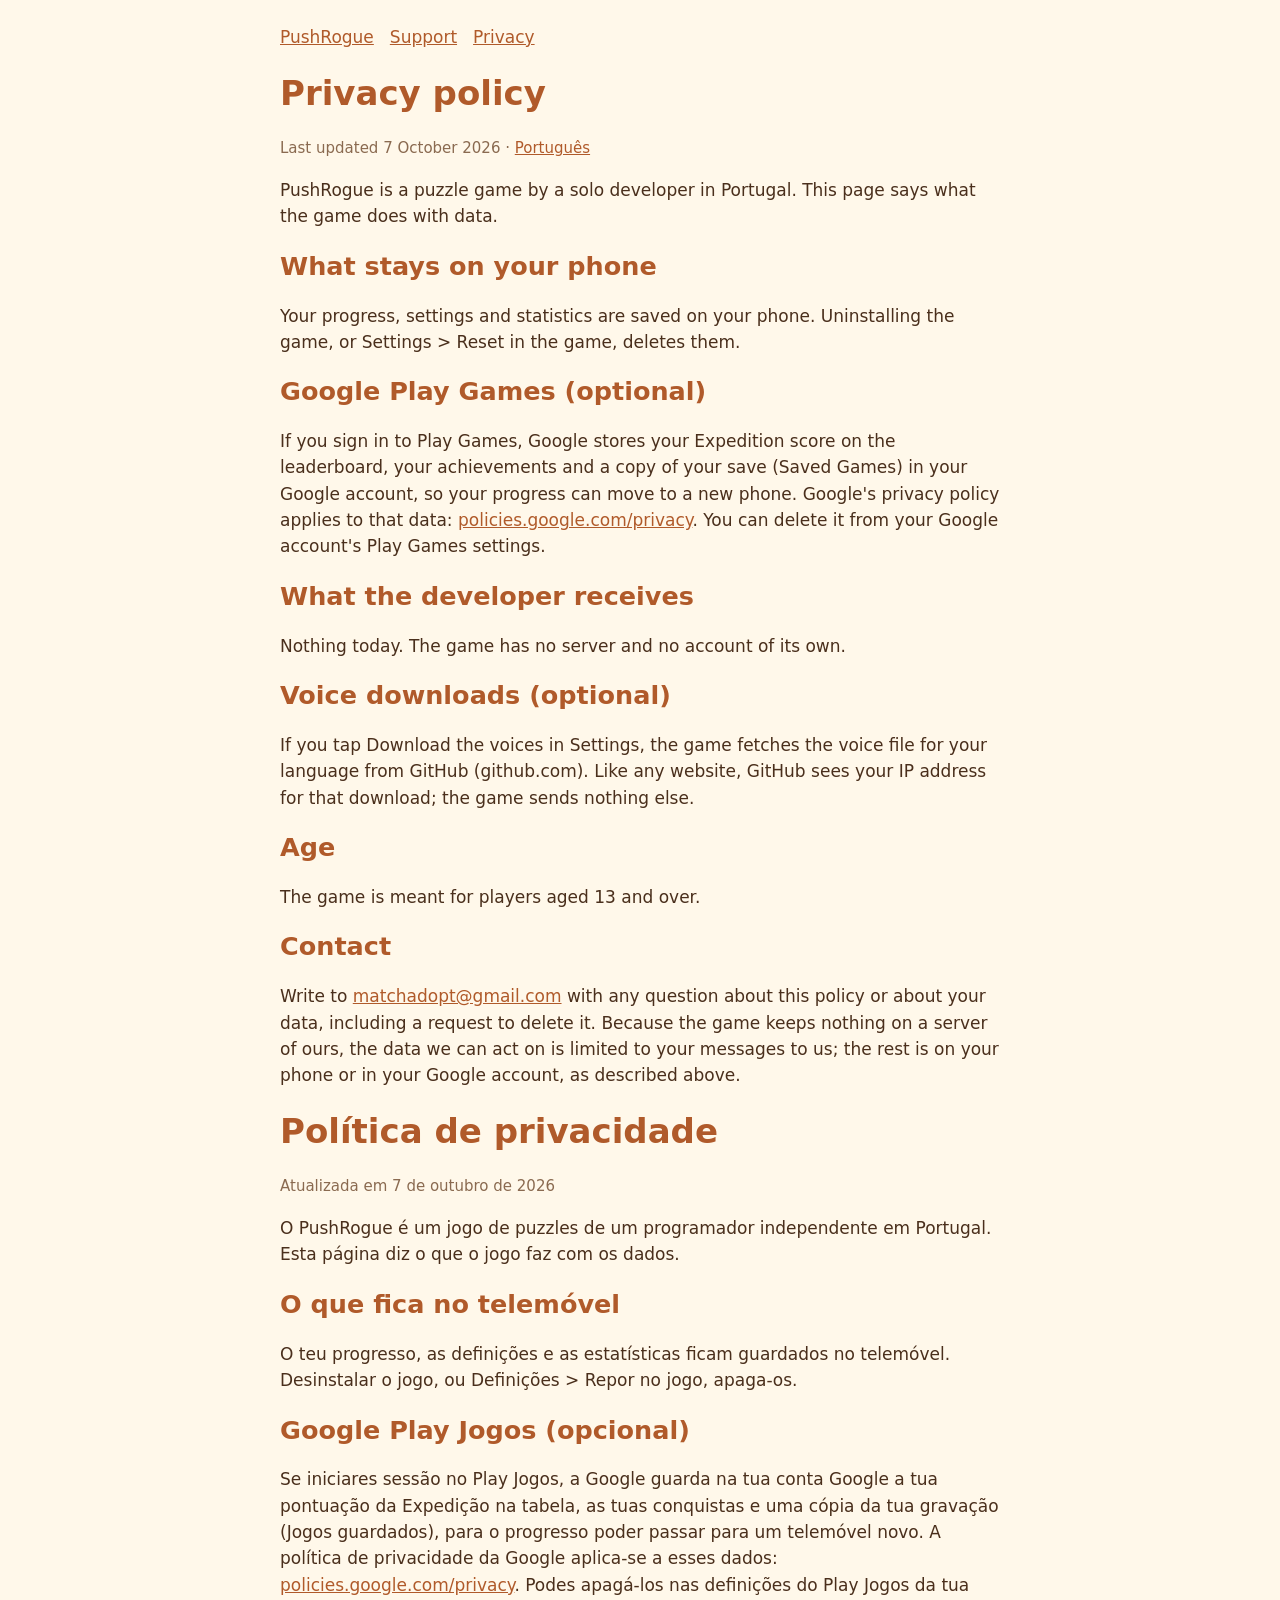
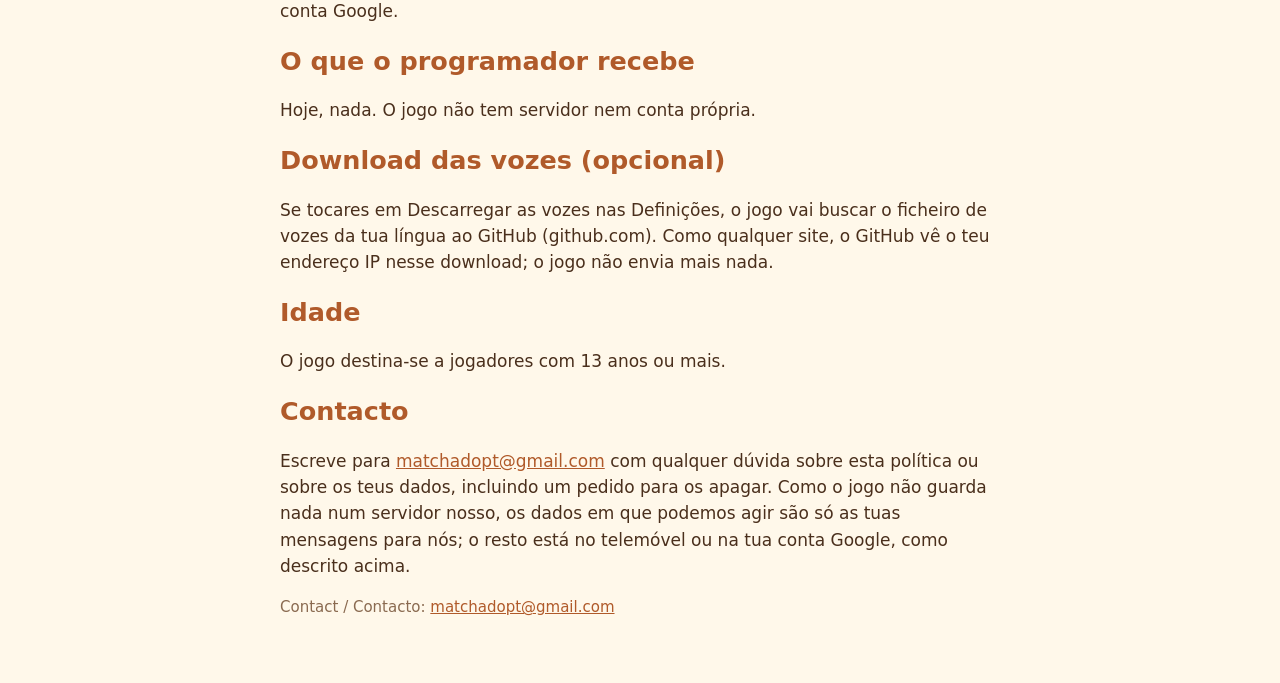
==== privacy.html @ 0767d01b "PushRogue support and privacy pages" ====
<!doctype html>
<html lang="en">
<head>
<meta charset="utf-8">
<meta name="viewport" content="width=device-width, initial-scale=1">
<title>PushRogue privacy policy</title>
<link rel="stylesheet" href="style.css">
</head>
<body>
<main>
<nav><a href="index.html">PushRogue</a><a href="support.html">Support</a><a href="privacy.html">Privacy</a></nav>
<h1>Privacy policy</h1>
<p class="lang">Last updated 7 October 2026 · <a href="#pt">Português</a></p>

<p>PushRogue is a puzzle game by a solo developer in Portugal. This page says what the game does with data.</p>
<h2>What stays on your phone</h2>
<p>Your progress, settings and statistics are saved on your phone. Uninstalling the game, or Settings &gt; Reset in the
game, deletes them.</p>
<h2>Google Play Games (optional)</h2>
<p>If you sign in to Play Games, Google stores your Expedition score on the leaderboard, your achievements and a copy of
your save (Saved Games) in your Google account, so your progress can move to a new phone. Google's privacy policy
applies to that data: <a href="https://policies.google.com/privacy">policies.google.com/privacy</a>. You can delete it
from your Google account's Play Games settings.</p>
<h2>What the developer receives</h2>
<p>Nothing today. The game has no server and no account of its own.</p>
<h2>Voice downloads (optional)</h2>
<p>If you tap Download the voices in Settings, the game fetches the voice file for your language from GitHub
(github.com). Like any website, GitHub sees your IP address for that download; the game sends nothing else.</p>
<!-- Add before each update that ships them (docs/PLAY_FORMS.md section 7): Firebase Analytics (anonymous gameplay
events, only after the player agrees in the consent form), Google AdMob (rewarded ads the player chooses to watch; the
consent form explains the choices), Google Play Billing (the one-time purchase; Google handles the payment). -->
<h2>Age</h2>
<p>The game is meant for players aged 13 and over.</p>
<h2>Contact</h2>
<p>Write to <a href="mailto:matchadopt@gmail.com">matchadopt@gmail.com</a> with any question about this policy or about your data, including a request to delete it. Because the game keeps nothing on a server of ours, the data we can act on is limited to your messages to us; the rest is on your phone or in your Google account, as described above.</p>

<h1 id="pt">Política de privacidade</h1>
<p class="lang">Atualizada em 7 de outubro de 2026</p>
<p>O PushRogue é um jogo de puzzles de um programador independente em Portugal. Esta página diz o que o jogo faz com
os dados.</p>
<h2>O que fica no telemóvel</h2>
<p>O teu progresso, as definições e as estatísticas ficam guardados no telemóvel. Desinstalar o jogo, ou Definições
&gt; Repor no jogo, apaga-os.</p>
<h2>Google Play Jogos (opcional)</h2>
<p>Se iniciares sessão no Play Jogos, a Google guarda na tua conta Google a tua pontuação da Expedição na tabela, as
tuas conquistas e uma cópia da tua gravação (Jogos guardados), para o progresso poder passar para um telemóvel novo.
A política de privacidade da Google aplica-se a esses dados: <a href="https://policies.google.com/privacy">policies.google.com/privacy</a>.
Podes apagá-los nas definições do Play Jogos da tua conta Google.</p>
<h2>O que o programador recebe</h2>
<p>Hoje, nada. O jogo não tem servidor nem conta própria.</p>
<h2>Download das vozes (opcional)</h2>
<p>Se tocares em Descarregar as vozes nas Definições, o jogo vai buscar o ficheiro de vozes da tua língua ao GitHub
(github.com). Como qualquer site, o GitHub vê o teu endereço IP nesse download; o jogo não envia mais nada.</p>
<h2>Idade</h2>
<p>O jogo destina-se a jogadores com 13 anos ou mais.</p>
<h2>Contacto</h2>
<p>Escreve para <a href="mailto:matchadopt@gmail.com">matchadopt@gmail.com</a> com qualquer dúvida sobre esta política ou sobre os teus dados, incluindo um pedido para os apagar. Como o jogo não guarda nada num servidor nosso, os dados em que podemos agir são só as tuas mensagens para nós; o resto está no telemóvel ou na tua conta Google, como descrito acima.</p>
<p class="lang">Contact / Contacto: <a href="mailto:matchadopt@gmail.com">matchadopt@gmail.com</a></p>
</main>
</body>
</html>
---- style.css ----
:root { --bg: #fff8ea; --ink: #4a2f1c; --accent: #b05a2a; --muted: #8a6a50; }
@media (prefers-color-scheme: dark) { :root { --bg: #1f1812; --ink: #f1e6d2; --accent: #e8a066; --muted: #c9b79c; } }
body { margin: 0; background: var(--bg); color: var(--ink); font: 17px/1.55 system-ui, -apple-system, "Segoe UI", sans-serif; }
main { max-width: 720px; margin: 0 auto; padding: 24px 16px 48px; }
h1, h2 { color: var(--accent); line-height: 1.2; }
a { color: var(--accent); }
nav { display: flex; gap: 16px; flex-wrap: wrap; margin-bottom: 8px; }
.lang { color: var(--muted); font-size: 15px; }
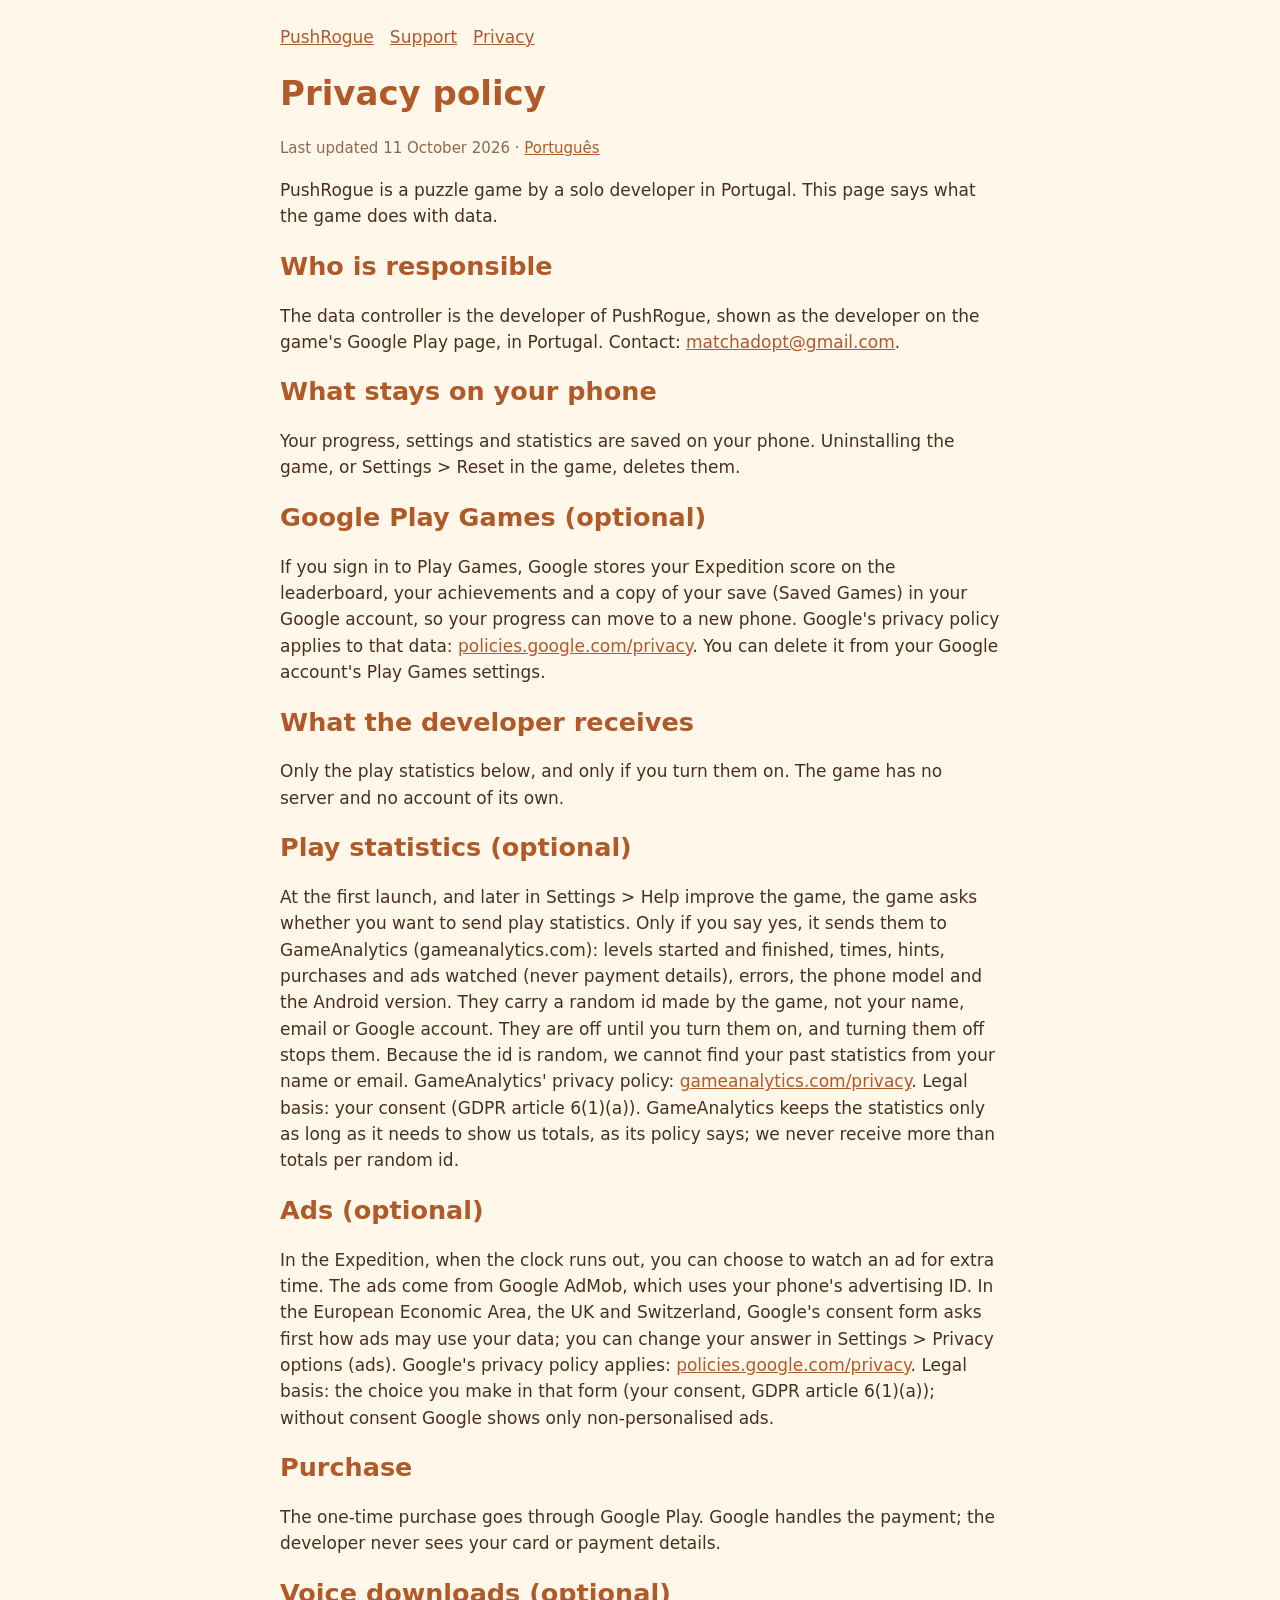
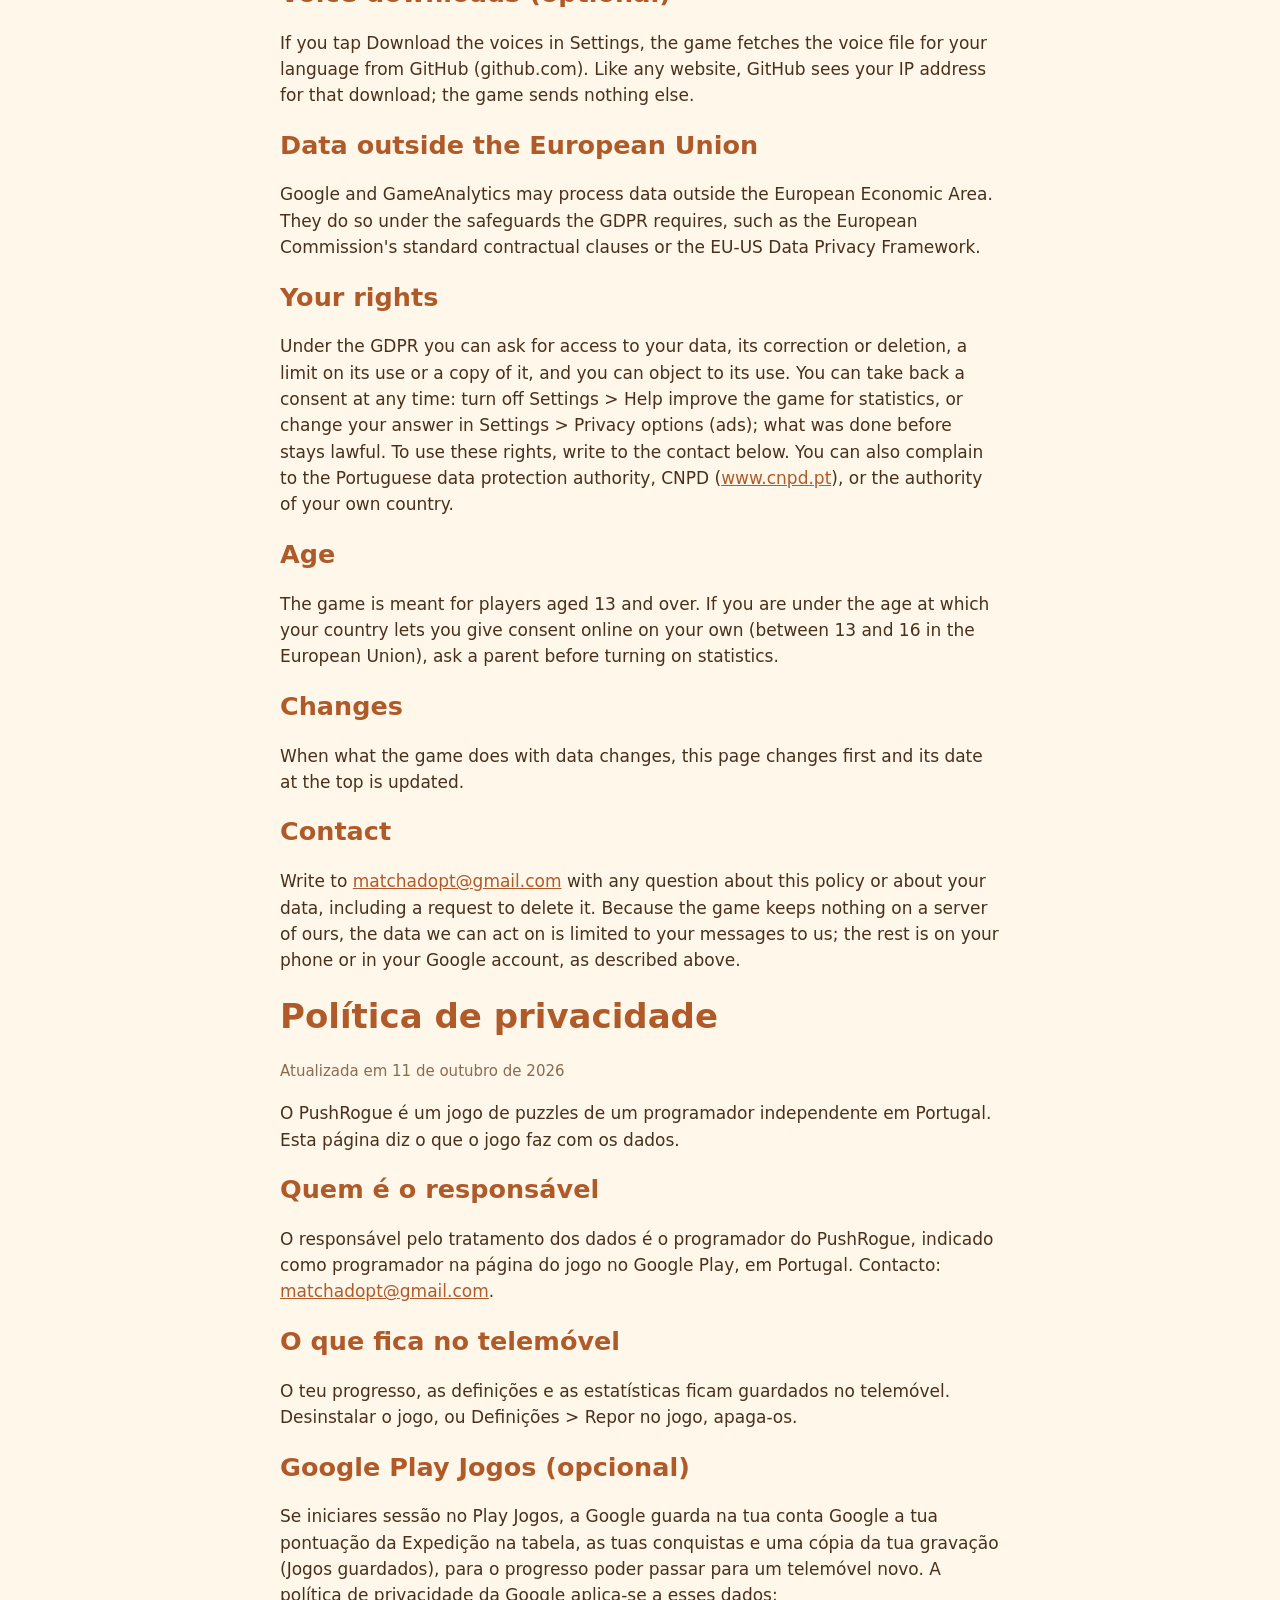
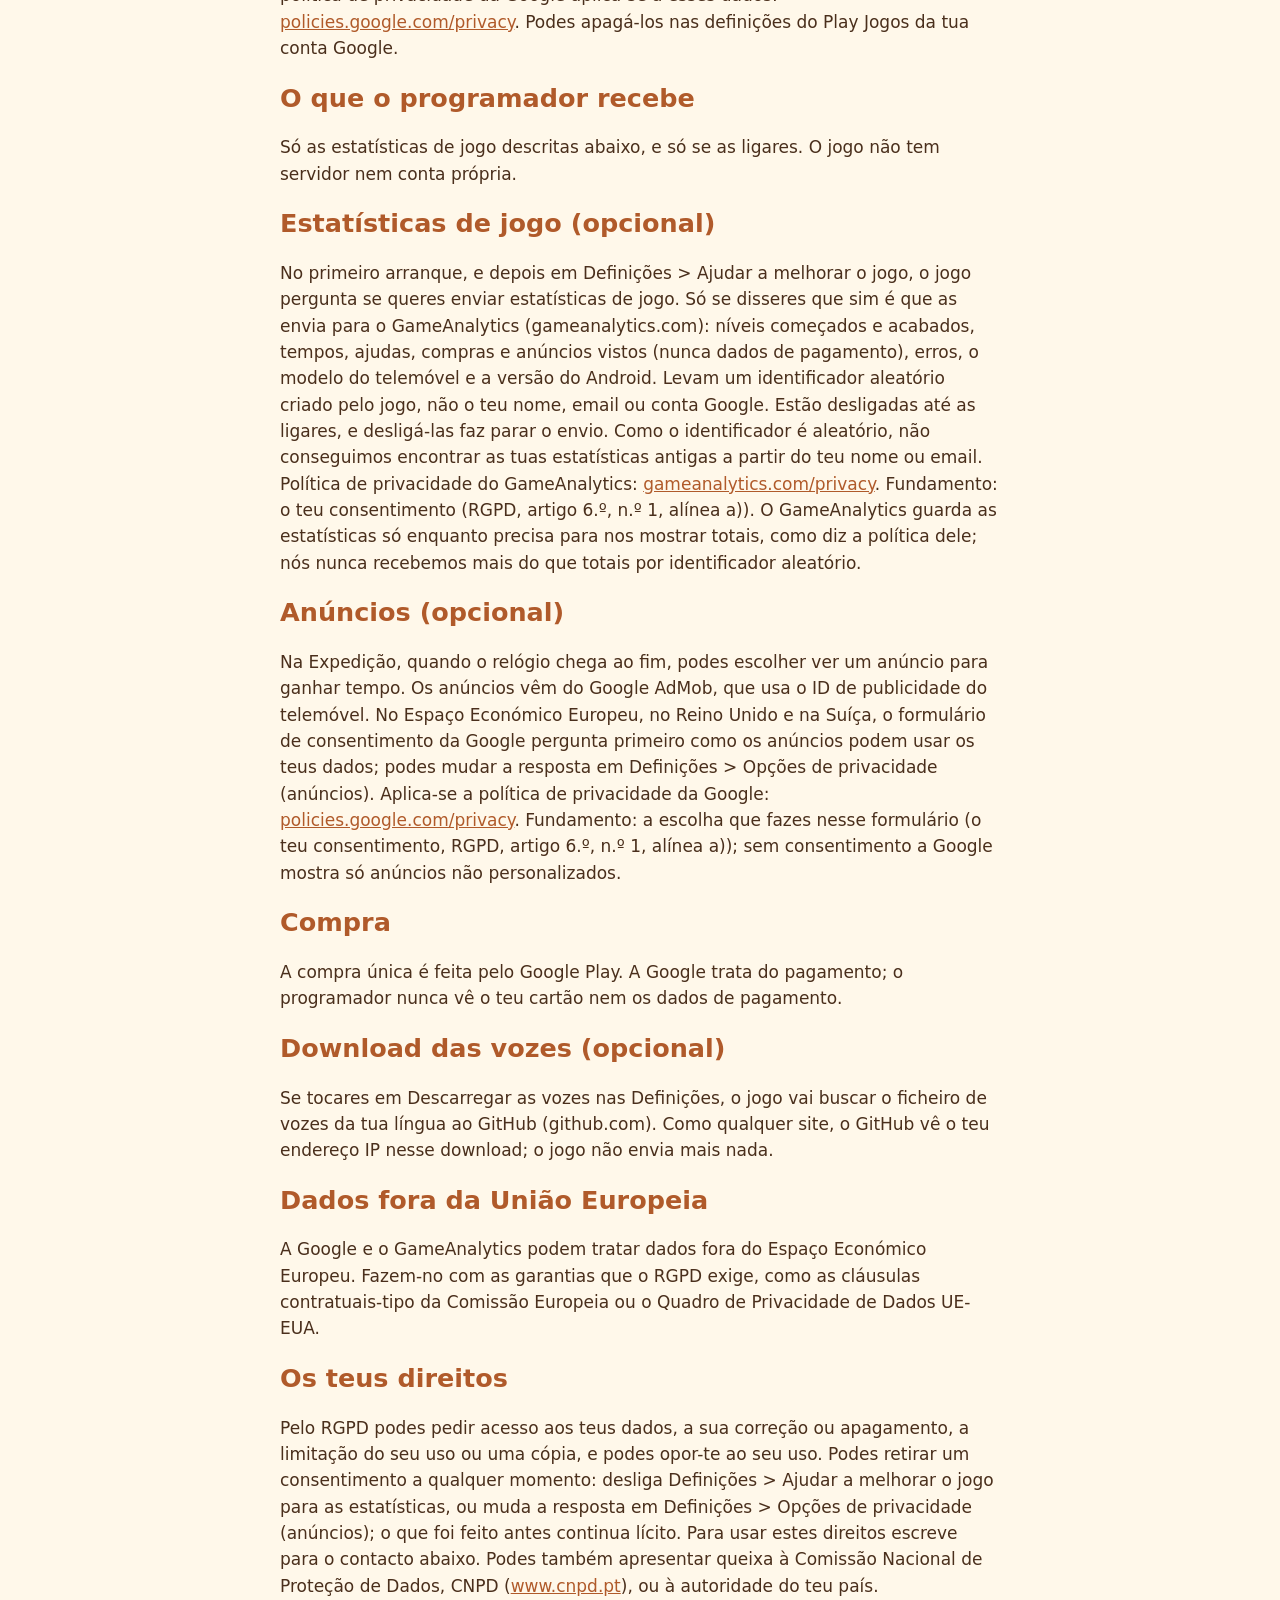
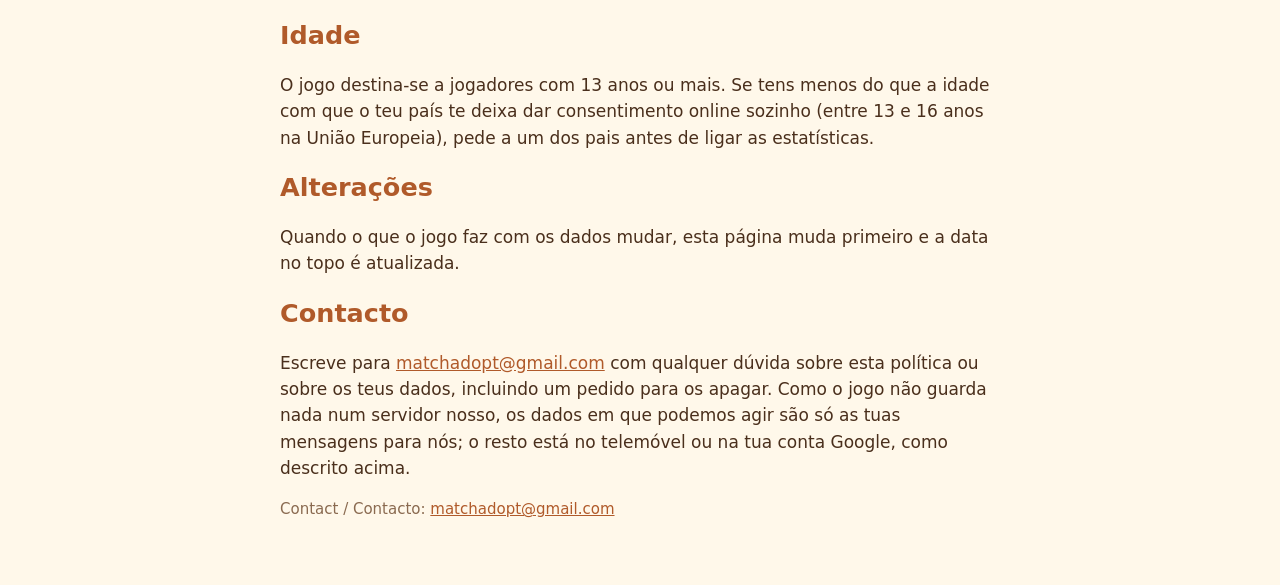
==== commit 4d284b82: "privacy: statistics (GameAnalytics, opt-in), rewarded ads (AdMob with Google's consent form), purcha" ====
--- a/privacy.html
+++ b/privacy.html
@@ -10,9 +10,12 @@
 <main>
 <nav><a href="index.html">PushRogue</a><a href="support.html">Support</a><a href="privacy.html">Privacy</a></nav>
 <h1>Privacy policy</h1>
-<p class="lang">Last updated 7 October 2026 · <a href="#pt">Português</a></p>
+<p class="lang">Last updated 11 October 2026 · <a href="#pt">Português</a></p>
 
 <p>PushRogue is a puzzle game by a solo developer in Portugal. This page says what the game does with data.</p>
+<h2>Who is responsible</h2>
+<p>The data controller is the developer of PushRogue, shown as the developer on the game's Google Play page, in
+Portugal. Contact: <a href="mailto:matchadopt@gmail.com">matchadopt@gmail.com</a>.</p>
 <h2>What stays on your phone</h2>
 <p>Your progress, settings and statistics are saved on your phone. Uninstalling the game, or Settings &gt; Reset in the
 game, deletes them.</p>
@@ -22,22 +25,53 @@
 applies to that data: <a href="https://policies.google.com/privacy">policies.google.com/privacy</a>. You can delete it
 from your Google account's Play Games settings.</p>
 <h2>What the developer receives</h2>
-<p>Nothing today. The game has no server and no account of its own.</p>
+<p>Only the play statistics below, and only if you turn them on. The game has no server and no account of its own.</p>
+<h2>Play statistics (optional)</h2>
+<p>At the first launch, and later in Settings &gt; Help improve the game, the game asks whether you want to send play
+statistics. Only if you say yes, it sends them to GameAnalytics (gameanalytics.com): levels started and finished,
+times, hints, purchases and ads watched (never payment details), errors, the phone model and the Android version. They
+carry a random id made by the game, not your name, email or Google account. They are off until you turn them on, and
+turning them off stops them. Because the id is random, we cannot find your past statistics from your name or email.
+GameAnalytics' privacy policy: <a href="https://gameanalytics.com/privacy">gameanalytics.com/privacy</a>. Legal
+basis: your consent (GDPR article 6(1)(a)). GameAnalytics keeps the statistics only as long as it needs to show us
+totals, as its policy says; we never receive more than totals per random id.</p>
+<h2>Ads (optional)</h2>
+<p>In the Expedition, when the clock runs out, you can choose to watch an ad for extra time. The ads come from Google
+AdMob, which uses your phone's advertising ID. In the European Economic Area, the UK and Switzerland, Google's consent
+form asks first how ads may use your data; you can change your answer in Settings &gt; Privacy options (ads). Google's
+privacy policy applies: <a href="https://policies.google.com/privacy">policies.google.com/privacy</a>. Legal basis:
+the choice you make in that form (your consent, GDPR article 6(1)(a)); without consent Google shows only
+non-personalised ads.</p>
+<h2>Purchase</h2>
+<p>The one-time purchase goes through Google Play. Google handles the payment; the developer never sees your card or
+payment details.</p>
 <h2>Voice downloads (optional)</h2>
 <p>If you tap Download the voices in Settings, the game fetches the voice file for your language from GitHub
 (github.com). Like any website, GitHub sees your IP address for that download; the game sends nothing else.</p>
-<!-- Add before each update that ships them (docs/PLAY_FORMS.md section 7): Firebase Analytics (anonymous gameplay
-events, only after the player agrees in the consent form), Google AdMob (rewarded ads the player chooses to watch; the
-consent form explains the choices), Google Play Billing (the one-time purchase; Google handles the payment). -->
+<h2>Data outside the European Union</h2>
+<p>Google and GameAnalytics may process data outside the European Economic Area. They do so under the safeguards the
+GDPR requires, such as the European Commission's standard contractual clauses or the EU-US Data Privacy Framework.</p>
+<h2>Your rights</h2>
+<p>Under the GDPR you can ask for access to your data, its correction or deletion, a limit on its use or a copy of it,
+and you can object to its use. You can take back a consent at any time: turn off Settings &gt; Help improve the game
+for statistics, or change your answer in Settings &gt; Privacy options (ads); what was done before stays lawful. To
+use these rights, write to the contact below. You can also complain to the Portuguese data protection authority, CNPD
+(<a href="https://www.cnpd.pt">www.cnpd.pt</a>), or the authority of your own country.</p>
 <h2>Age</h2>
-<p>The game is meant for players aged 13 and over.</p>
+<p>The game is meant for players aged 13 and over. If you are under the age at which your country lets you give
+consent online on your own (between 13 and 16 in the European Union), ask a parent before turning on statistics.</p>
+<h2>Changes</h2>
+<p>When what the game does with data changes, this page changes first and its date at the top is updated.</p>
 <h2>Contact</h2>
 <p>Write to <a href="mailto:matchadopt@gmail.com">matchadopt@gmail.com</a> with any question about this policy or about your data, including a request to delete it. Because the game keeps nothing on a server of ours, the data we can act on is limited to your messages to us; the rest is on your phone or in your Google account, as described above.</p>
 
 <h1 id="pt">Política de privacidade</h1>
-<p class="lang">Atualizada em 7 de outubro de 2026</p>
+<p class="lang">Atualizada em 11 de outubro de 2026</p>
 <p>O PushRogue é um jogo de puzzles de um programador independente em Portugal. Esta página diz o que o jogo faz com
 os dados.</p>
+<h2>Quem é o responsável</h2>
+<p>O responsável pelo tratamento dos dados é o programador do PushRogue, indicado como programador na página do jogo
+no Google Play, em Portugal. Contacto: <a href="mailto:matchadopt@gmail.com">matchadopt@gmail.com</a>.</p>
 <h2>O que fica no telemóvel</h2>
 <p>O teu progresso, as definições e as estatísticas ficam guardados no telemóvel. Desinstalar o jogo, ou Definições
 &gt; Repor no jogo, apaga-os.</p>
@@ -47,12 +81,47 @@
 A política de privacidade da Google aplica-se a esses dados: <a href="https://policies.google.com/privacy">policies.google.com/privacy</a>.
 Podes apagá-los nas definições do Play Jogos da tua conta Google.</p>
 <h2>O que o programador recebe</h2>
-<p>Hoje, nada. O jogo não tem servidor nem conta própria.</p>
+<p>Só as estatísticas de jogo descritas abaixo, e só se as ligares. O jogo não tem servidor nem conta própria.</p>
+<h2>Estatísticas de jogo (opcional)</h2>
+<p>No primeiro arranque, e depois em Definições &gt; Ajudar a melhorar o jogo, o jogo pergunta se queres enviar
+estatísticas de jogo. Só se disseres que sim é que as envia para o GameAnalytics (gameanalytics.com): níveis começados e
+acabados, tempos, ajudas, compras e anúncios vistos (nunca dados de pagamento), erros, o modelo do telemóvel e a versão
+do Android. Levam um identificador aleatório criado pelo jogo, não o teu nome, email ou conta Google. Estão desligadas
+até as ligares, e desligá-las faz parar o envio. Como o identificador é aleatório, não conseguimos encontrar as tuas
+estatísticas antigas a partir do teu nome ou email. Política de privacidade do GameAnalytics:
+<a href="https://gameanalytics.com/privacy">gameanalytics.com/privacy</a>. Fundamento: o teu consentimento (RGPD,
+artigo 6.º, n.º 1, alínea a)). O GameAnalytics guarda as estatísticas só enquanto precisa para nos mostrar totais,
+como diz a política dele; nós nunca recebemos mais do que totais por identificador aleatório.</p>
+<h2>Anúncios (opcional)</h2>
+<p>Na Expedição, quando o relógio chega ao fim, podes escolher ver um anúncio para ganhar tempo. Os anúncios vêm do
+Google AdMob, que usa o ID de publicidade do telemóvel. No Espaço Económico Europeu, no Reino Unido e na Suíça, o
+formulário de consentimento da Google pergunta primeiro como os anúncios podem usar os teus dados; podes mudar a
+resposta em Definições &gt; Opções de privacidade (anúncios). Aplica-se a política de privacidade da Google:
+<a href="https://policies.google.com/privacy">policies.google.com/privacy</a>. Fundamento: a escolha que fazes nesse
+formulário (o teu consentimento, RGPD, artigo 6.º, n.º 1, alínea a)); sem consentimento a Google mostra só anúncios
+não personalizados.</p>
+<h2>Compra</h2>
+<p>A compra única é feita pelo Google Play. A Google trata do pagamento; o programador nunca vê o teu cartão nem os
+dados de pagamento.</p>
 <h2>Download das vozes (opcional)</h2>
 <p>Se tocares em Descarregar as vozes nas Definições, o jogo vai buscar o ficheiro de vozes da tua língua ao GitHub
 (github.com). Como qualquer site, o GitHub vê o teu endereço IP nesse download; o jogo não envia mais nada.</p>
+<h2>Dados fora da União Europeia</h2>
+<p>A Google e o GameAnalytics podem tratar dados fora do Espaço Económico Europeu. Fazem-no com as garantias que o RGPD
+exige, como as cláusulas contratuais-tipo da Comissão Europeia ou o Quadro de Privacidade de Dados UE-EUA.</p>
+<h2>Os teus direitos</h2>
+<p>Pelo RGPD podes pedir acesso aos teus dados, a sua correção ou apagamento, a limitação do seu uso ou uma cópia, e
+podes opor-te ao seu uso. Podes retirar um consentimento a qualquer momento: desliga Definições &gt; Ajudar a
+melhorar o jogo para as estatísticas, ou muda a resposta em Definições &gt; Opções de privacidade (anúncios); o que
+foi feito antes continua lícito. Para usar estes direitos escreve para o contacto abaixo. Podes também apresentar
+queixa à Comissão Nacional de Proteção de Dados, CNPD (<a href="https://www.cnpd.pt">www.cnpd.pt</a>), ou à
+autoridade do teu país.</p>
 <h2>Idade</h2>
-<p>O jogo destina-se a jogadores com 13 anos ou mais.</p>
+<p>O jogo destina-se a jogadores com 13 anos ou mais. Se tens menos do que a idade com que o teu país te deixa dar
+consentimento online sozinho (entre 13 e 16 anos na União Europeia), pede a um dos pais antes de ligar as
+estatísticas.</p>
+<h2>Alterações</h2>
+<p>Quando o que o jogo faz com os dados mudar, esta página muda primeiro e a data no topo é atualizada.</p>
 <h2>Contacto</h2>
 <p>Escreve para <a href="mailto:matchadopt@gmail.com">matchadopt@gmail.com</a> com qualquer dúvida sobre esta política ou sobre os teus dados, incluindo um pedido para os apagar. Como o jogo não guarda nada num servidor nosso, os dados em que podemos agir são só as tuas mensagens para nós; o resto está no telemóvel ou na tua conta Google, como descrito acima.</p>
 <p class="lang">Contact / Contacto: <a href="mailto:matchadopt@gmail.com">matchadopt@gmail.com</a></p>
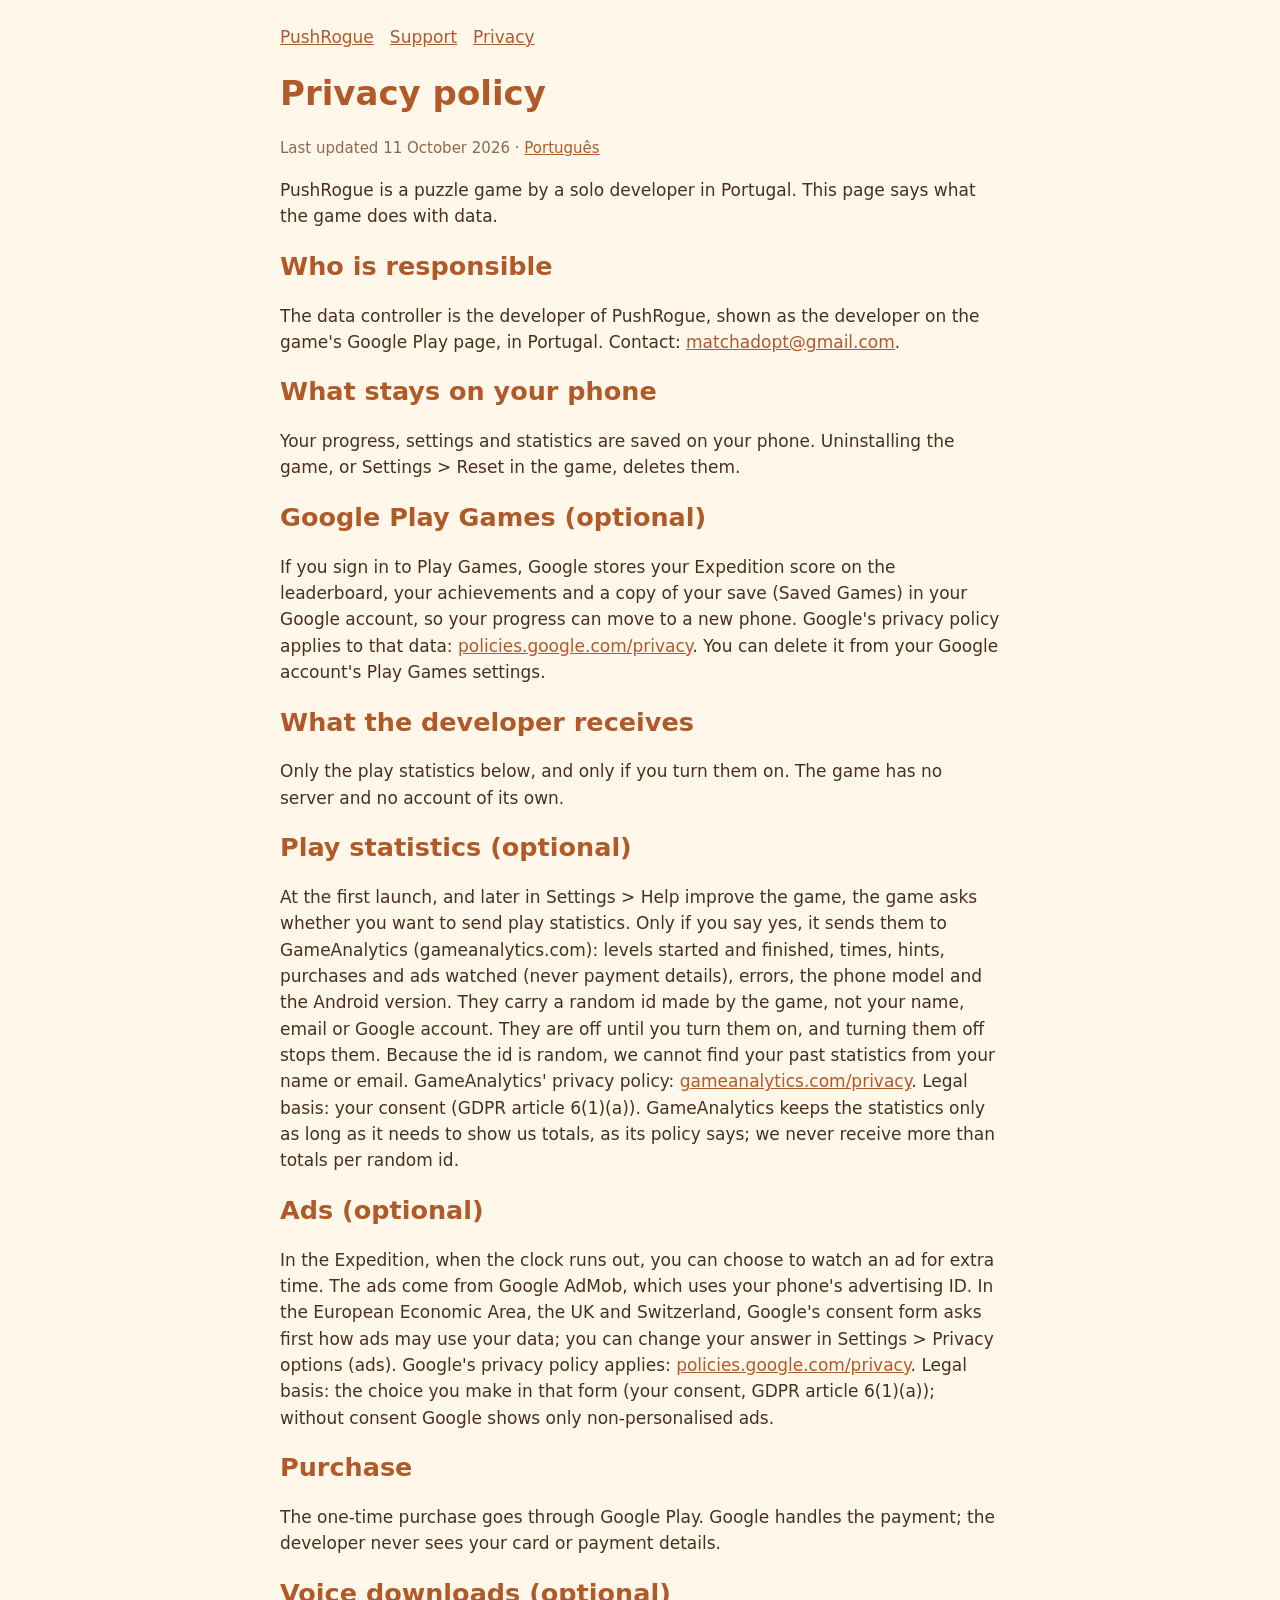
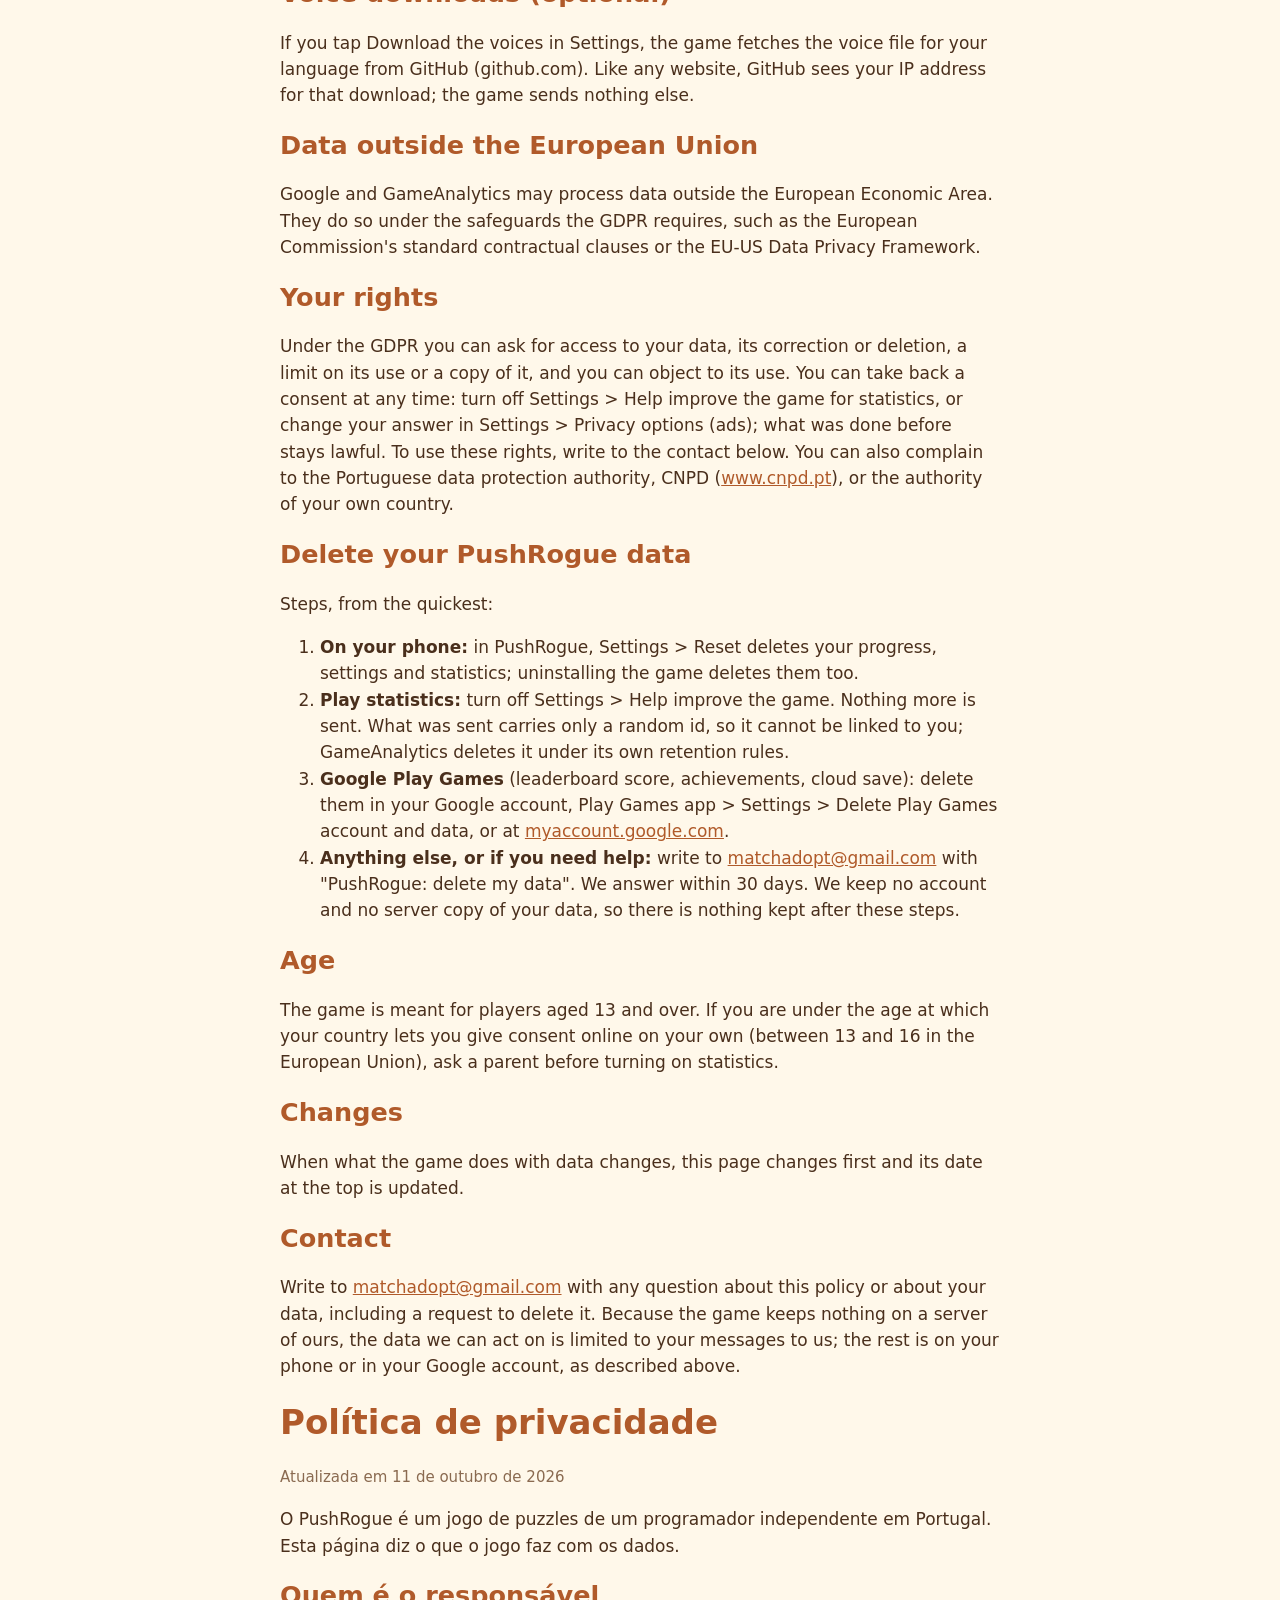
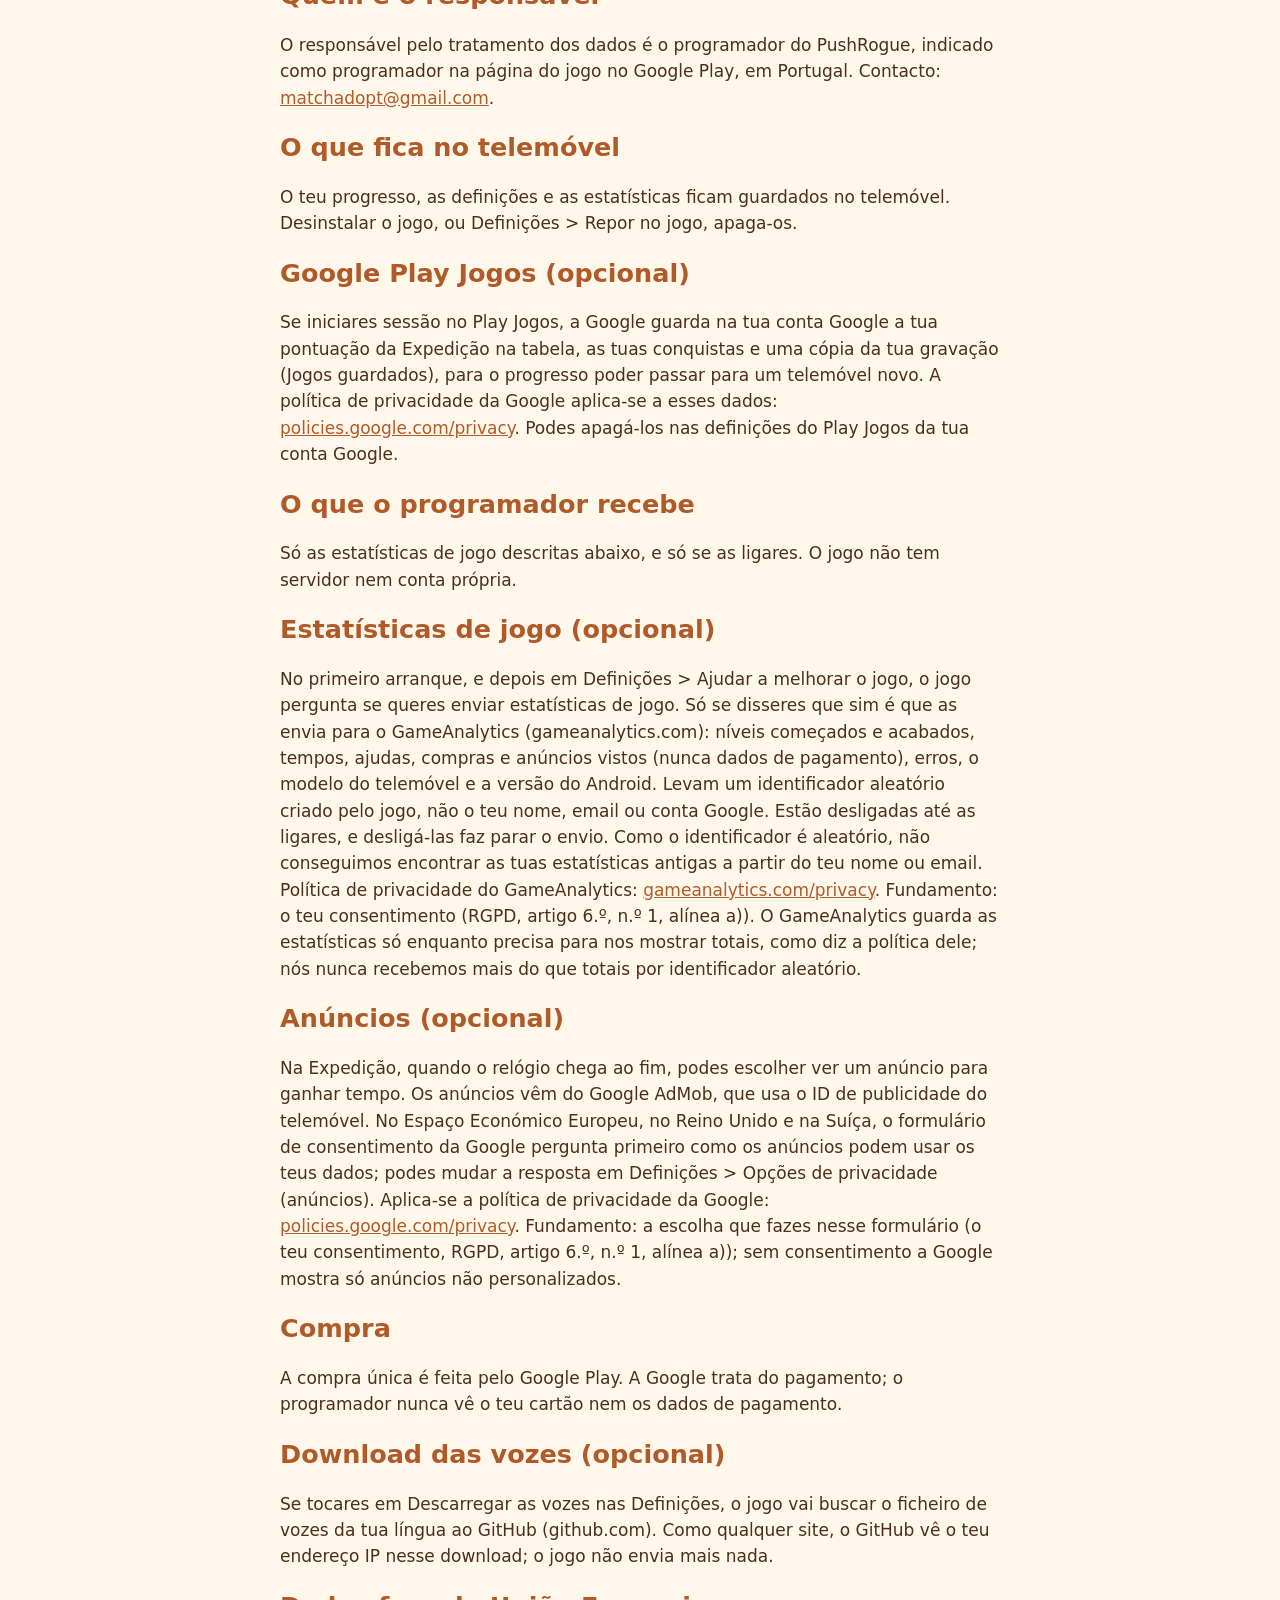
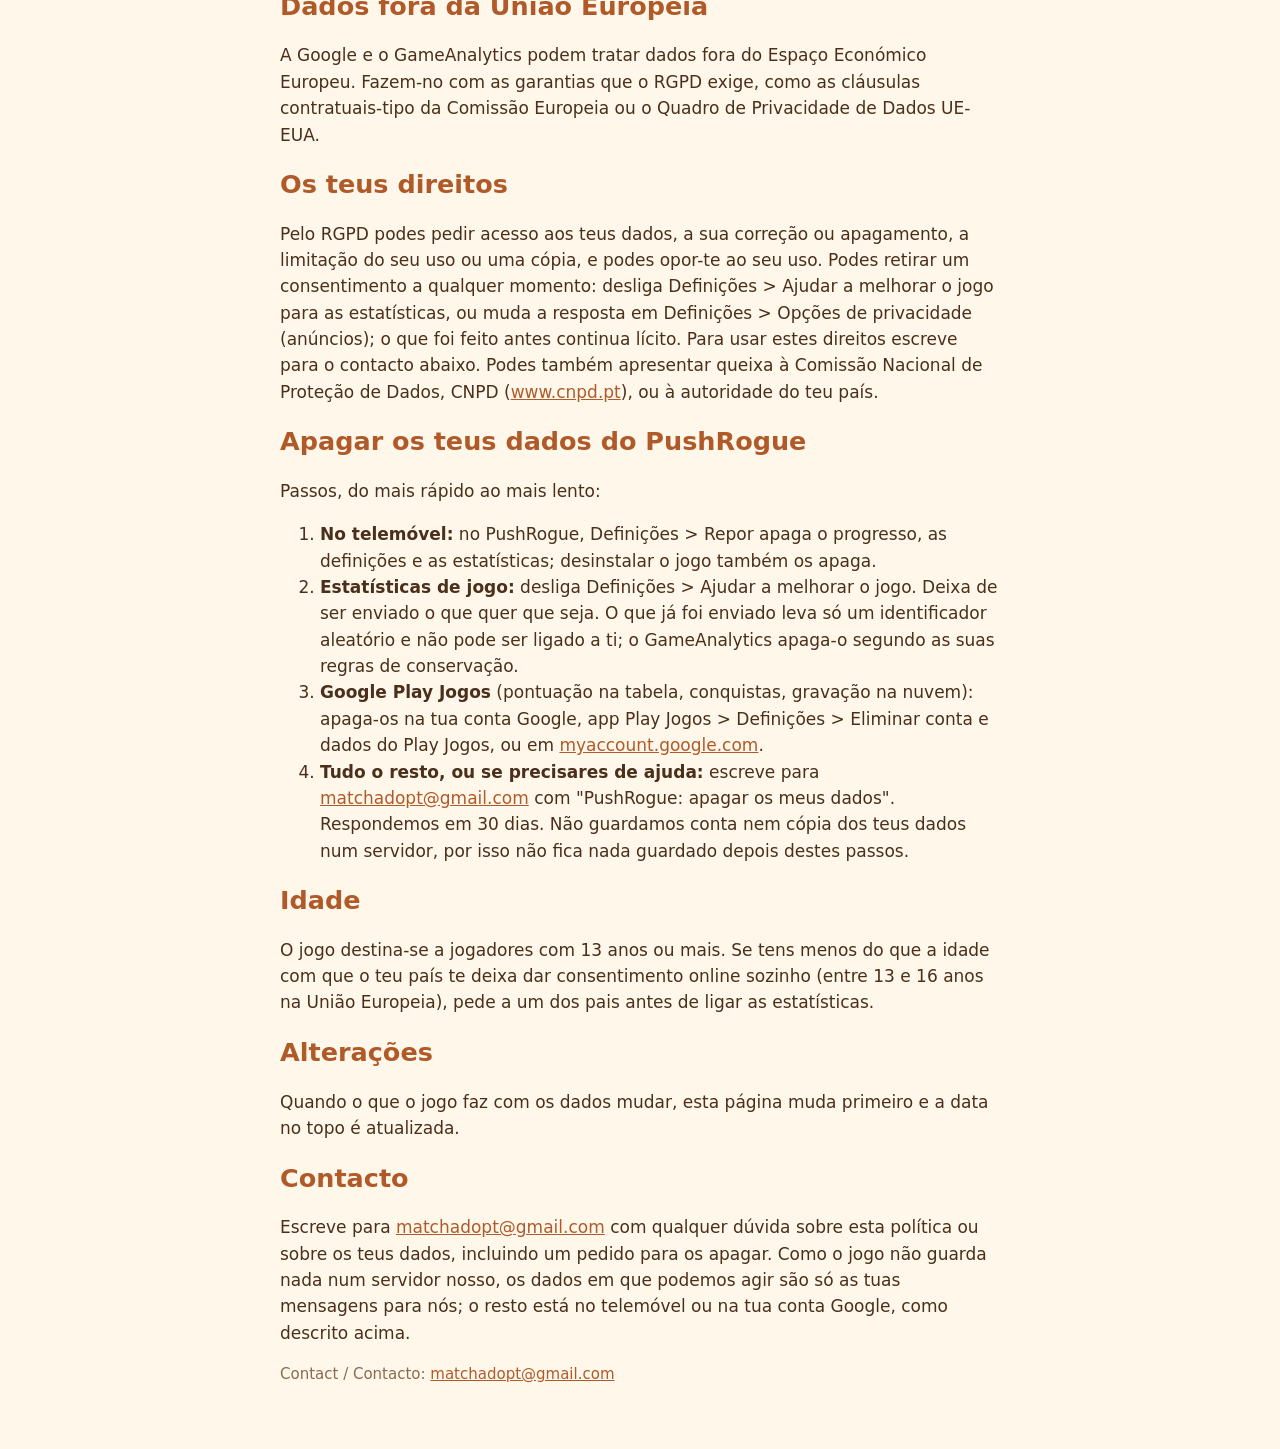
==== commit f0eb71c4: "privacy: delete your data section (#delete) Co-Authored-By: Claude Opus 5.5 <noreply@anthropic.com>" ====
--- a/privacy.html
+++ b/privacy.html
@@ -57,6 +57,20 @@
 for statistics, or change your answer in Settings &gt; Privacy options (ads); what was done before stays lawful. To
 use these rights, write to the contact below. You can also complain to the Portuguese data protection authority, CNPD
 (<a href="https://www.cnpd.pt">www.cnpd.pt</a>), or the authority of your own country.</p>
+<h2 id="delete">Delete your PushRogue data</h2>
+<p>Steps, from the quickest:</p>
+<ol>
+<li><strong>On your phone:</strong> in PushRogue, Settings &gt; Reset deletes your progress, settings and statistics;
+uninstalling the game deletes them too.</li>
+<li><strong>Play statistics:</strong> turn off Settings &gt; Help improve the game. Nothing more is sent. What was sent
+carries only a random id, so it cannot be linked to you; GameAnalytics deletes it under its own retention rules.</li>
+<li><strong>Google Play Games</strong> (leaderboard score, achievements, cloud save): delete them in your Google
+account, Play Games app &gt; Settings &gt; Delete Play Games account and data, or at
+<a href="https://myaccount.google.com">myaccount.google.com</a>.</li>
+<li><strong>Anything else, or if you need help:</strong> write to
+<a href="mailto:matchadopt@gmail.com">matchadopt@gmail.com</a> with "PushRogue: delete my data". We answer within 30
+days. We keep no account and no server copy of your data, so there is nothing kept after these steps.</li>
+</ol>
 <h2>Age</h2>
 <p>The game is meant for players aged 13 and over. If you are under the age at which your country lets you give
 consent online on your own (between 13 and 16 in the European Union), ask a parent before turning on statistics.</p>
@@ -116,6 +130,22 @@
 foi feito antes continua lícito. Para usar estes direitos escreve para o contacto abaixo. Podes também apresentar
 queixa à Comissão Nacional de Proteção de Dados, CNPD (<a href="https://www.cnpd.pt">www.cnpd.pt</a>), ou à
 autoridade do teu país.</p>
+<h2 id="apagar">Apagar os teus dados do PushRogue</h2>
+<p>Passos, do mais rápido ao mais lento:</p>
+<ol>
+<li><strong>No telemóvel:</strong> no PushRogue, Definições &gt; Repor apaga o progresso, as definições e as
+estatísticas; desinstalar o jogo também os apaga.</li>
+<li><strong>Estatísticas de jogo:</strong> desliga Definições &gt; Ajudar a melhorar o jogo. Deixa de ser enviado o
+que quer que seja. O que já foi enviado leva só um identificador aleatório e não pode ser ligado a ti; o GameAnalytics
+apaga-o segundo as suas regras de conservação.</li>
+<li><strong>Google Play Jogos</strong> (pontuação na tabela, conquistas, gravação na nuvem): apaga-os na tua conta
+Google, app Play Jogos &gt; Definições &gt; Eliminar conta e dados do Play Jogos, ou em
+<a href="https://myaccount.google.com">myaccount.google.com</a>.</li>
+<li><strong>Tudo o resto, ou se precisares de ajuda:</strong> escreve para
+<a href="mailto:matchadopt@gmail.com">matchadopt@gmail.com</a> com "PushRogue: apagar os meus dados". Respondemos em
+30 dias. Não guardamos conta nem cópia dos teus dados num servidor, por isso não fica nada guardado depois destes
+passos.</li>
+</ol>
 <h2>Idade</h2>
 <p>O jogo destina-se a jogadores com 13 anos ou mais. Se tens menos do que a idade com que o teu país te deixa dar
 consentimento online sozinho (entre 13 e 16 anos na União Europeia), pede a um dos pais antes de ligar as
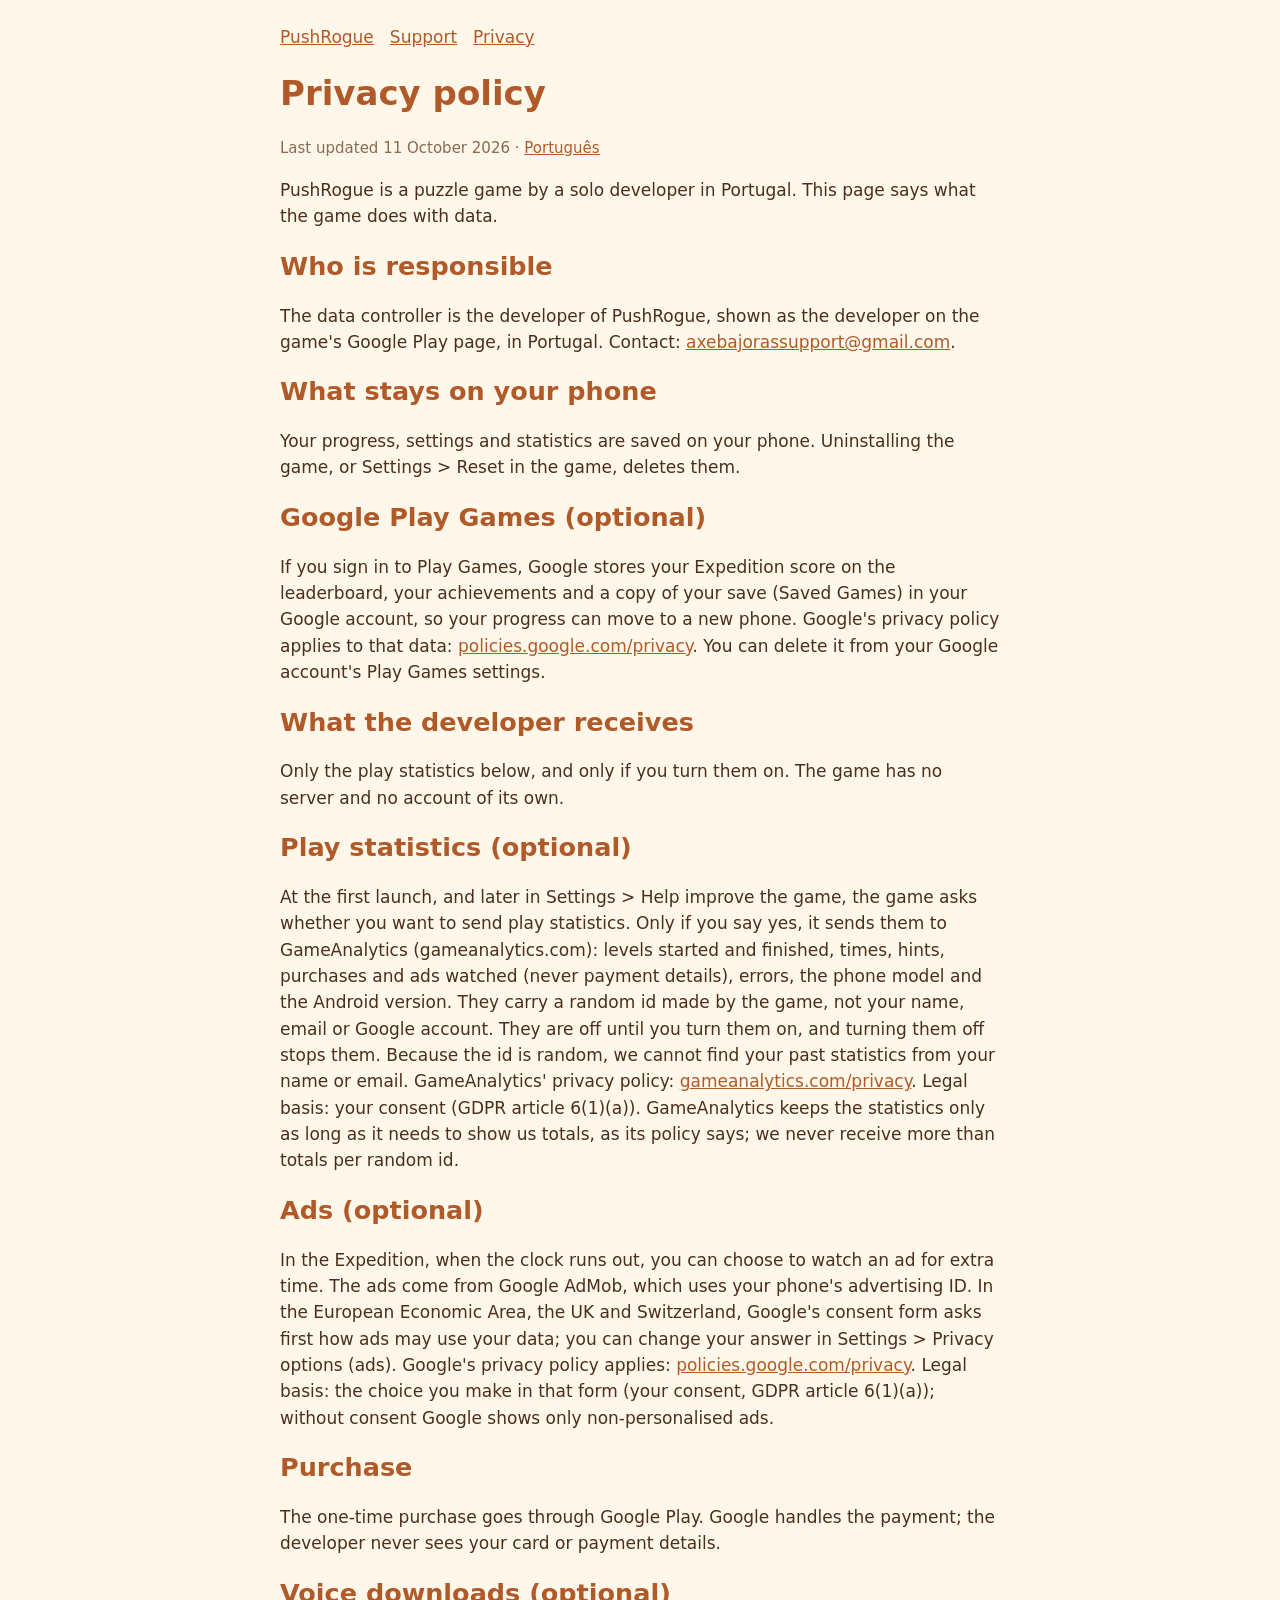
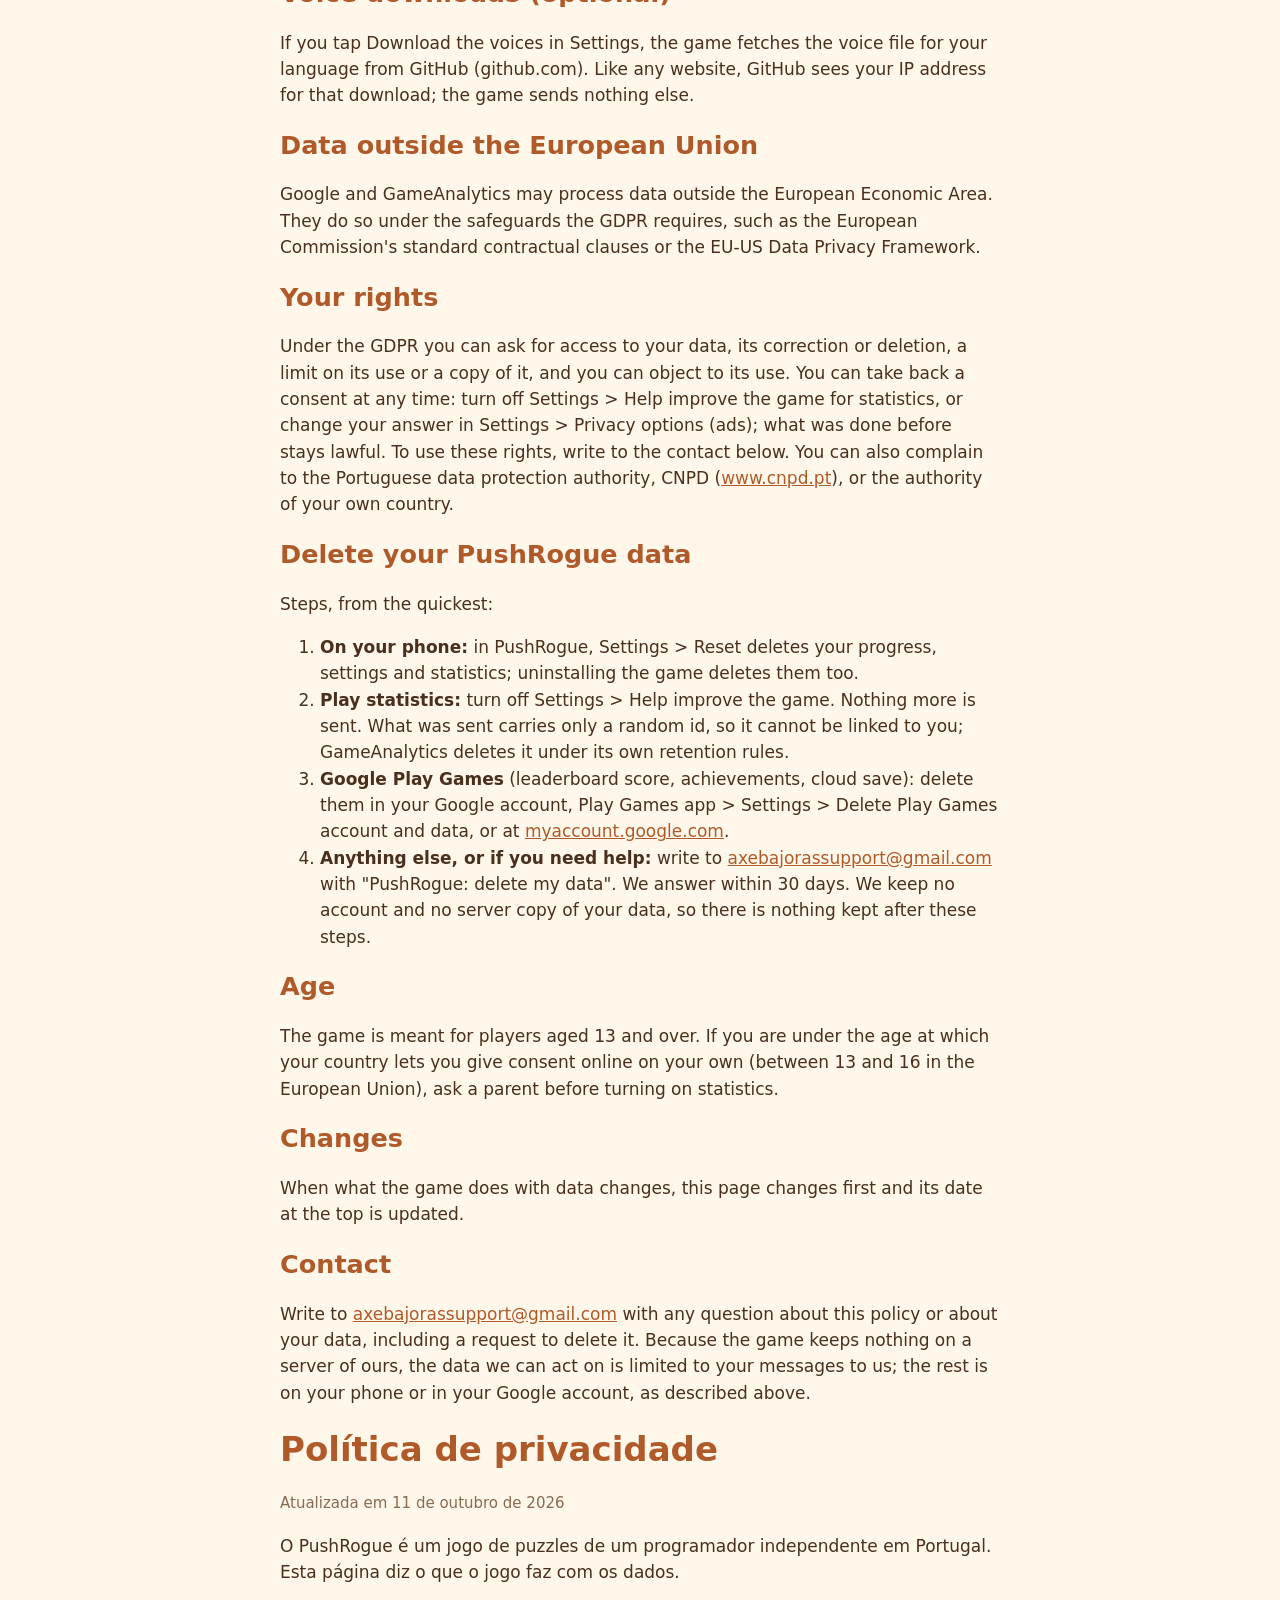
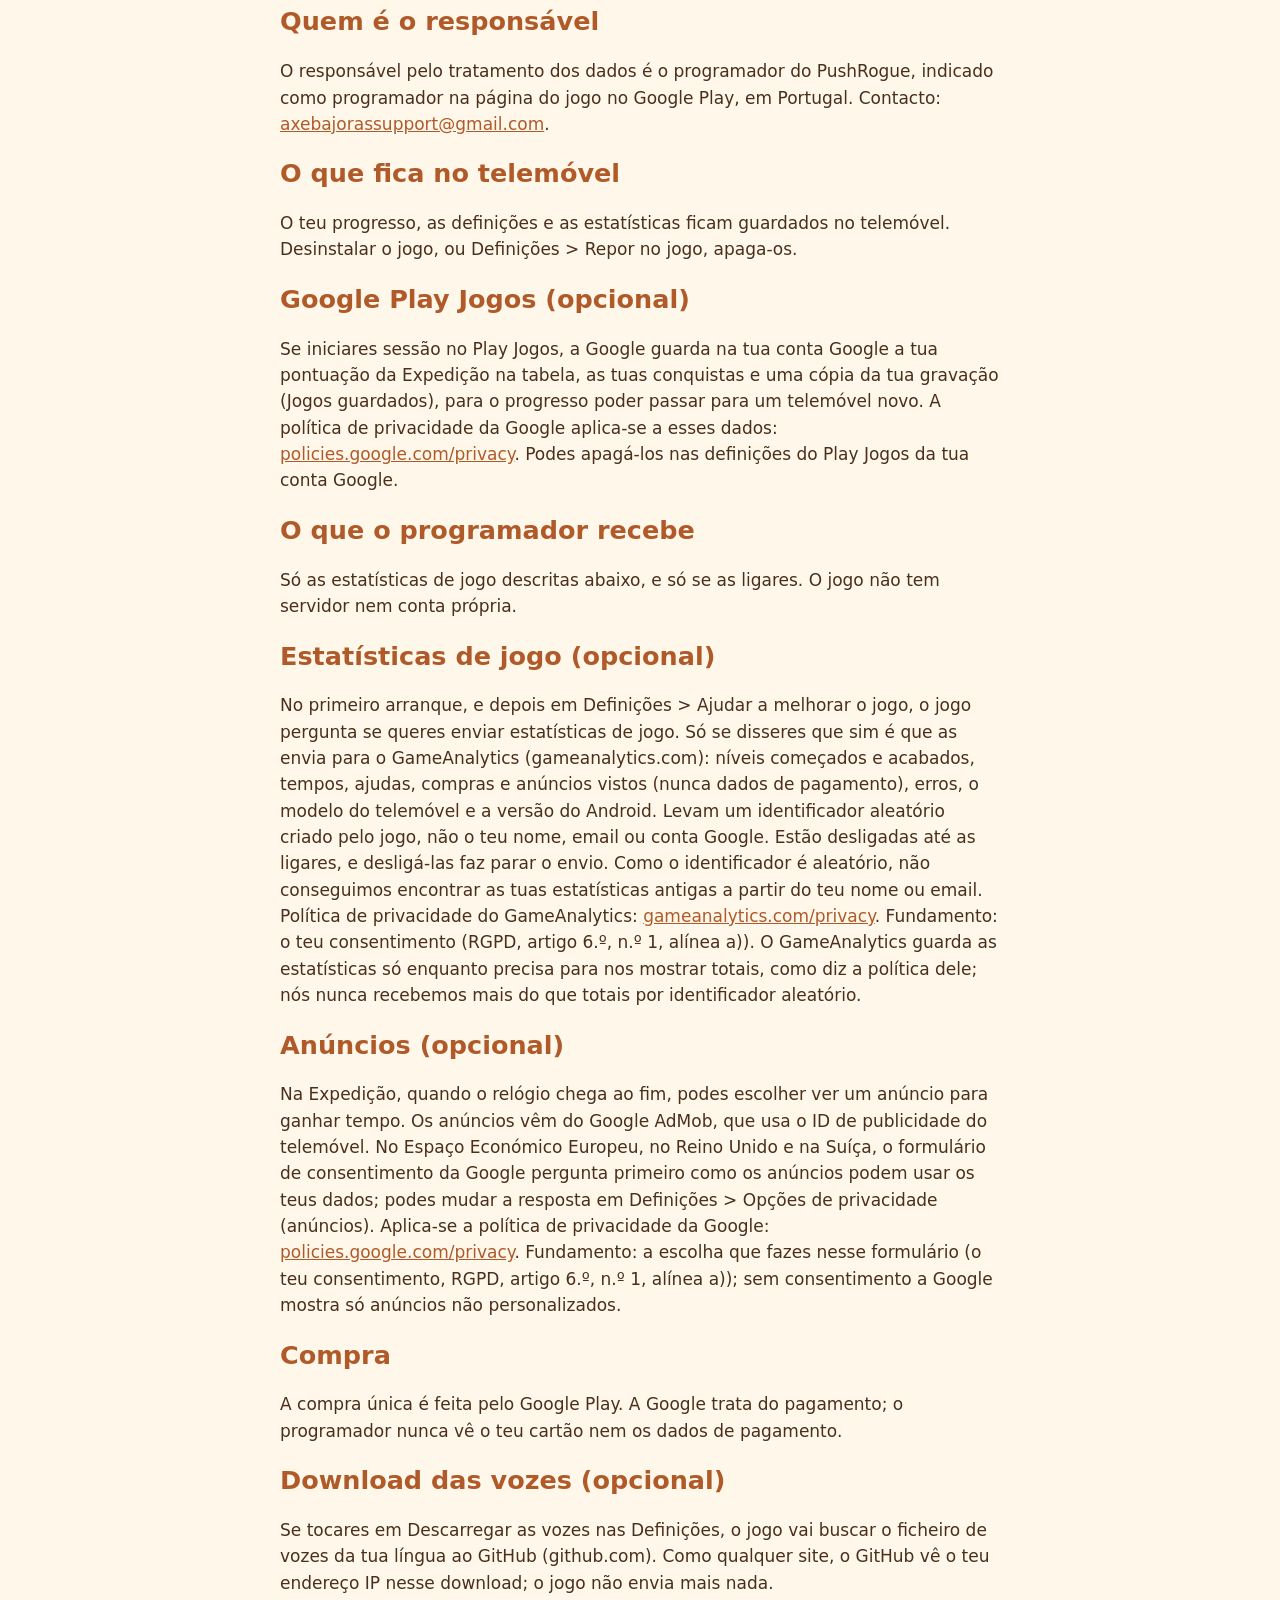
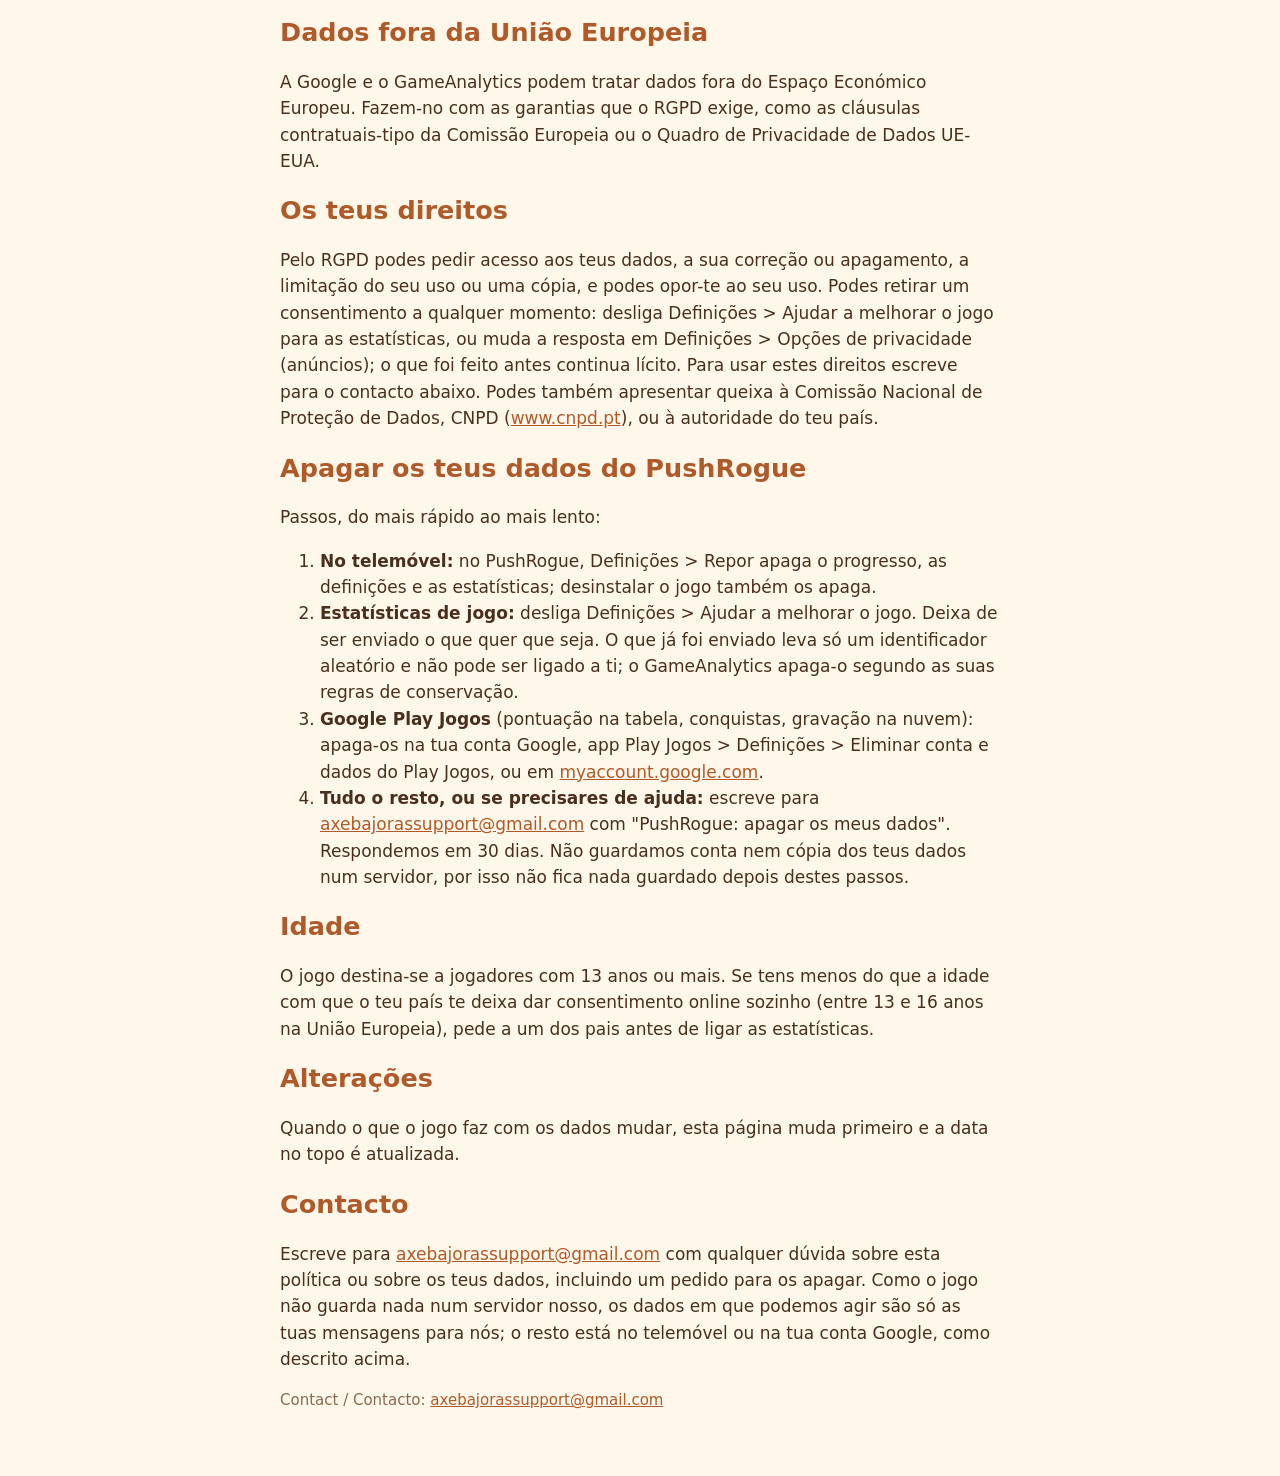
==== commit 07221347: "site: support address axebajorassupport@gmail.com Co-Authored-By: Claude Opus 5.5 <noreply@anthropic" ====
--- a/privacy.html
+++ b/privacy.html
@@ -15,7 +15,7 @@
 <p>PushRogue is a puzzle game by a solo developer in Portugal. This page says what the game does with data.</p>
 <h2>Who is responsible</h2>
 <p>The data controller is the developer of PushRogue, shown as the developer on the game's Google Play page, in
-Portugal. Contact: <a href="mailto:matchadopt@gmail.com">matchadopt@gmail.com</a>.</p>
+Portugal. Contact: <a href="mailto:axebajorassupport@gmail.com">axebajorassupport@gmail.com</a>.</p>
 <h2>What stays on your phone</h2>
 <p>Your progress, settings and statistics are saved on your phone. Uninstalling the game, or Settings &gt; Reset in the
 game, deletes them.</p>
@@ -68,7 +68,7 @@
 account, Play Games app &gt; Settings &gt; Delete Play Games account and data, or at
 <a href="https://myaccount.google.com">myaccount.google.com</a>.</li>
 <li><strong>Anything else, or if you need help:</strong> write to
-<a href="mailto:matchadopt@gmail.com">matchadopt@gmail.com</a> with "PushRogue: delete my data". We answer within 30
+<a href="mailto:axebajorassupport@gmail.com">axebajorassupport@gmail.com</a> with "PushRogue: delete my data". We answer within 30
 days. We keep no account and no server copy of your data, so there is nothing kept after these steps.</li>
 </ol>
 <h2>Age</h2>
@@ -77,7 +77,7 @@
 <h2>Changes</h2>
 <p>When what the game does with data changes, this page changes first and its date at the top is updated.</p>
 <h2>Contact</h2>
-<p>Write to <a href="mailto:matchadopt@gmail.com">matchadopt@gmail.com</a> with any question about this policy or about your data, including a request to delete it. Because the game keeps nothing on a server of ours, the data we can act on is limited to your messages to us; the rest is on your phone or in your Google account, as described above.</p>
+<p>Write to <a href="mailto:axebajorassupport@gmail.com">axebajorassupport@gmail.com</a> with any question about this policy or about your data, including a request to delete it. Because the game keeps nothing on a server of ours, the data we can act on is limited to your messages to us; the rest is on your phone or in your Google account, as described above.</p>
 
 <h1 id="pt">Política de privacidade</h1>
 <p class="lang">Atualizada em 11 de outubro de 2026</p>
@@ -85,7 +85,7 @@
 os dados.</p>
 <h2>Quem é o responsável</h2>
 <p>O responsável pelo tratamento dos dados é o programador do PushRogue, indicado como programador na página do jogo
-no Google Play, em Portugal. Contacto: <a href="mailto:matchadopt@gmail.com">matchadopt@gmail.com</a>.</p>
+no Google Play, em Portugal. Contacto: <a href="mailto:axebajorassupport@gmail.com">axebajorassupport@gmail.com</a>.</p>
 <h2>O que fica no telemóvel</h2>
 <p>O teu progresso, as definições e as estatísticas ficam guardados no telemóvel. Desinstalar o jogo, ou Definições
 &gt; Repor no jogo, apaga-os.</p>
@@ -142,7 +142,7 @@
 Google, app Play Jogos &gt; Definições &gt; Eliminar conta e dados do Play Jogos, ou em
 <a href="https://myaccount.google.com">myaccount.google.com</a>.</li>
 <li><strong>Tudo o resto, ou se precisares de ajuda:</strong> escreve para
-<a href="mailto:matchadopt@gmail.com">matchadopt@gmail.com</a> com "PushRogue: apagar os meus dados". Respondemos em
+<a href="mailto:axebajorassupport@gmail.com">axebajorassupport@gmail.com</a> com "PushRogue: apagar os meus dados". Respondemos em
 30 dias. Não guardamos conta nem cópia dos teus dados num servidor, por isso não fica nada guardado depois destes
 passos.</li>
 </ol>
@@ -153,8 +153,8 @@
 <h2>Alterações</h2>
 <p>Quando o que o jogo faz com os dados mudar, esta página muda primeiro e a data no topo é atualizada.</p>
 <h2>Contacto</h2>
-<p>Escreve para <a href="mailto:matchadopt@gmail.com">matchadopt@gmail.com</a> com qualquer dúvida sobre esta política ou sobre os teus dados, incluindo um pedido para os apagar. Como o jogo não guarda nada num servidor nosso, os dados em que podemos agir são só as tuas mensagens para nós; o resto está no telemóvel ou na tua conta Google, como descrito acima.</p>
-<p class="lang">Contact / Contacto: <a href="mailto:matchadopt@gmail.com">matchadopt@gmail.com</a></p>
+<p>Escreve para <a href="mailto:axebajorassupport@gmail.com">axebajorassupport@gmail.com</a> com qualquer dúvida sobre esta política ou sobre os teus dados, incluindo um pedido para os apagar. Como o jogo não guarda nada num servidor nosso, os dados em que podemos agir são só as tuas mensagens para nós; o resto está no telemóvel ou na tua conta Google, como descrito acima.</p>
+<p class="lang">Contact / Contacto: <a href="mailto:axebajorassupport@gmail.com">axebajorassupport@gmail.com</a></p>
 </main>
 </body>
 </html>
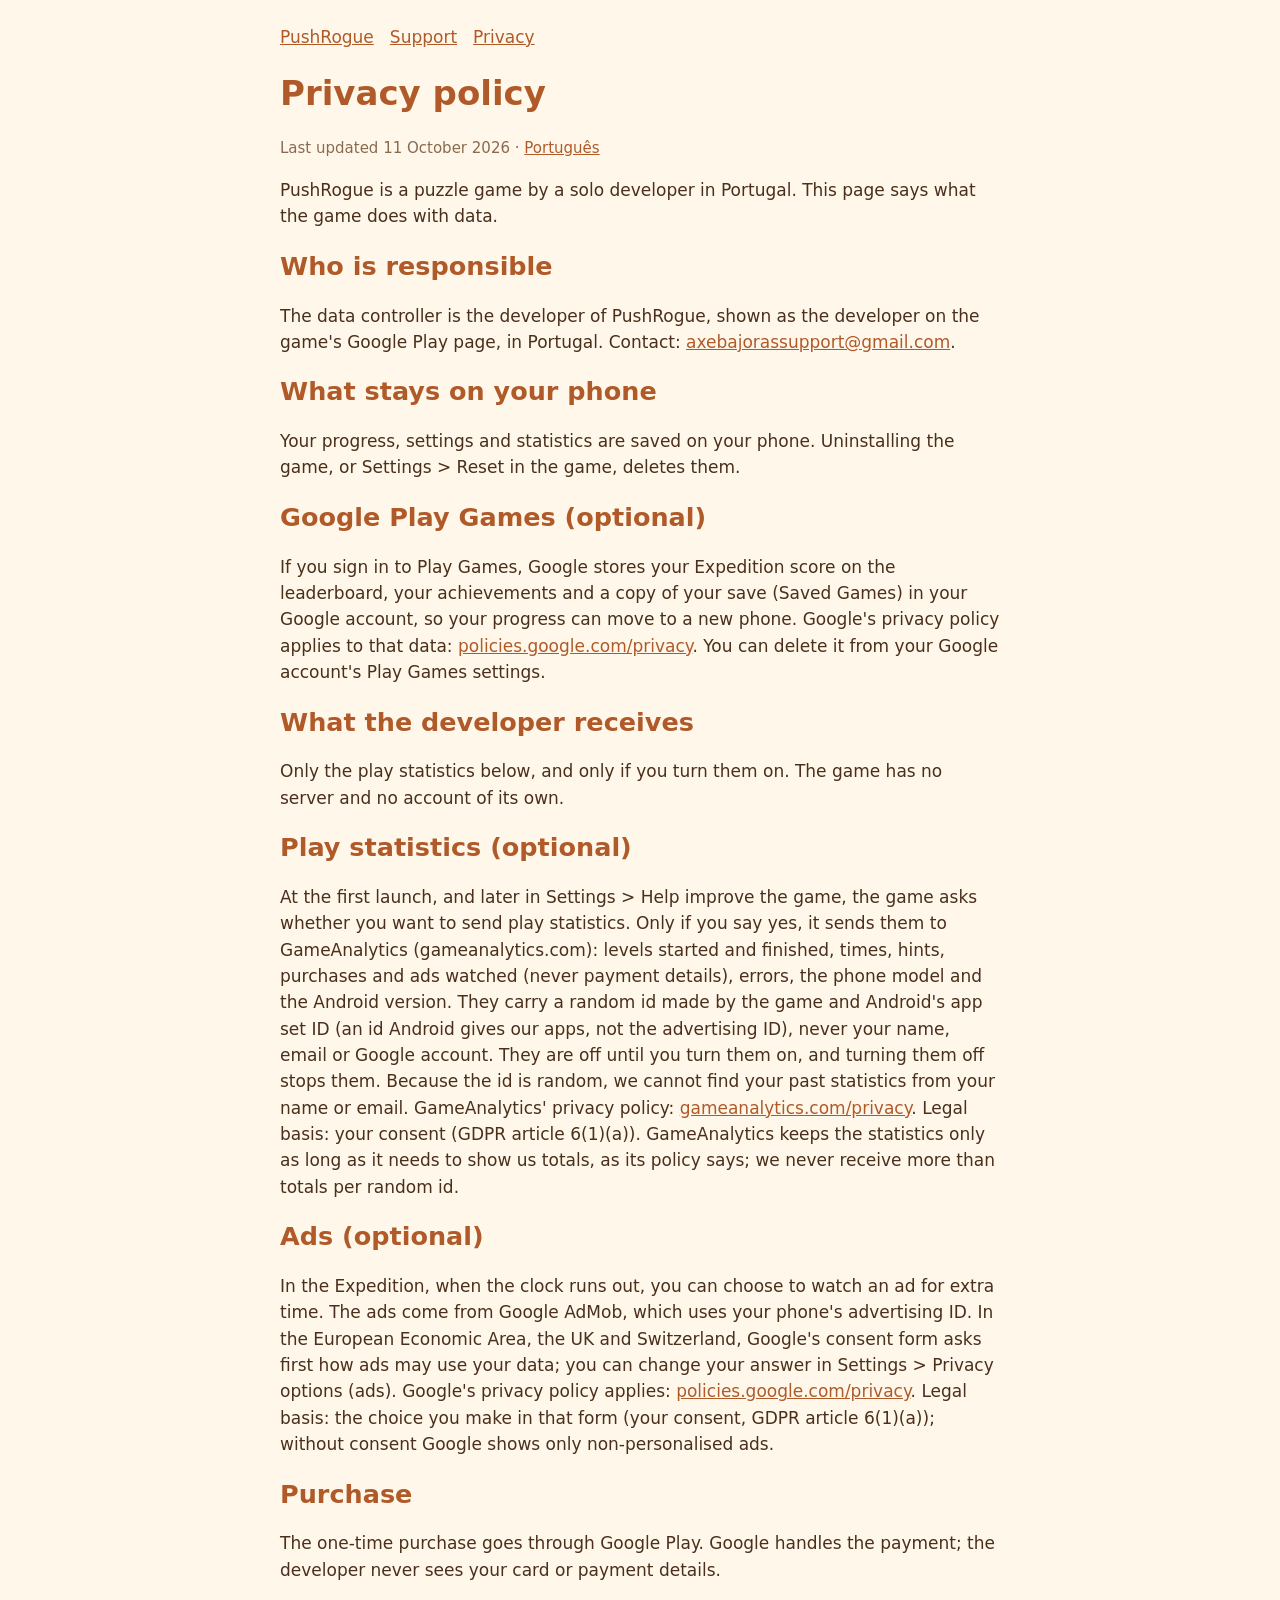
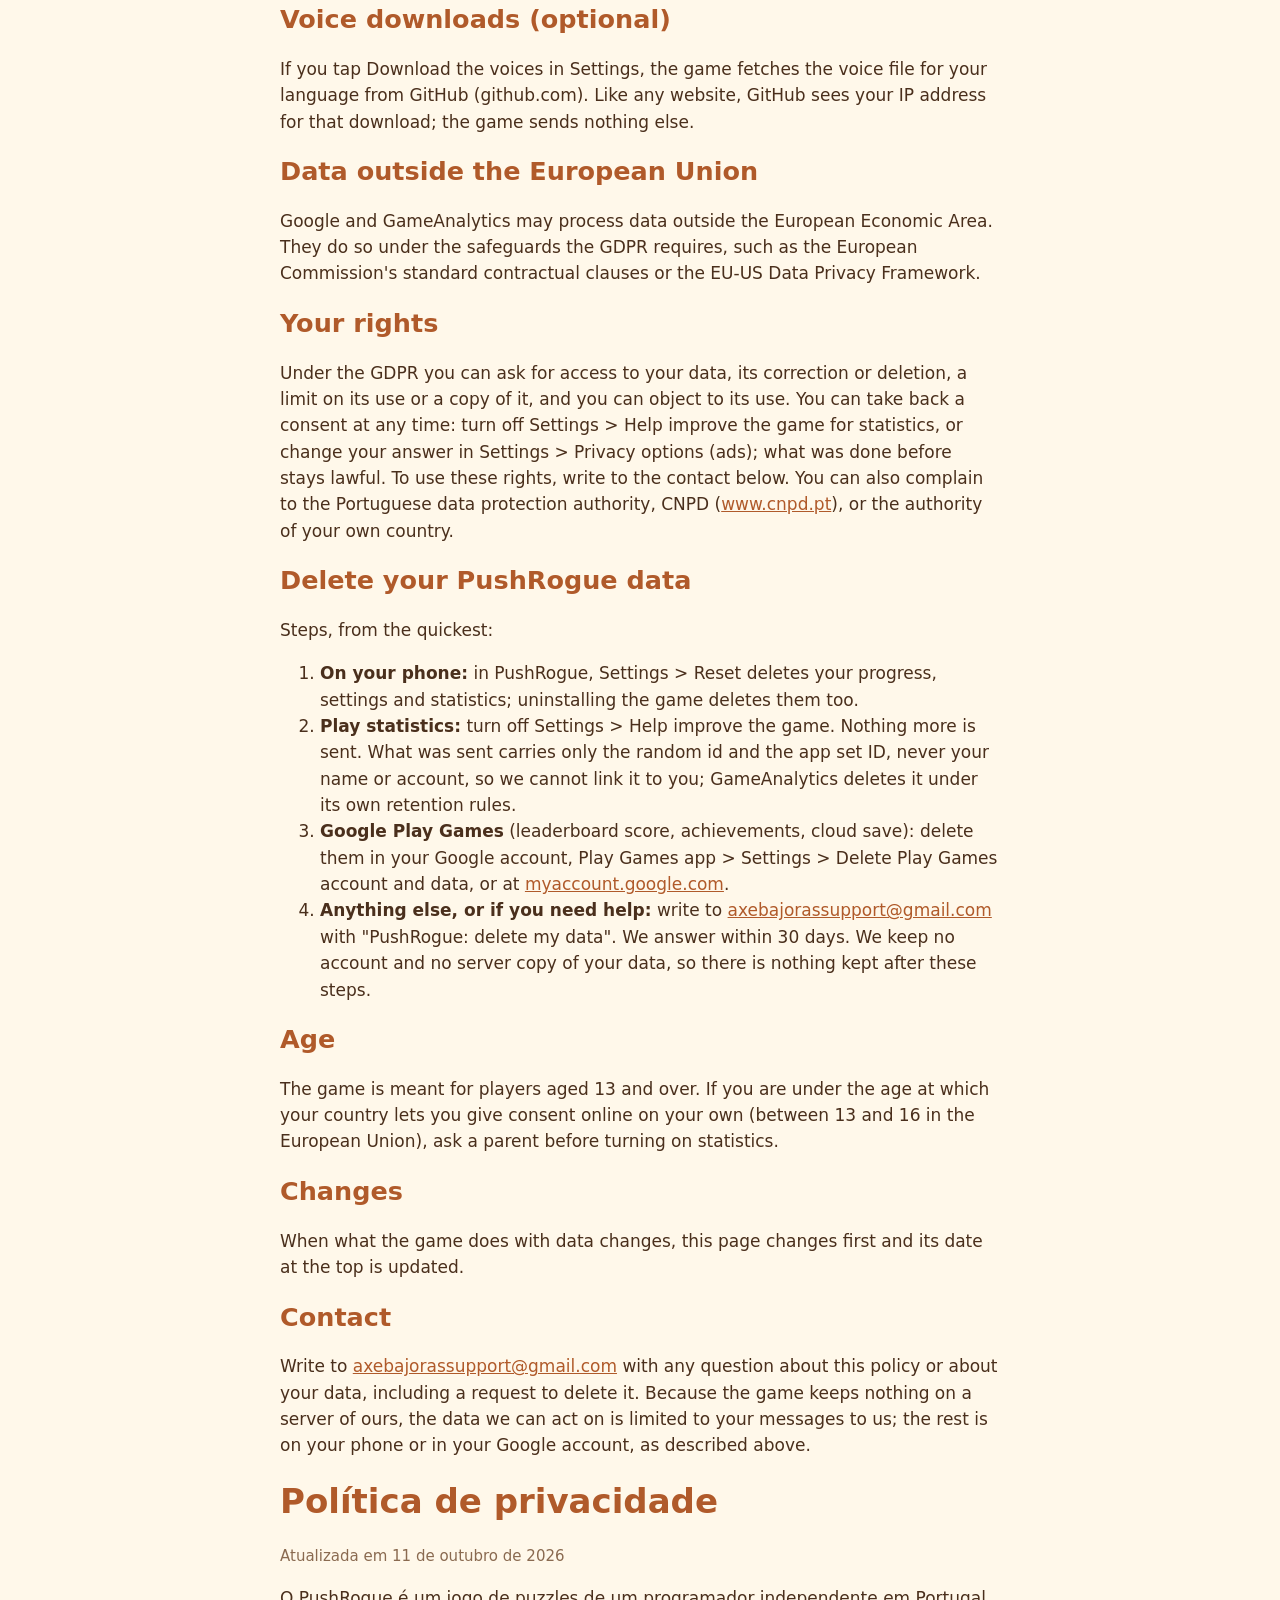
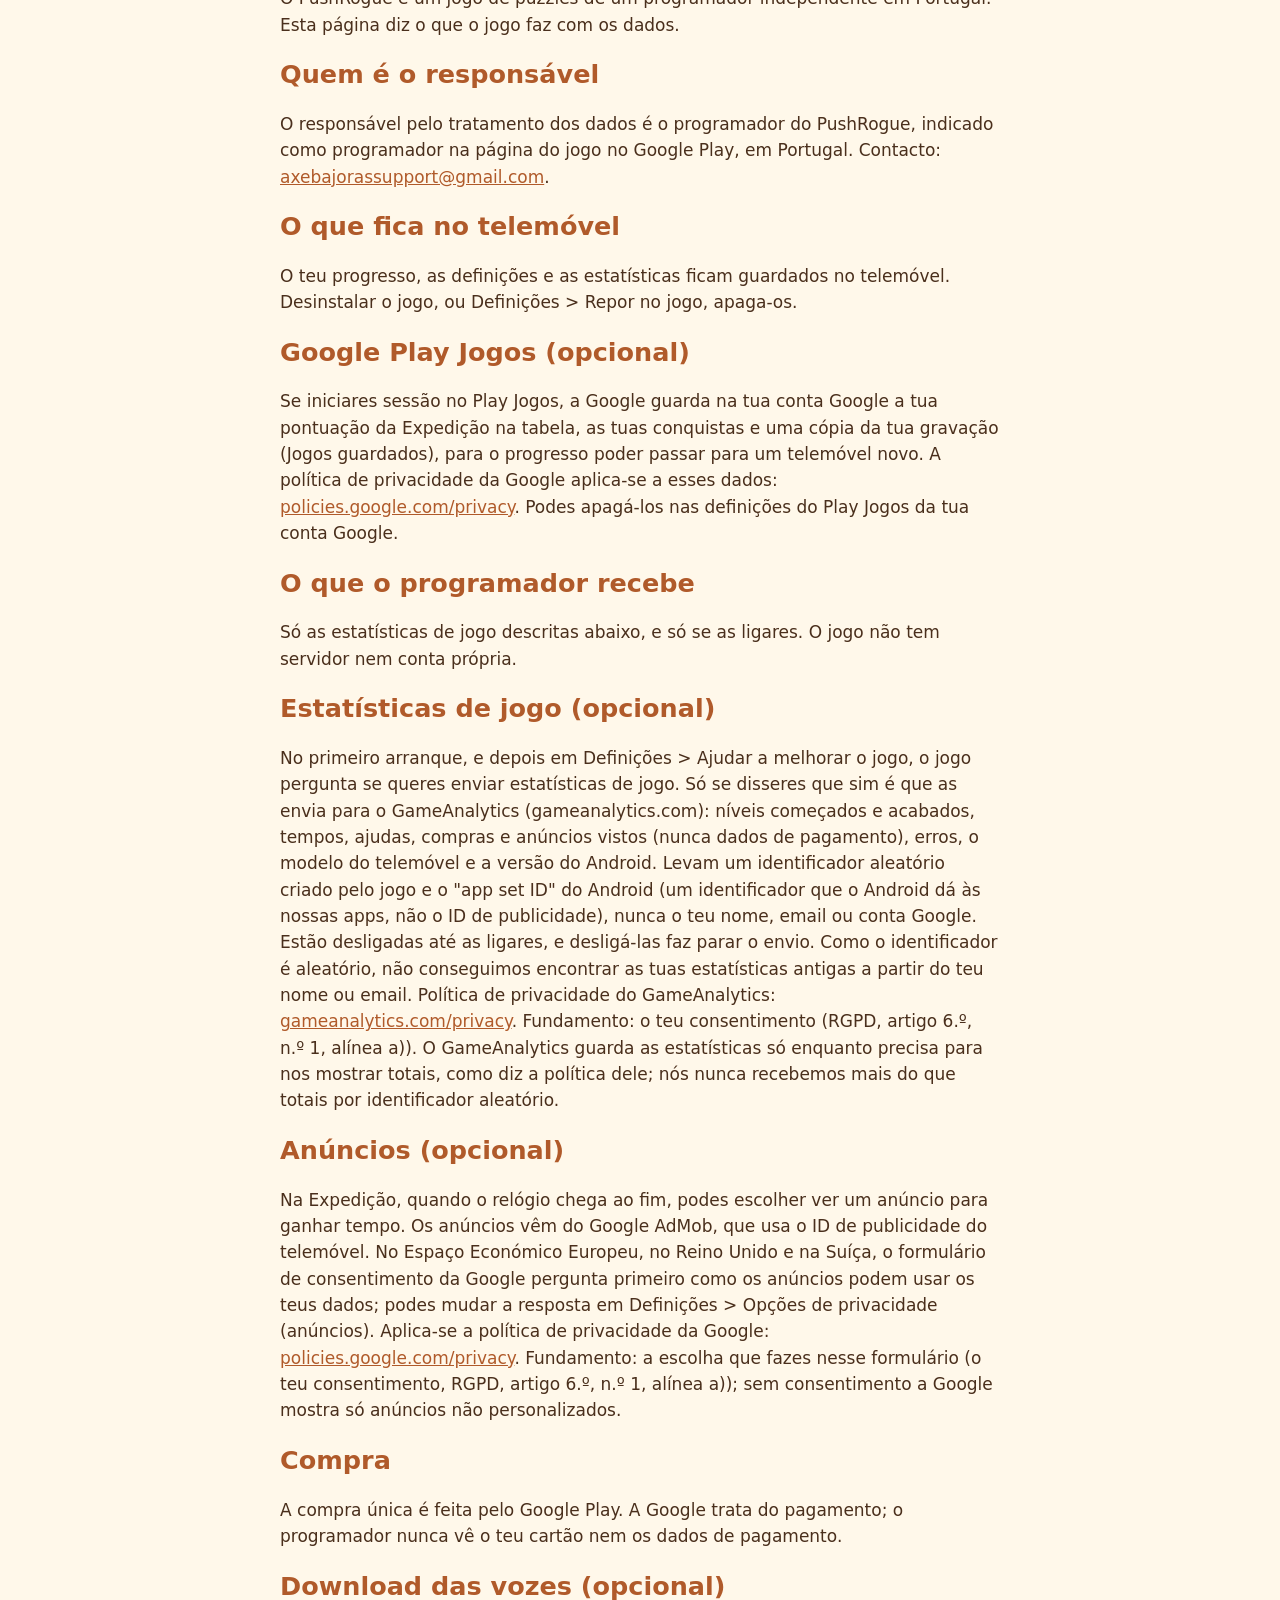
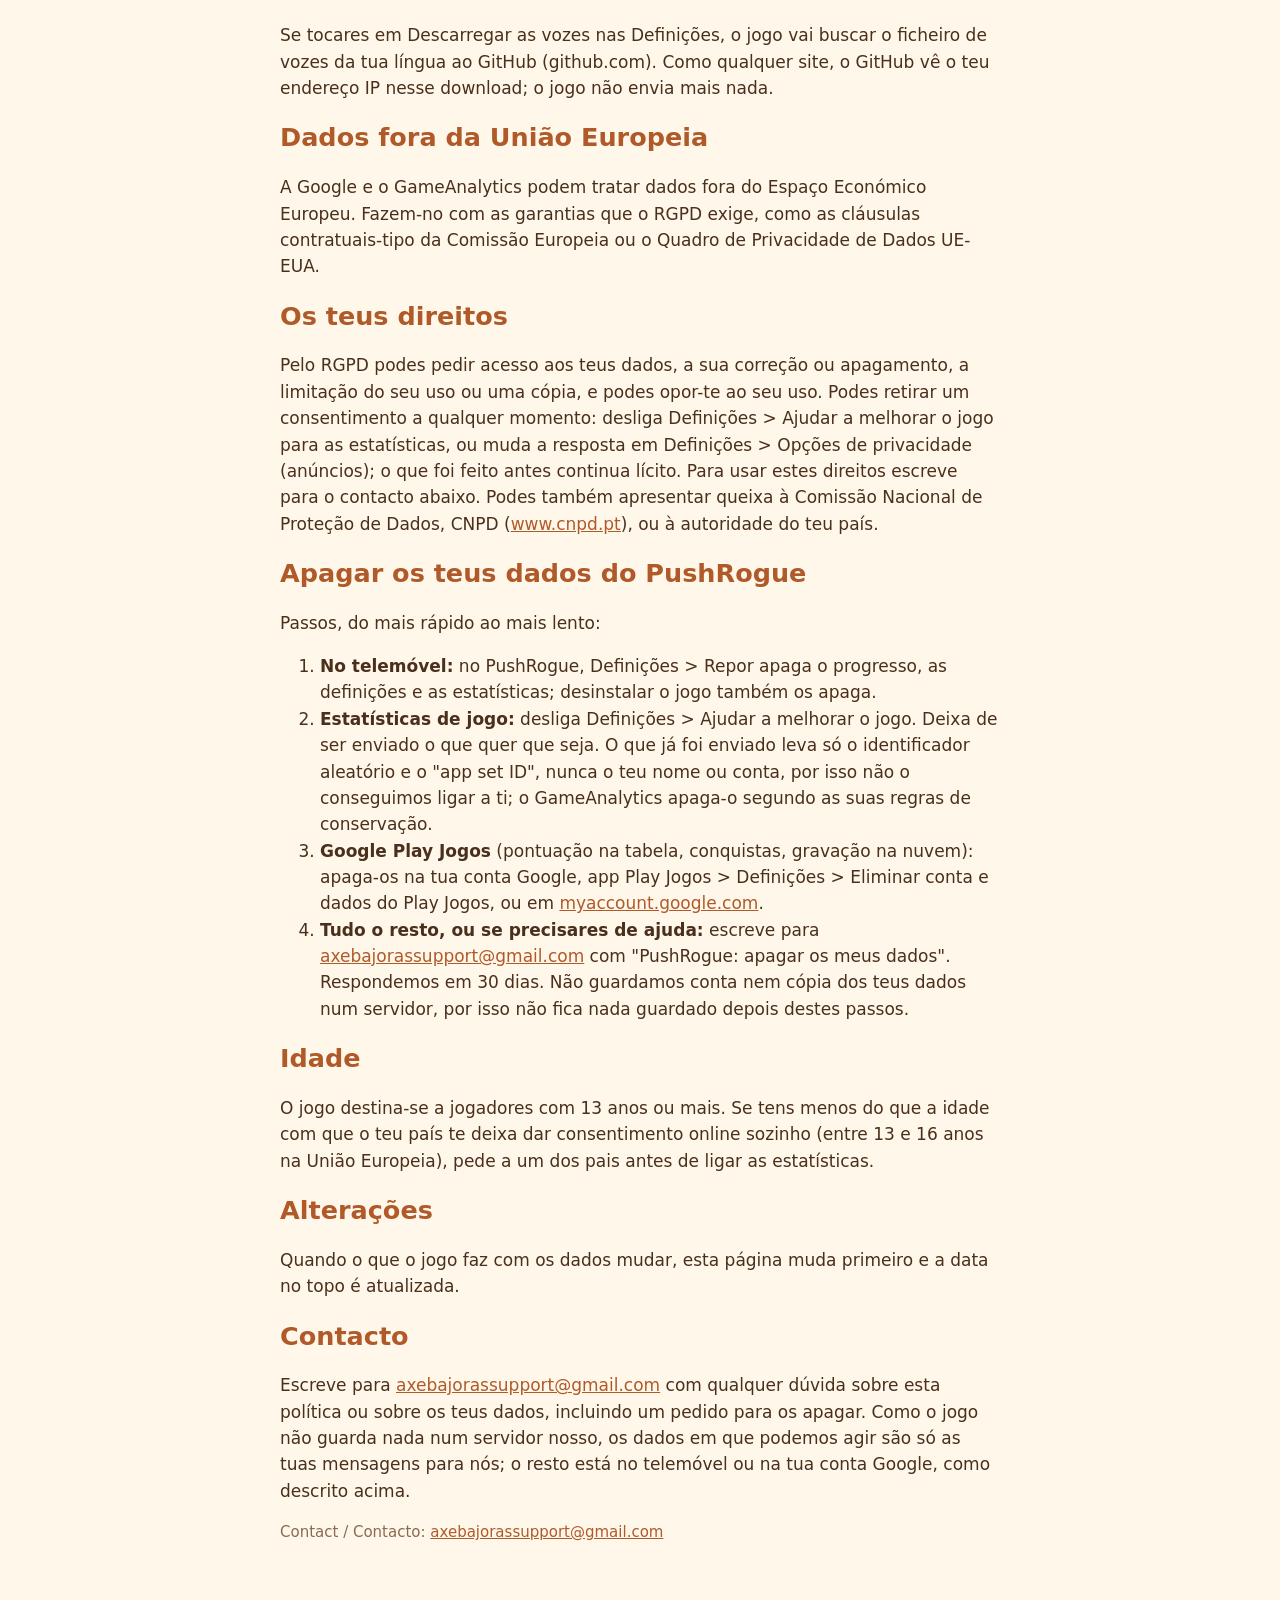
==== commit b0d357e7: "privacy: statistics carry a random id and Android's app set ID, no advertising ID Co-Authored-By: Cl" ====
--- a/privacy.html
+++ b/privacy.html
@@ -30,7 +30,8 @@
 <p>At the first launch, and later in Settings &gt; Help improve the game, the game asks whether you want to send play
 statistics. Only if you say yes, it sends them to GameAnalytics (gameanalytics.com): levels started and finished,
 times, hints, purchases and ads watched (never payment details), errors, the phone model and the Android version. They
-carry a random id made by the game, not your name, email or Google account. They are off until you turn them on, and
+carry a random id made by the game and Android's app set ID (an id Android gives our apps, not the advertising ID),
+never your name, email or Google account. They are off until you turn them on, and
 turning them off stops them. Because the id is random, we cannot find your past statistics from your name or email.
 GameAnalytics' privacy policy: <a href="https://gameanalytics.com/privacy">gameanalytics.com/privacy</a>. Legal
 basis: your consent (GDPR article 6(1)(a)). GameAnalytics keeps the statistics only as long as it needs to show us
@@ -63,7 +64,8 @@
 <li><strong>On your phone:</strong> in PushRogue, Settings &gt; Reset deletes your progress, settings and statistics;
 uninstalling the game deletes them too.</li>
 <li><strong>Play statistics:</strong> turn off Settings &gt; Help improve the game. Nothing more is sent. What was sent
-carries only a random id, so it cannot be linked to you; GameAnalytics deletes it under its own retention rules.</li>
+carries only the random id and the app set ID, never your name or account, so we cannot link it to you; GameAnalytics
+deletes it under its own retention rules.</li>
 <li><strong>Google Play Games</strong> (leaderboard score, achievements, cloud save): delete them in your Google
 account, Play Games app &gt; Settings &gt; Delete Play Games account and data, or at
 <a href="https://myaccount.google.com">myaccount.google.com</a>.</li>
@@ -100,7 +102,8 @@
 <p>No primeiro arranque, e depois em Definições &gt; Ajudar a melhorar o jogo, o jogo pergunta se queres enviar
 estatísticas de jogo. Só se disseres que sim é que as envia para o GameAnalytics (gameanalytics.com): níveis começados e
 acabados, tempos, ajudas, compras e anúncios vistos (nunca dados de pagamento), erros, o modelo do telemóvel e a versão
-do Android. Levam um identificador aleatório criado pelo jogo, não o teu nome, email ou conta Google. Estão desligadas
+do Android. Levam um identificador aleatório criado pelo jogo e o "app set ID" do Android (um identificador que o
+Android dá às nossas apps, não o ID de publicidade), nunca o teu nome, email ou conta Google. Estão desligadas
 até as ligares, e desligá-las faz parar o envio. Como o identificador é aleatório, não conseguimos encontrar as tuas
 estatísticas antigas a partir do teu nome ou email. Política de privacidade do GameAnalytics:
 <a href="https://gameanalytics.com/privacy">gameanalytics.com/privacy</a>. Fundamento: o teu consentimento (RGPD,
@@ -136,7 +139,8 @@
 <li><strong>No telemóvel:</strong> no PushRogue, Definições &gt; Repor apaga o progresso, as definições e as
 estatísticas; desinstalar o jogo também os apaga.</li>
 <li><strong>Estatísticas de jogo:</strong> desliga Definições &gt; Ajudar a melhorar o jogo. Deixa de ser enviado o
-que quer que seja. O que já foi enviado leva só um identificador aleatório e não pode ser ligado a ti; o GameAnalytics
+que quer que seja. O que já foi enviado leva só o identificador aleatório e o "app set ID", nunca o teu nome ou conta,
+por isso não o conseguimos ligar a ti; o GameAnalytics
 apaga-o segundo as suas regras de conservação.</li>
 <li><strong>Google Play Jogos</strong> (pontuação na tabela, conquistas, gravação na nuvem): apaga-os na tua conta
 Google, app Play Jogos &gt; Definições &gt; Eliminar conta e dados do Play Jogos, ou em
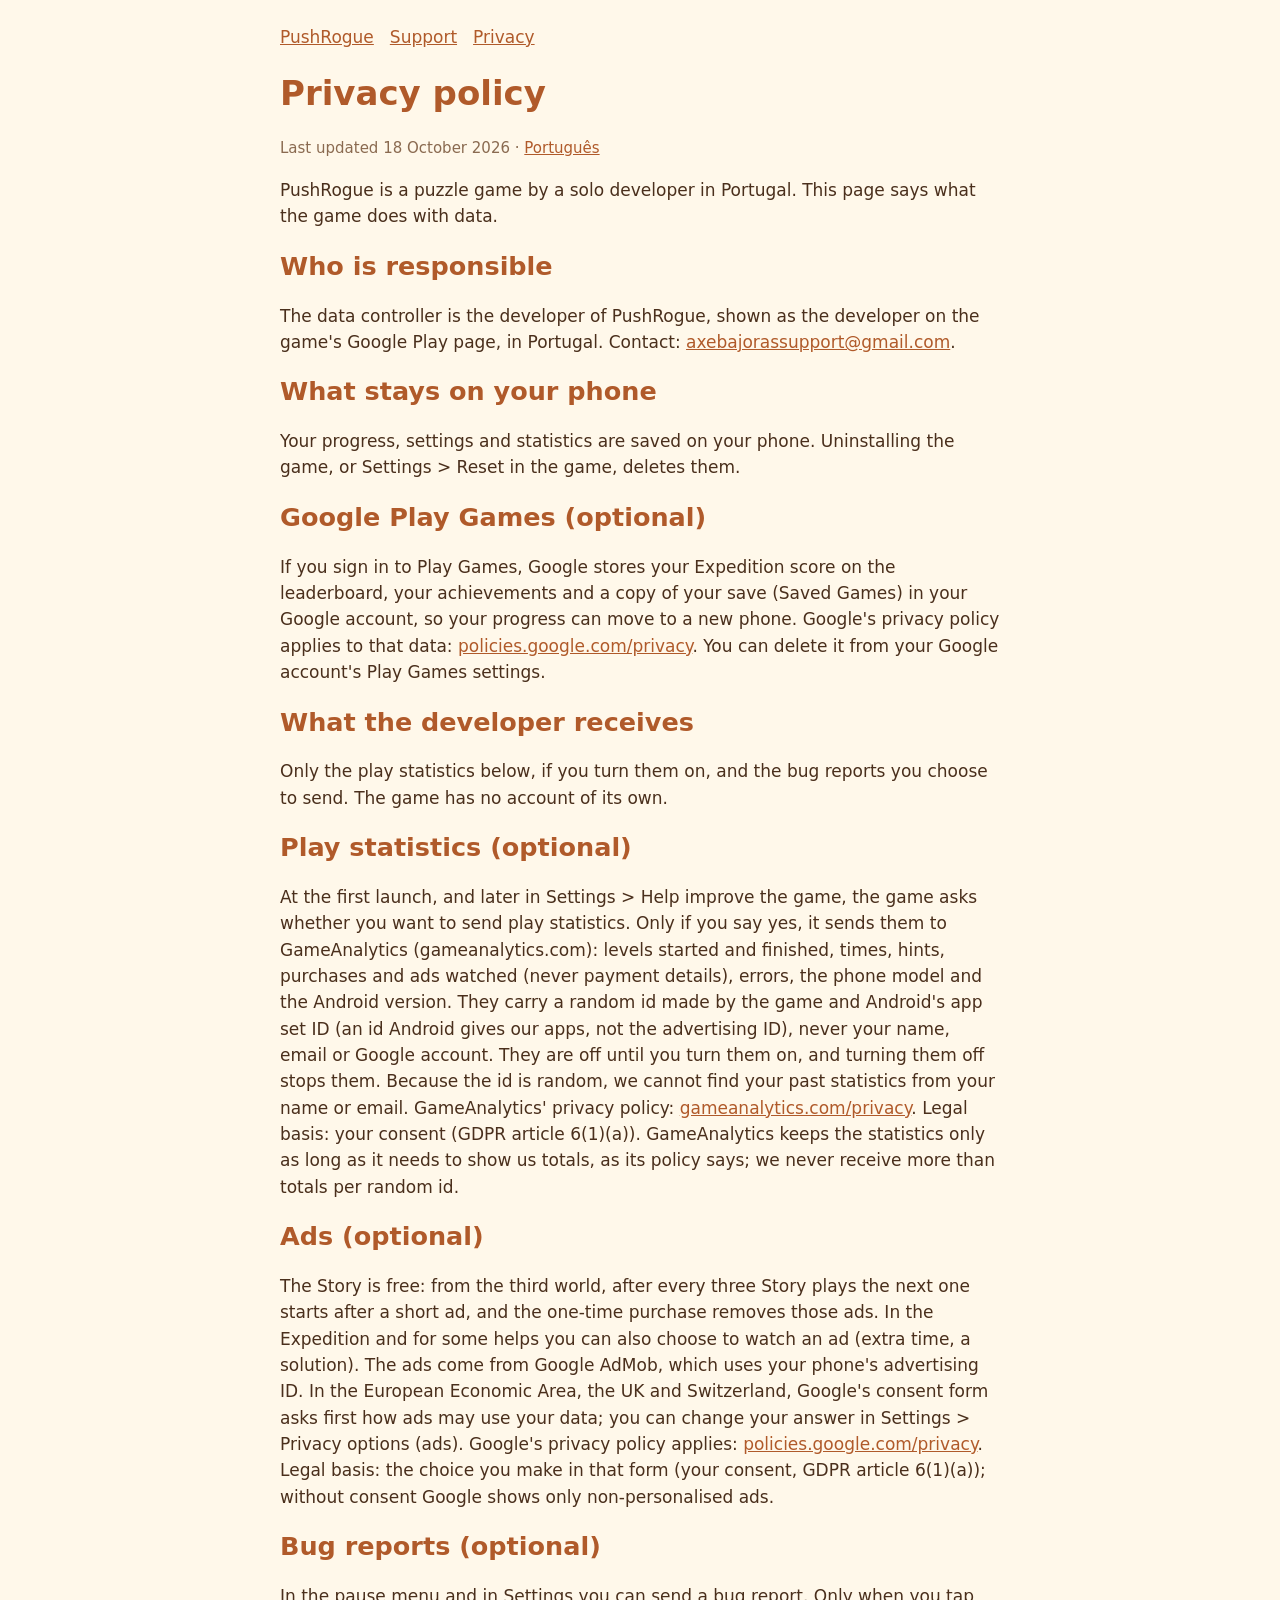
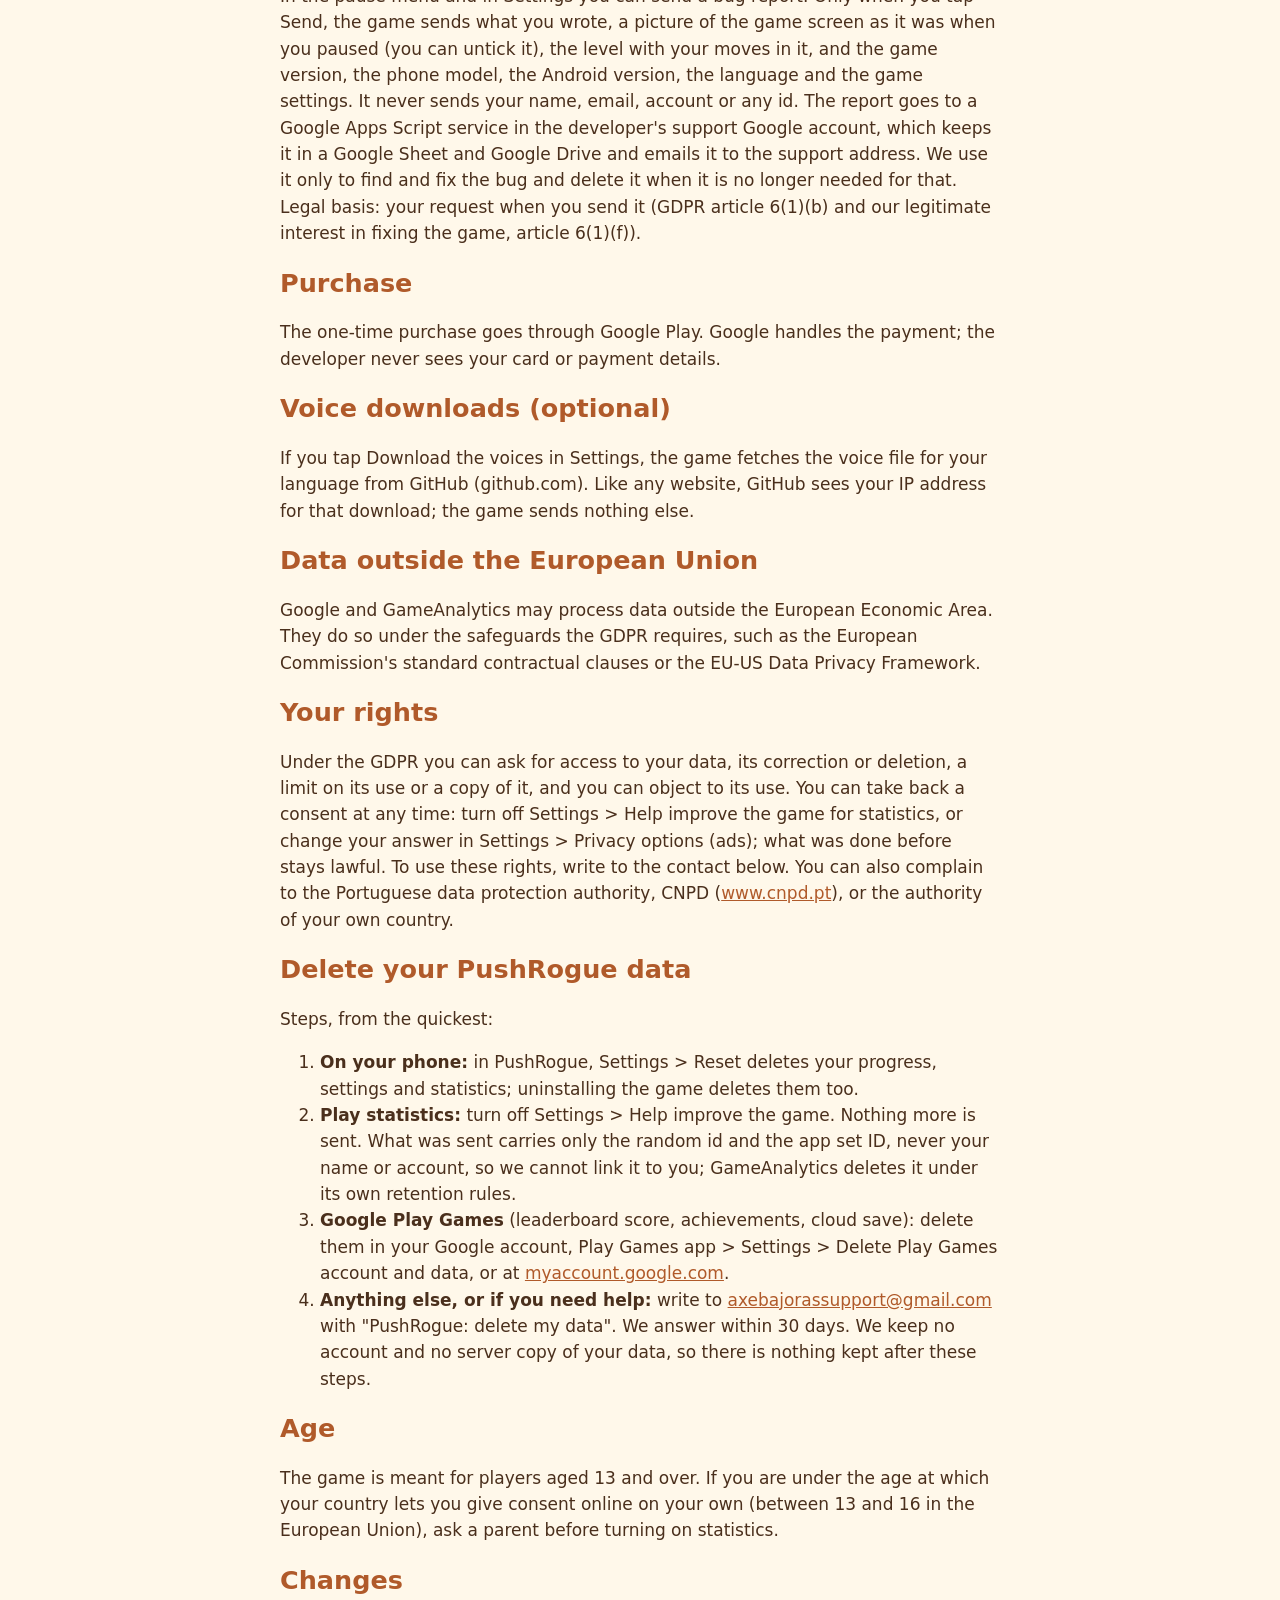
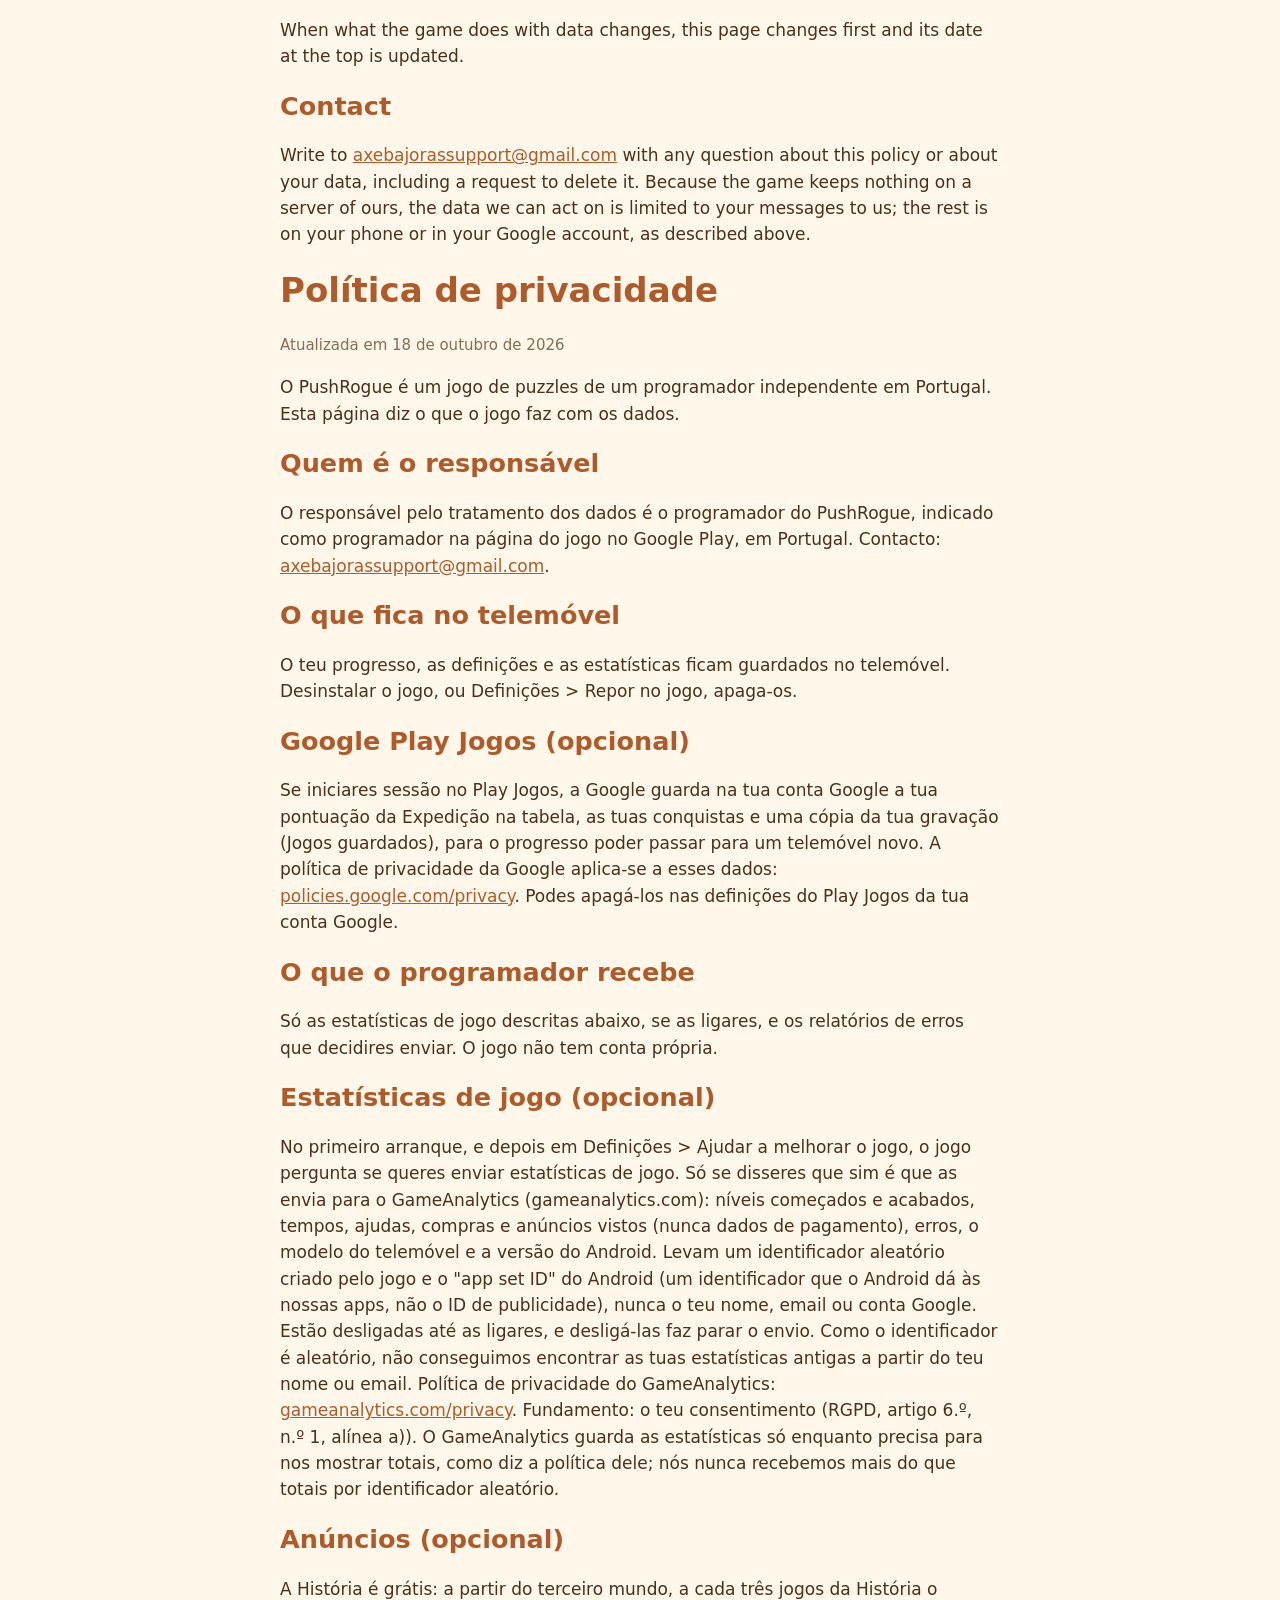
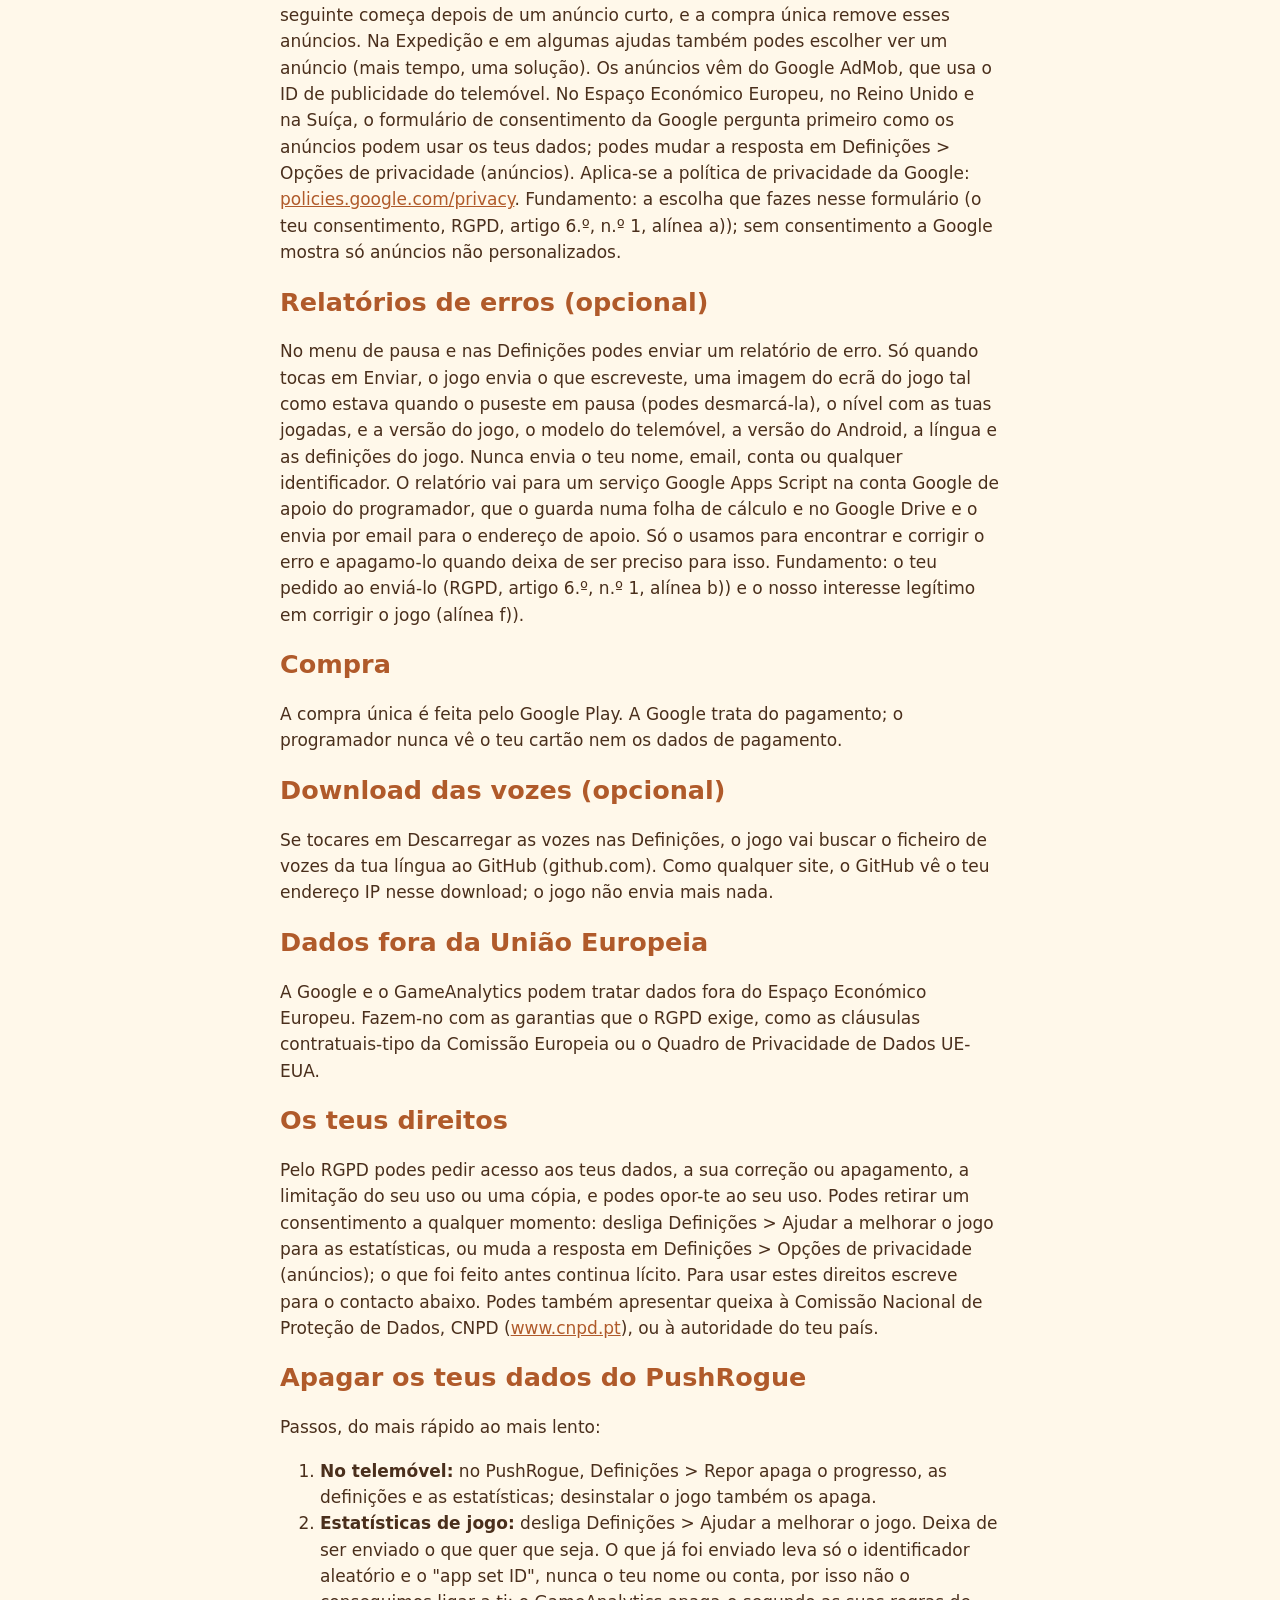
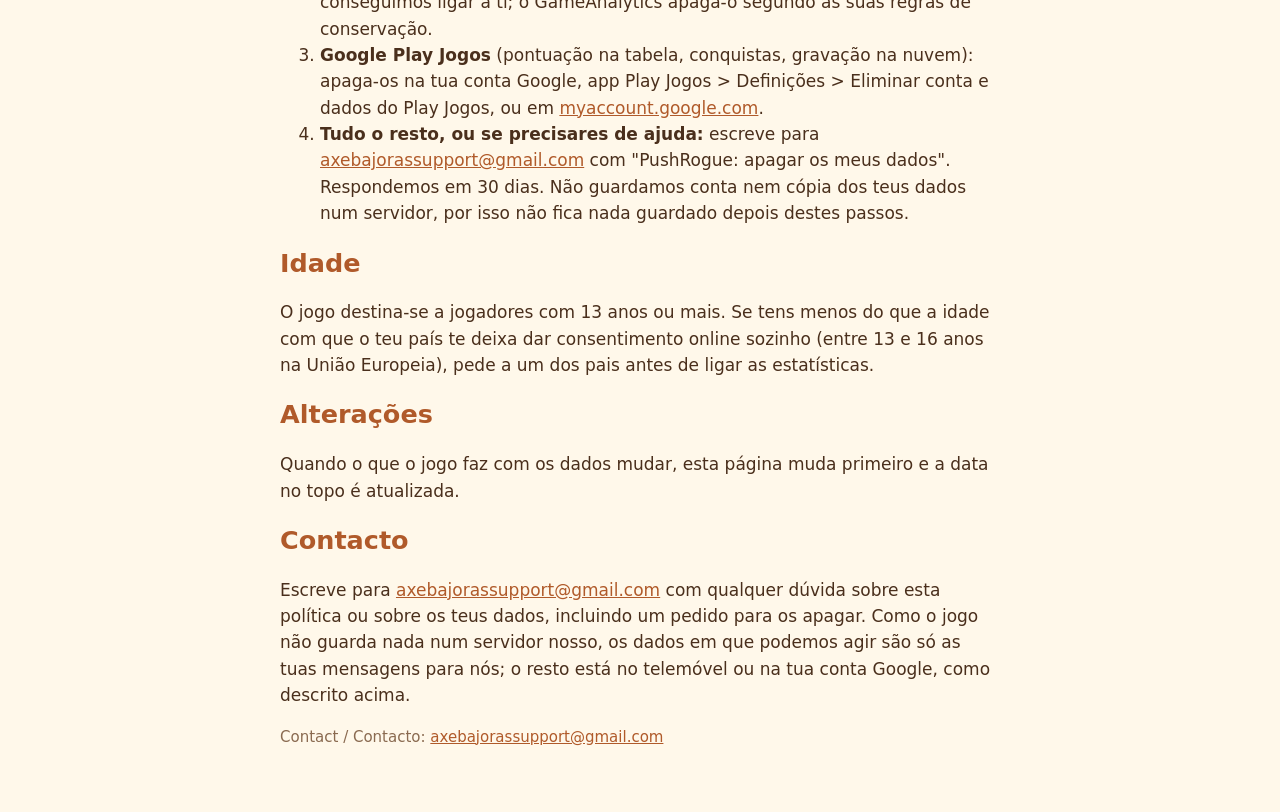
==== commit 7e8bbbff: "privacy: in-game bug reports (sent only when the player taps Send) and the free Story's ads Co-Autho" ====
--- a/privacy.html
+++ b/privacy.html
@@ -10,7 +10,7 @@
 <main>
 <nav><a href="index.html">PushRogue</a><a href="support.html">Support</a><a href="privacy.html">Privacy</a></nav>
 <h1>Privacy policy</h1>
-<p class="lang">Last updated 11 October 2026 · <a href="#pt">Português</a></p>
+<p class="lang">Last updated 18 October 2026 · <a href="#pt">Português</a></p>
 
 <p>PushRogue is a puzzle game by a solo developer in Portugal. This page says what the game does with data.</p>
 <h2>Who is responsible</h2>
@@ -25,7 +25,8 @@
 applies to that data: <a href="https://policies.google.com/privacy">policies.google.com/privacy</a>. You can delete it
 from your Google account's Play Games settings.</p>
 <h2>What the developer receives</h2>
-<p>Only the play statistics below, and only if you turn them on. The game has no server and no account of its own.</p>
+<p>Only the play statistics below, if you turn them on, and the bug reports you choose to send. The game has no
+account of its own.</p>
 <h2>Play statistics (optional)</h2>
 <p>At the first launch, and later in Settings &gt; Help improve the game, the game asks whether you want to send play
 statistics. Only if you say yes, it sends them to GameAnalytics (gameanalytics.com): levels started and finished,
@@ -37,12 +38,22 @@
 basis: your consent (GDPR article 6(1)(a)). GameAnalytics keeps the statistics only as long as it needs to show us
 totals, as its policy says; we never receive more than totals per random id.</p>
 <h2>Ads (optional)</h2>
-<p>In the Expedition, when the clock runs out, you can choose to watch an ad for extra time. The ads come from Google
+<p>The Story is free: from the third world, after every three Story plays the next one starts after a short ad, and
+the one-time purchase removes those ads. In the Expedition and for some helps you can also choose to watch an ad
+(extra time, a solution). The ads come from Google
 AdMob, which uses your phone's advertising ID. In the European Economic Area, the UK and Switzerland, Google's consent
 form asks first how ads may use your data; you can change your answer in Settings &gt; Privacy options (ads). Google's
 privacy policy applies: <a href="https://policies.google.com/privacy">policies.google.com/privacy</a>. Legal basis:
 the choice you make in that form (your consent, GDPR article 6(1)(a)); without consent Google shows only
 non-personalised ads.</p>
+<h2>Bug reports (optional)</h2>
+<p>In the pause menu and in Settings you can send a bug report. Only when you tap Send, the game sends what you
+wrote, a picture of the game screen as it was when you paused (you can untick it), the level with your moves in it,
+and the game version, the phone model, the Android version, the language and the game settings. It never sends your
+name, email, account or any id. The report goes to a Google Apps Script service in the developer's support Google
+account, which keeps it in a Google Sheet and Google Drive and emails it to the support address. We use it only to
+find and fix the bug and delete it when it is no longer needed for that. Legal basis: your request when you send it
+(GDPR article 6(1)(b) and our legitimate interest in fixing the game, article 6(1)(f)).</p>
 <h2>Purchase</h2>
 <p>The one-time purchase goes through Google Play. Google handles the payment; the developer never sees your card or
 payment details.</p>
@@ -82,7 +93,7 @@
 <p>Write to <a href="mailto:axebajorassupport@gmail.com">axebajorassupport@gmail.com</a> with any question about this policy or about your data, including a request to delete it. Because the game keeps nothing on a server of ours, the data we can act on is limited to your messages to us; the rest is on your phone or in your Google account, as described above.</p>
 
 <h1 id="pt">Política de privacidade</h1>
-<p class="lang">Atualizada em 11 de outubro de 2026</p>
+<p class="lang">Atualizada em 18 de outubro de 2026</p>
 <p>O PushRogue é um jogo de puzzles de um programador independente em Portugal. Esta página diz o que o jogo faz com
 os dados.</p>
 <h2>Quem é o responsável</h2>
@@ -97,7 +108,8 @@
 A política de privacidade da Google aplica-se a esses dados: <a href="https://policies.google.com/privacy">policies.google.com/privacy</a>.
 Podes apagá-los nas definições do Play Jogos da tua conta Google.</p>
 <h2>O que o programador recebe</h2>
-<p>Só as estatísticas de jogo descritas abaixo, e só se as ligares. O jogo não tem servidor nem conta própria.</p>
+<p>Só as estatísticas de jogo descritas abaixo, se as ligares, e os relatórios de erros que decidires enviar. O jogo
+não tem conta própria.</p>
 <h2>Estatísticas de jogo (opcional)</h2>
 <p>No primeiro arranque, e depois em Definições &gt; Ajudar a melhorar o jogo, o jogo pergunta se queres enviar
 estatísticas de jogo. Só se disseres que sim é que as envia para o GameAnalytics (gameanalytics.com): níveis começados e
@@ -110,13 +122,24 @@
 artigo 6.º, n.º 1, alínea a)). O GameAnalytics guarda as estatísticas só enquanto precisa para nos mostrar totais,
 como diz a política dele; nós nunca recebemos mais do que totais por identificador aleatório.</p>
 <h2>Anúncios (opcional)</h2>
-<p>Na Expedição, quando o relógio chega ao fim, podes escolher ver um anúncio para ganhar tempo. Os anúncios vêm do
+<p>A História é grátis: a partir do terceiro mundo, a cada três jogos da História o seguinte começa depois de um
+anúncio curto, e a compra única remove esses anúncios. Na Expedição e em algumas ajudas também podes escolher ver um
+anúncio (mais tempo, uma solução). Os anúncios vêm do
 Google AdMob, que usa o ID de publicidade do telemóvel. No Espaço Económico Europeu, no Reino Unido e na Suíça, o
 formulário de consentimento da Google pergunta primeiro como os anúncios podem usar os teus dados; podes mudar a
 resposta em Definições &gt; Opções de privacidade (anúncios). Aplica-se a política de privacidade da Google:
 <a href="https://policies.google.com/privacy">policies.google.com/privacy</a>. Fundamento: a escolha que fazes nesse
 formulário (o teu consentimento, RGPD, artigo 6.º, n.º 1, alínea a)); sem consentimento a Google mostra só anúncios
 não personalizados.</p>
+<h2>Relatórios de erros (opcional)</h2>
+<p>No menu de pausa e nas Definições podes enviar um relatório de erro. Só quando tocas em Enviar, o jogo envia o
+que escreveste, uma imagem do ecrã do jogo tal como estava quando o puseste em pausa (podes desmarcá-la), o nível
+com as tuas jogadas, e a versão do jogo, o modelo do telemóvel, a versão do Android, a língua e as definições do
+jogo. Nunca envia o teu nome, email, conta ou qualquer identificador. O relatório vai para um serviço Google Apps
+Script na conta Google de apoio do programador, que o guarda numa folha de cálculo e no Google Drive e o envia por
+email para o endereço de apoio. Só o usamos para encontrar e corrigir o erro e apagamo-lo quando deixa de ser
+preciso para isso. Fundamento: o teu pedido ao enviá-lo (RGPD, artigo 6.º, n.º 1, alínea b)) e o nosso interesse
+legítimo em corrigir o jogo (alínea f)).</p>
 <h2>Compra</h2>
 <p>A compra única é feita pelo Google Play. A Google trata do pagamento; o programador nunca vê o teu cartão nem os
 dados de pagamento.</p>
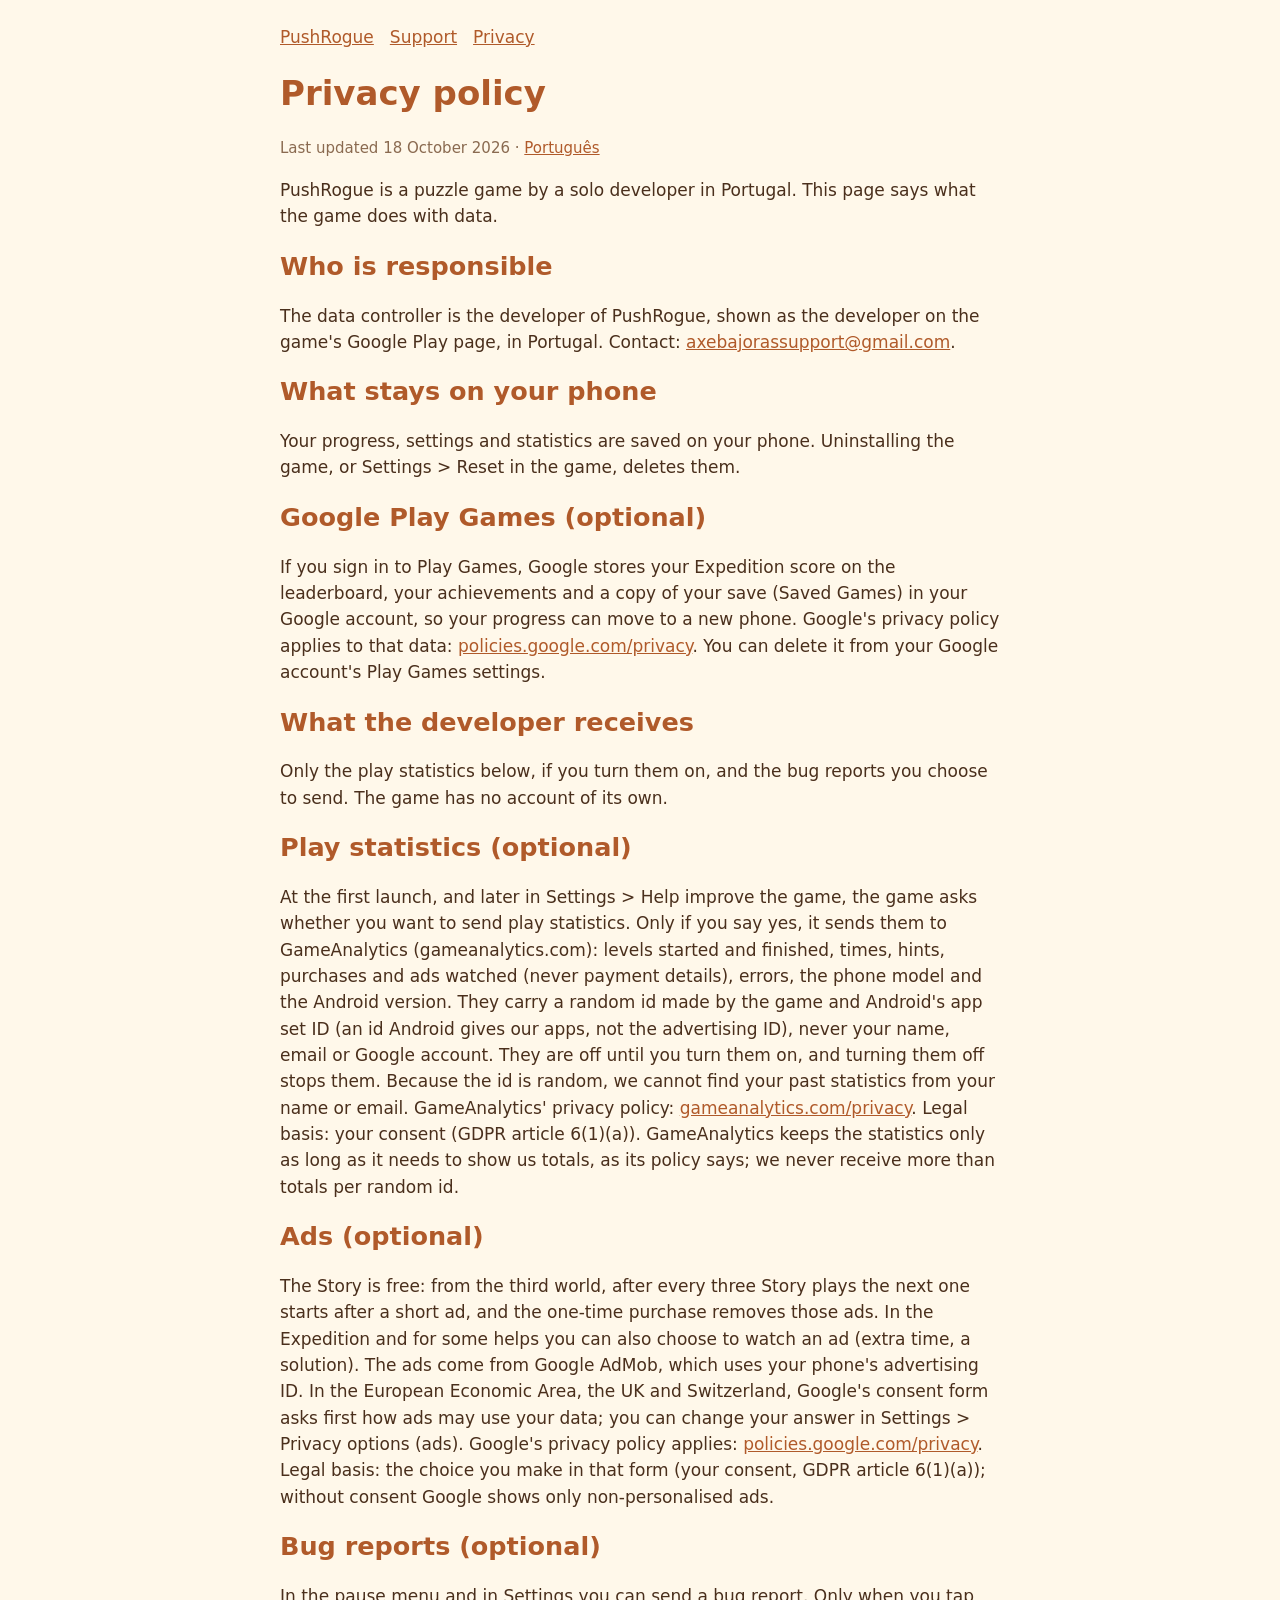
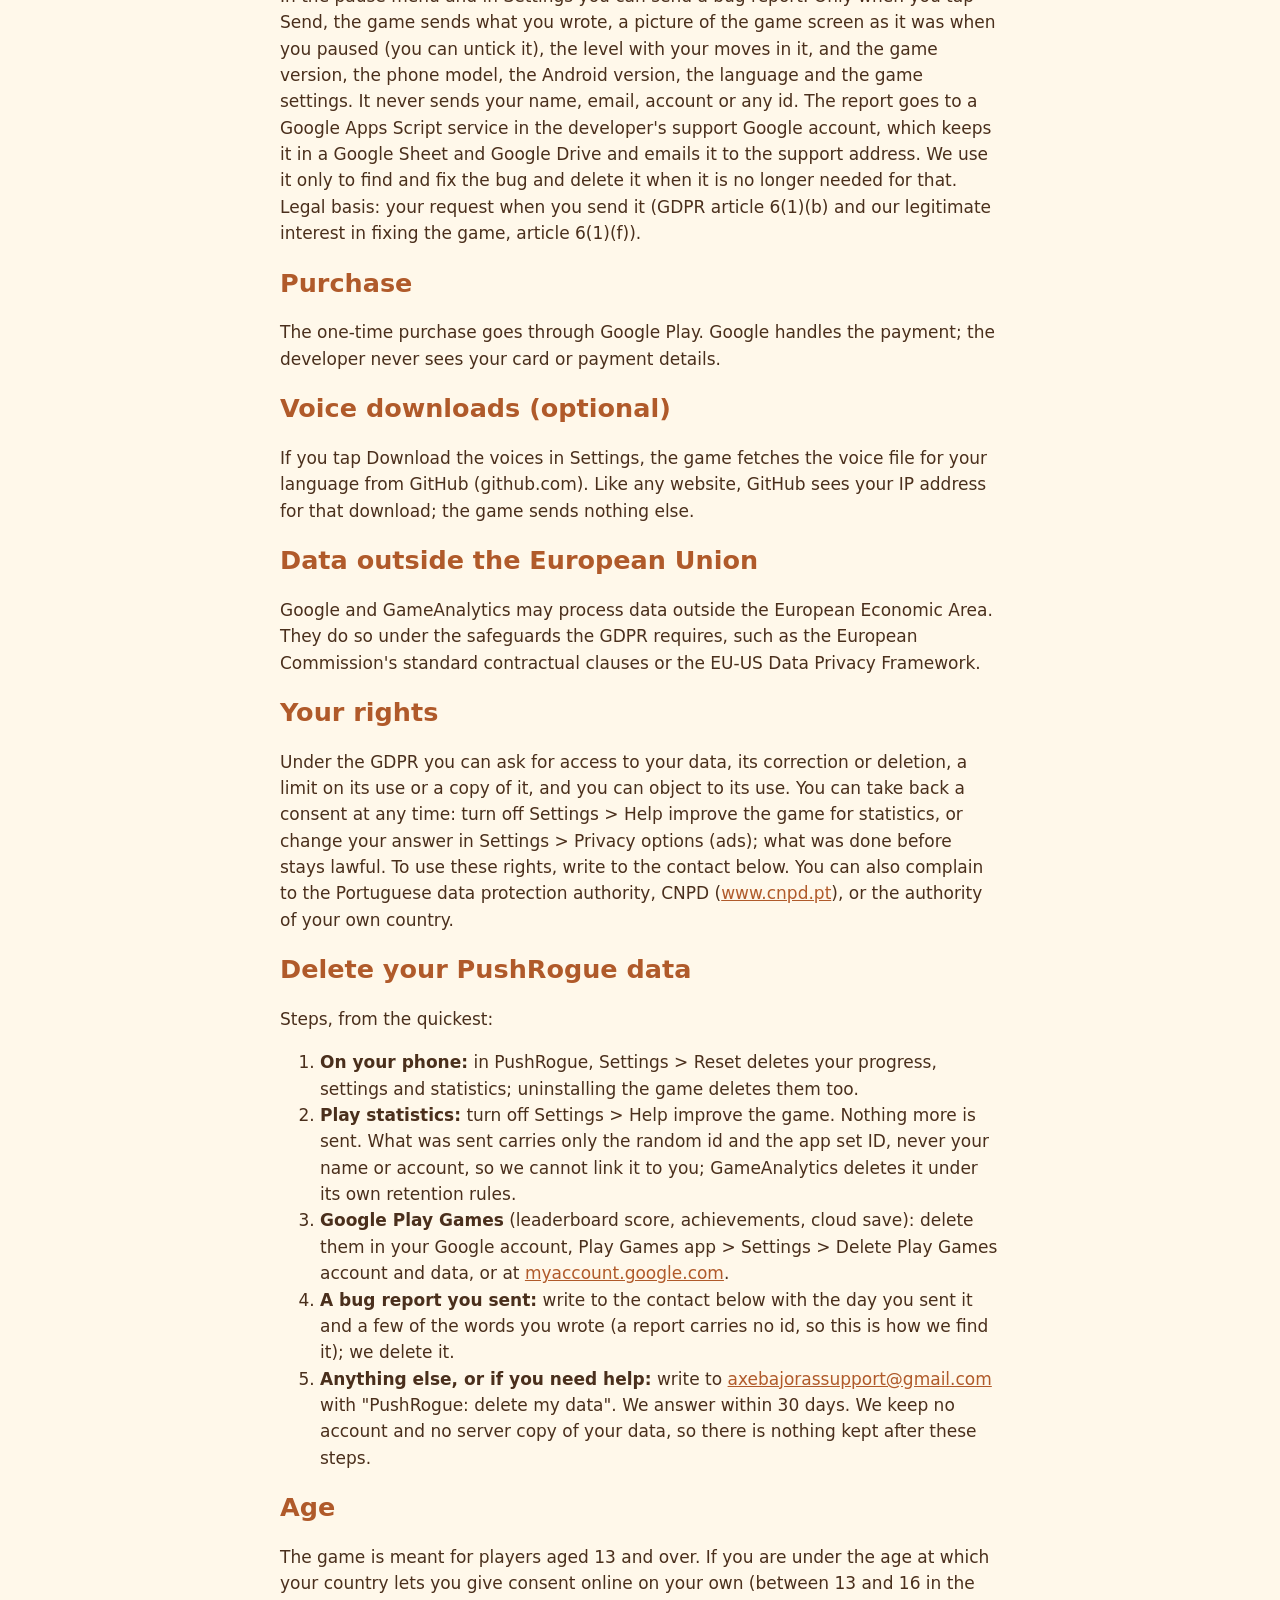
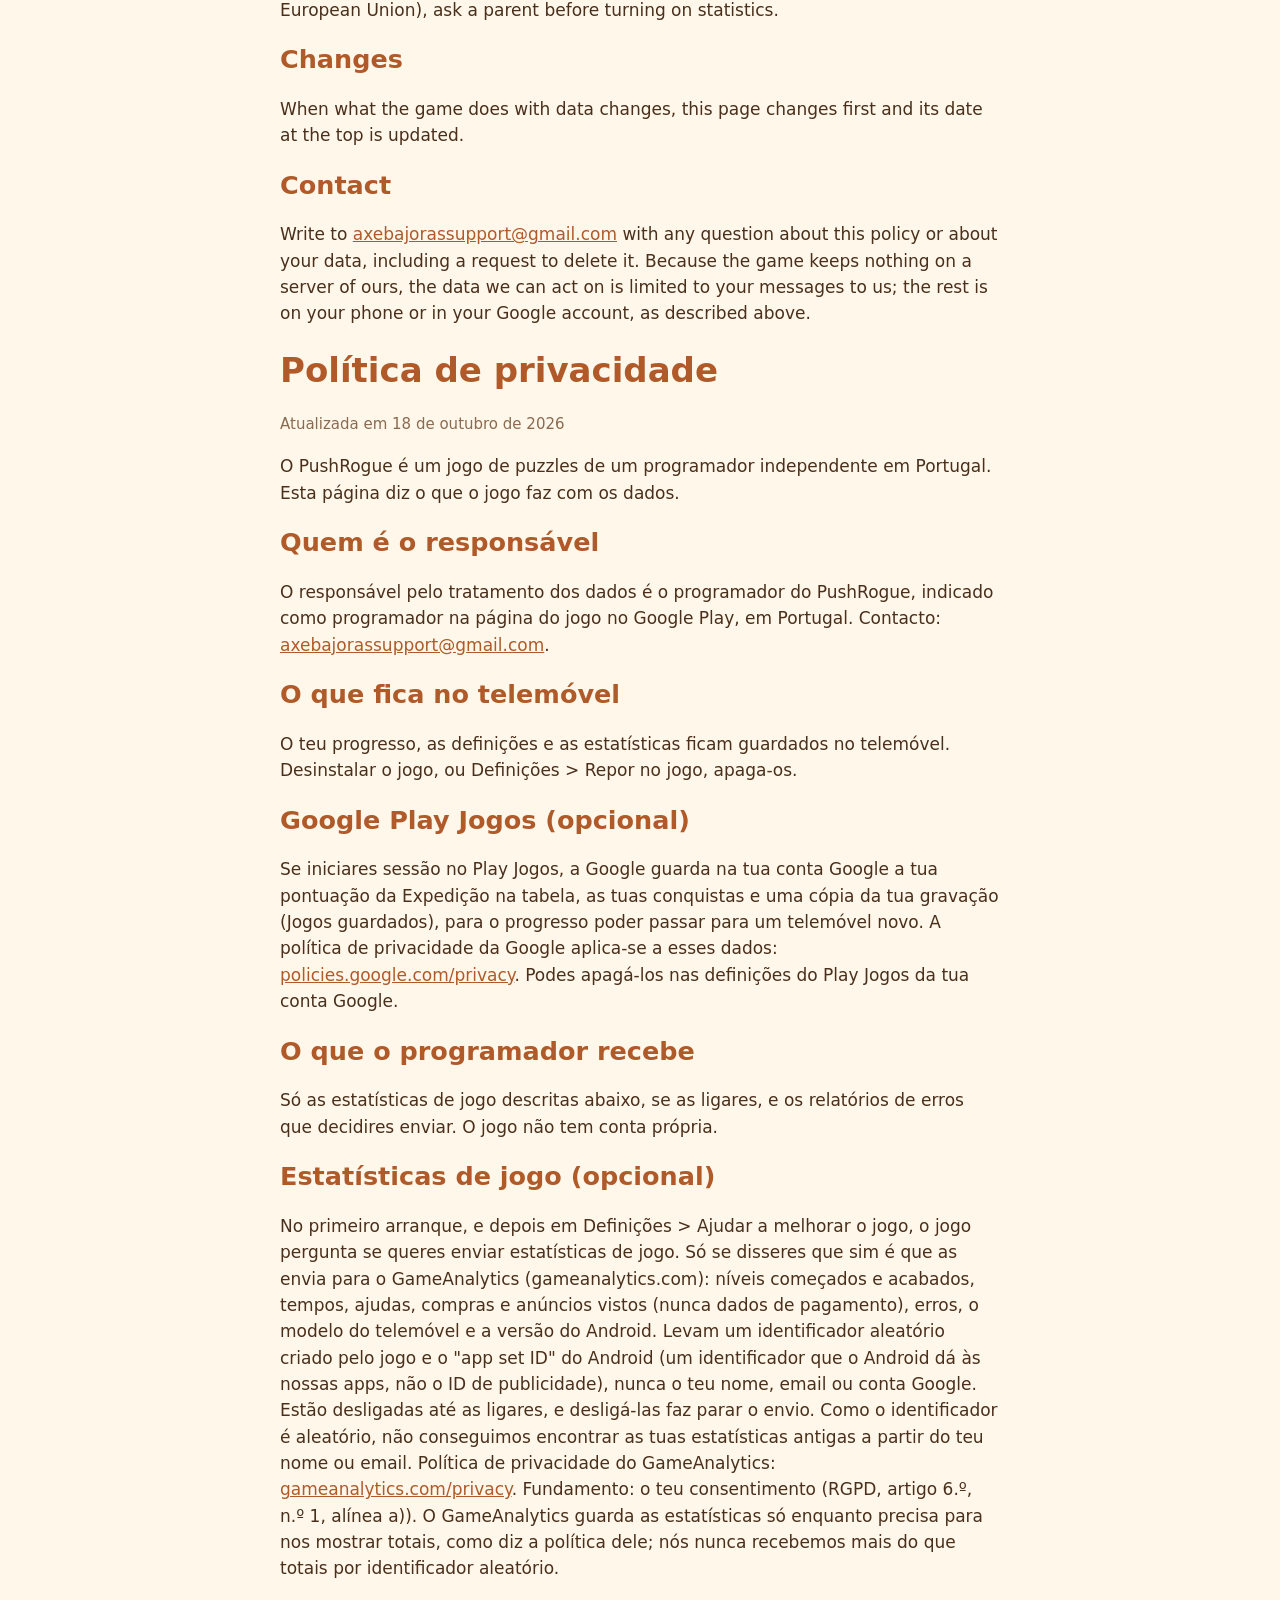
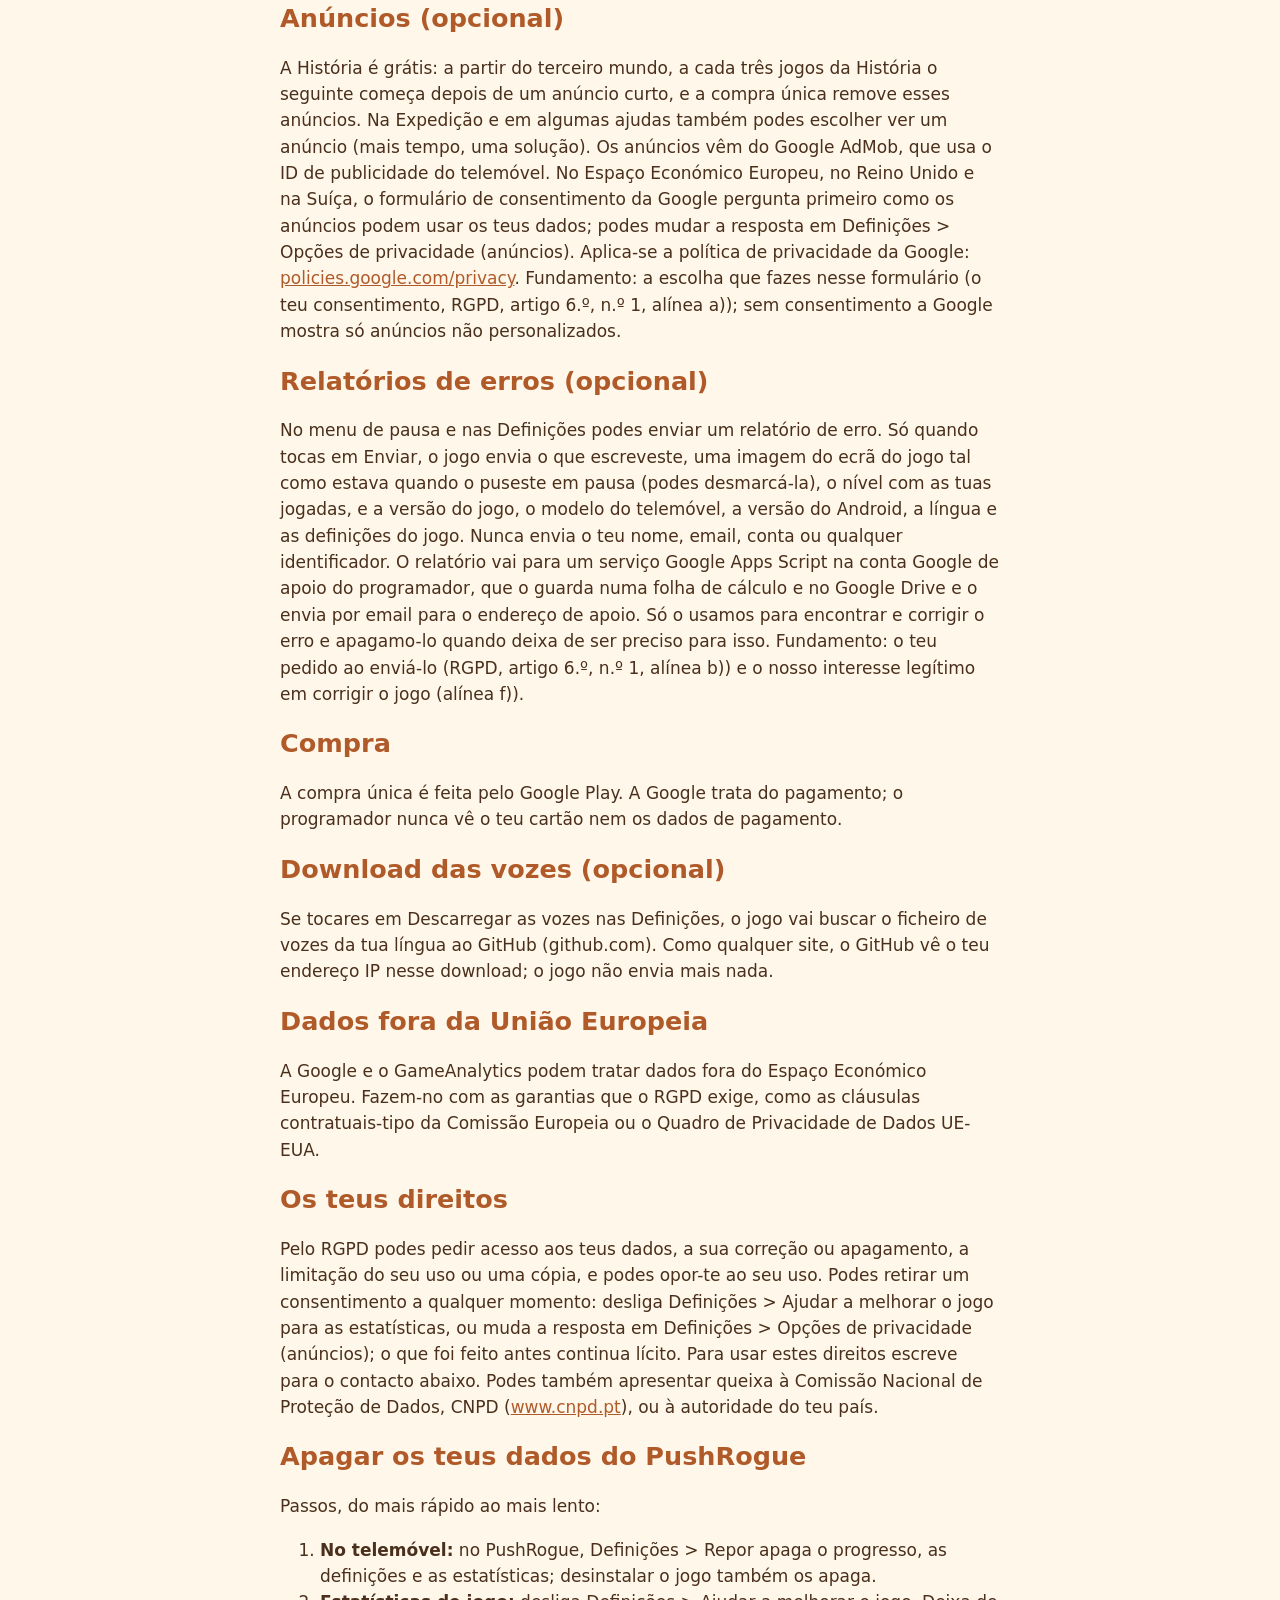
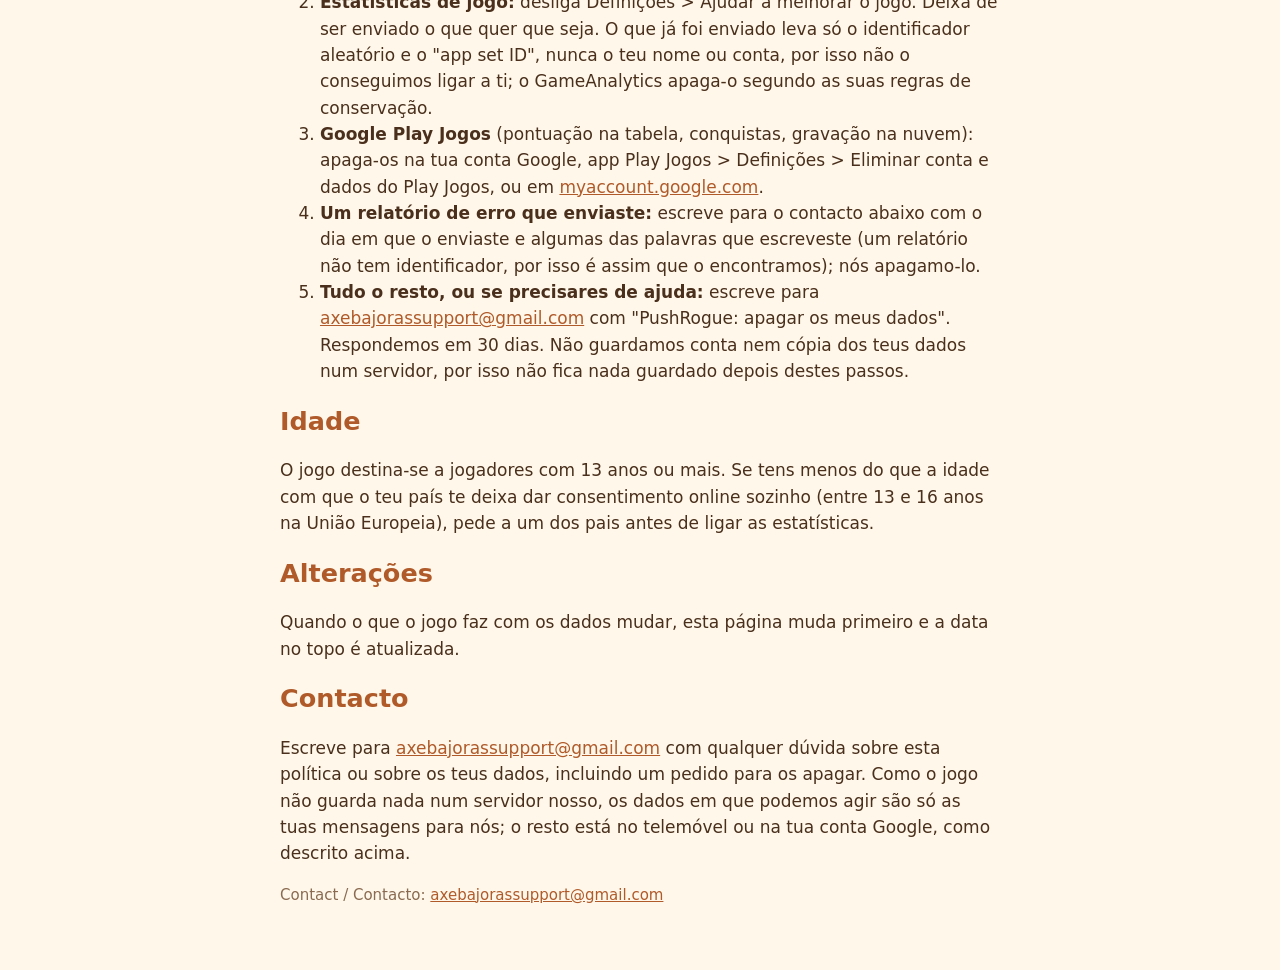
==== commit 0e774306: "privacy: how to delete a bug report you sent Co-Authored-By: Claude Opus 5.5 <noreply@anthropic.com>" ====
--- a/privacy.html
+++ b/privacy.html
@@ -80,6 +80,8 @@
 <li><strong>Google Play Games</strong> (leaderboard score, achievements, cloud save): delete them in your Google
 account, Play Games app &gt; Settings &gt; Delete Play Games account and data, or at
 <a href="https://myaccount.google.com">myaccount.google.com</a>.</li>
+<li><strong>A bug report you sent:</strong> write to the contact below with the day you sent it and a few of
+the words you wrote (a report carries no id, so this is how we find it); we delete it.</li>
 <li><strong>Anything else, or if you need help:</strong> write to
 <a href="mailto:axebajorassupport@gmail.com">axebajorassupport@gmail.com</a> with "PushRogue: delete my data". We answer within 30
 days. We keep no account and no server copy of your data, so there is nothing kept after these steps.</li>
@@ -168,6 +170,9 @@
 <li><strong>Google Play Jogos</strong> (pontuação na tabela, conquistas, gravação na nuvem): apaga-os na tua conta
 Google, app Play Jogos &gt; Definições &gt; Eliminar conta e dados do Play Jogos, ou em
 <a href="https://myaccount.google.com">myaccount.google.com</a>.</li>
+<li><strong>Um relatório de erro que enviaste:</strong> escreve para o contacto abaixo com o dia em que o enviaste
+e algumas das palavras que escreveste (um relatório não tem identificador, por isso é assim que o encontramos);
+nós apagamo-lo.</li>
 <li><strong>Tudo o resto, ou se precisares de ajuda:</strong> escreve para
 <a href="mailto:axebajorassupport@gmail.com">axebajorassupport@gmail.com</a> com "PushRogue: apagar os meus dados". Respondemos em
 30 dias. Não guardamos conta nem cópia dos teus dados num servidor, por isso não fica nada guardado depois destes
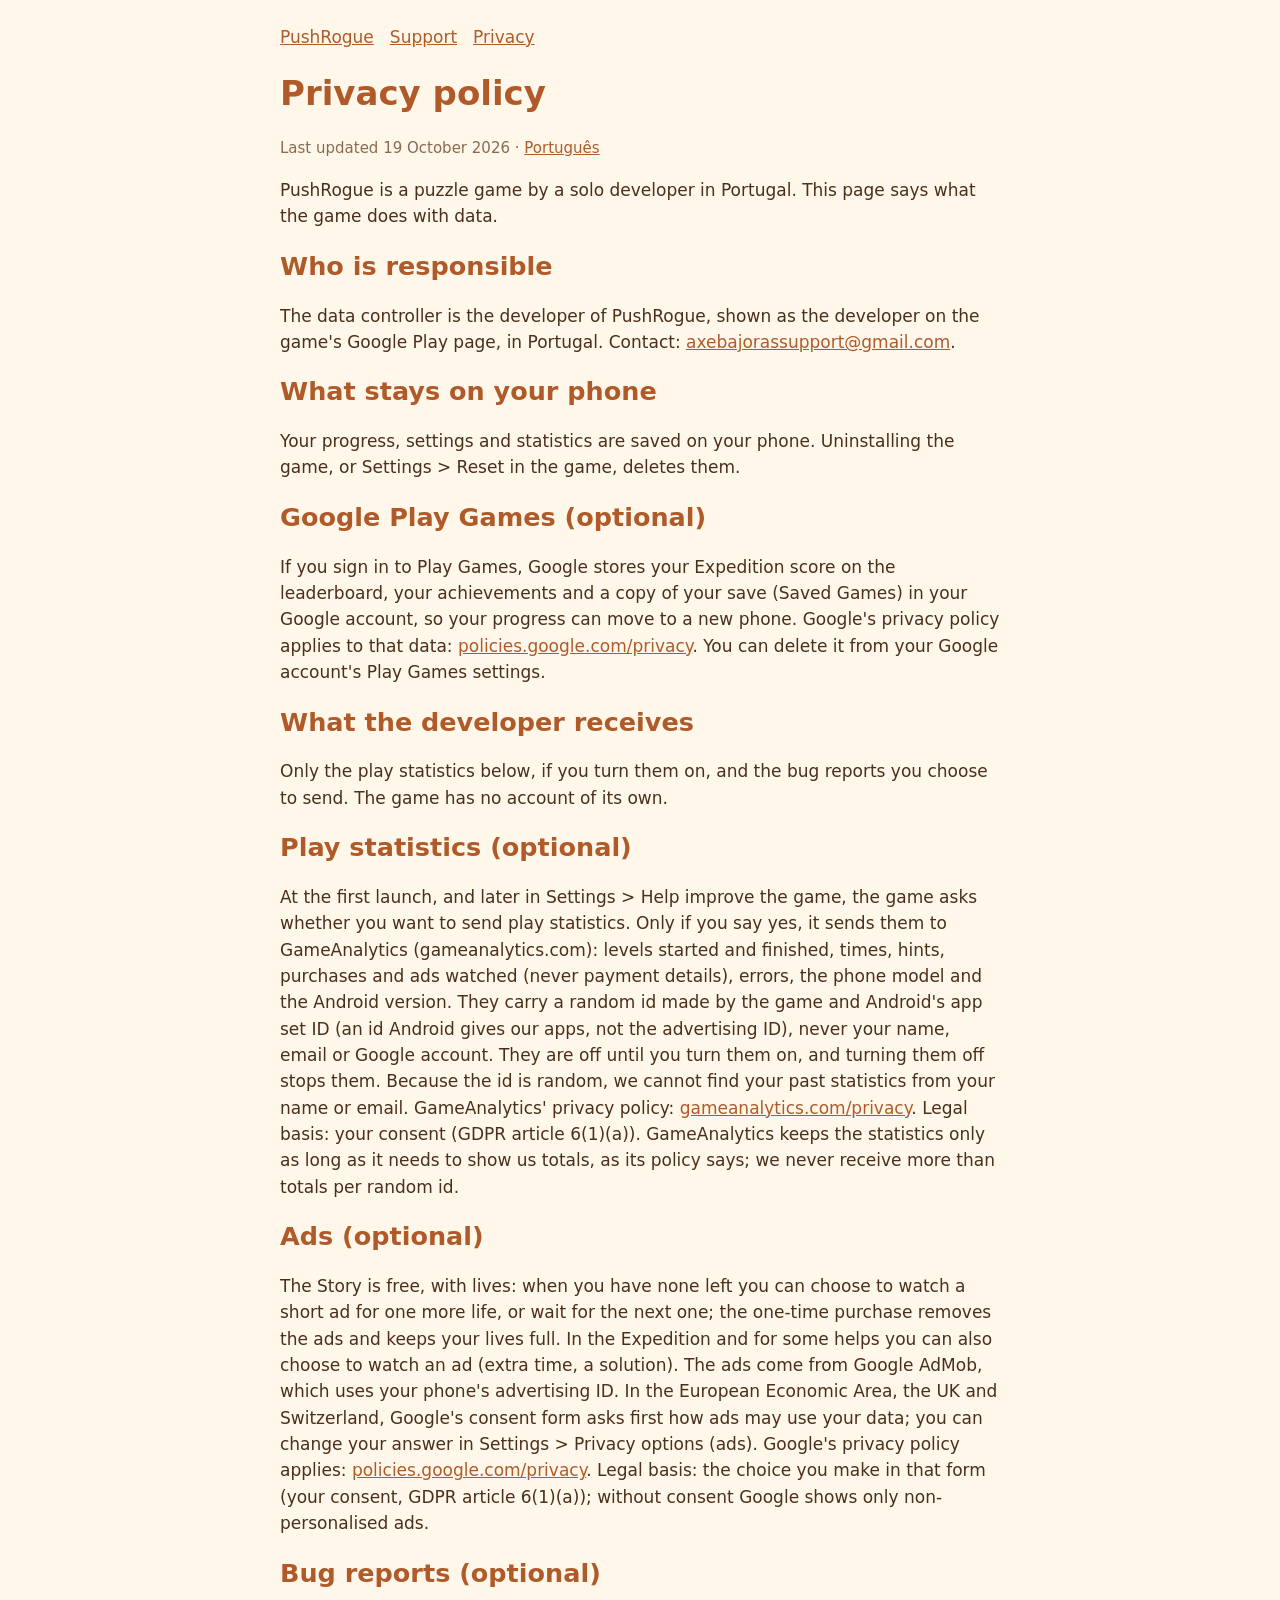
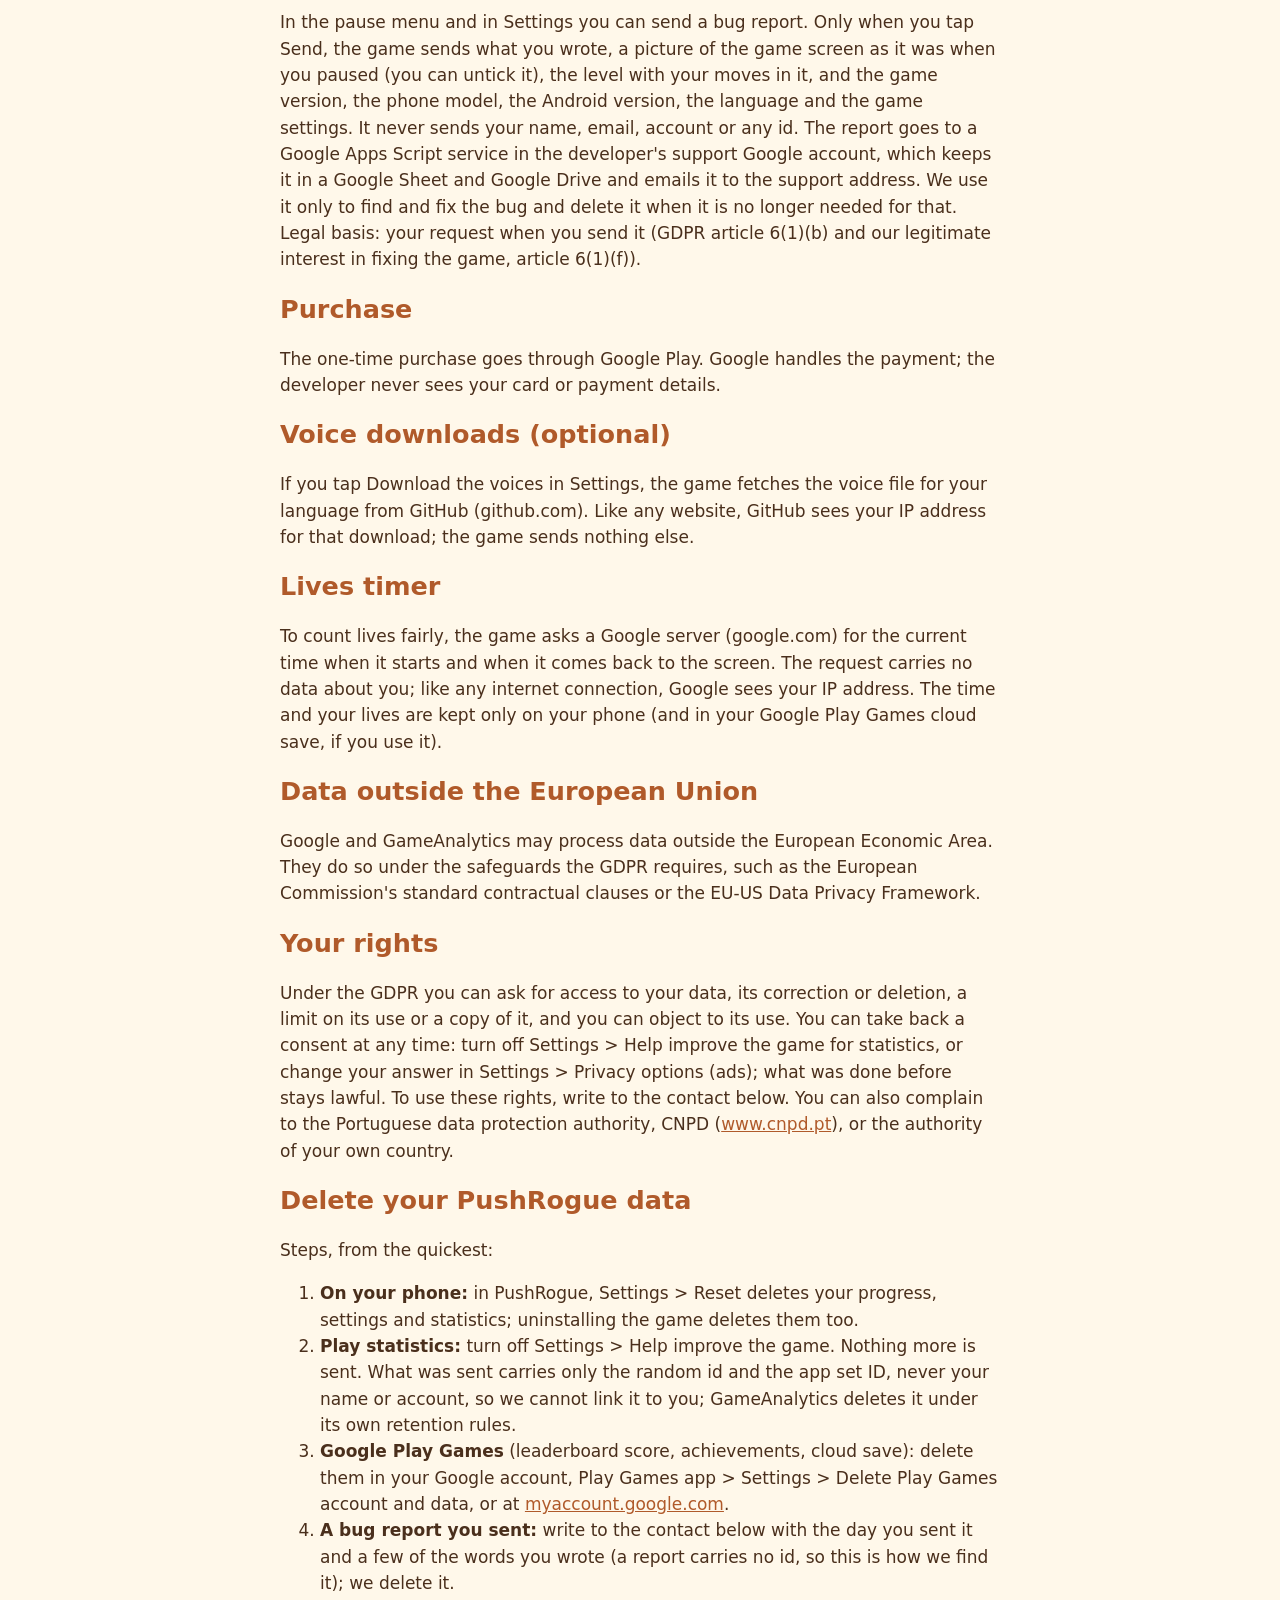
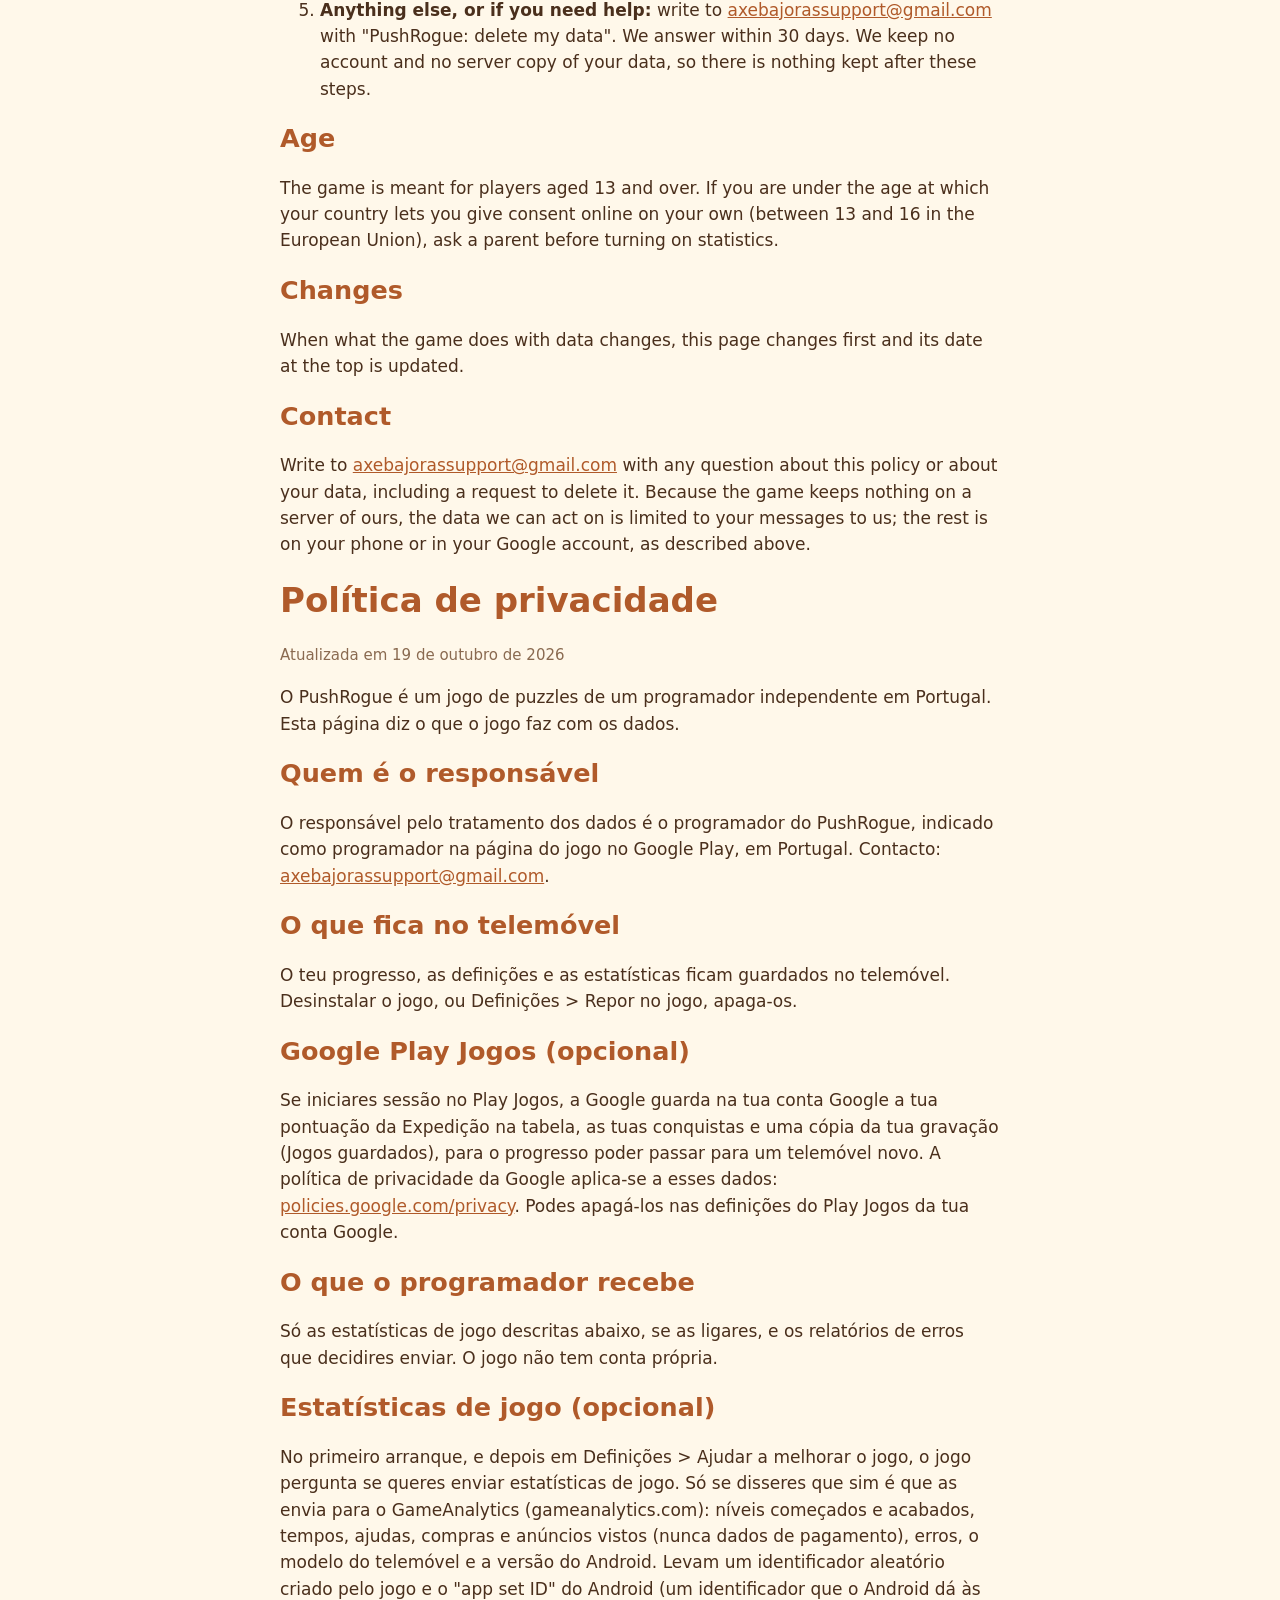
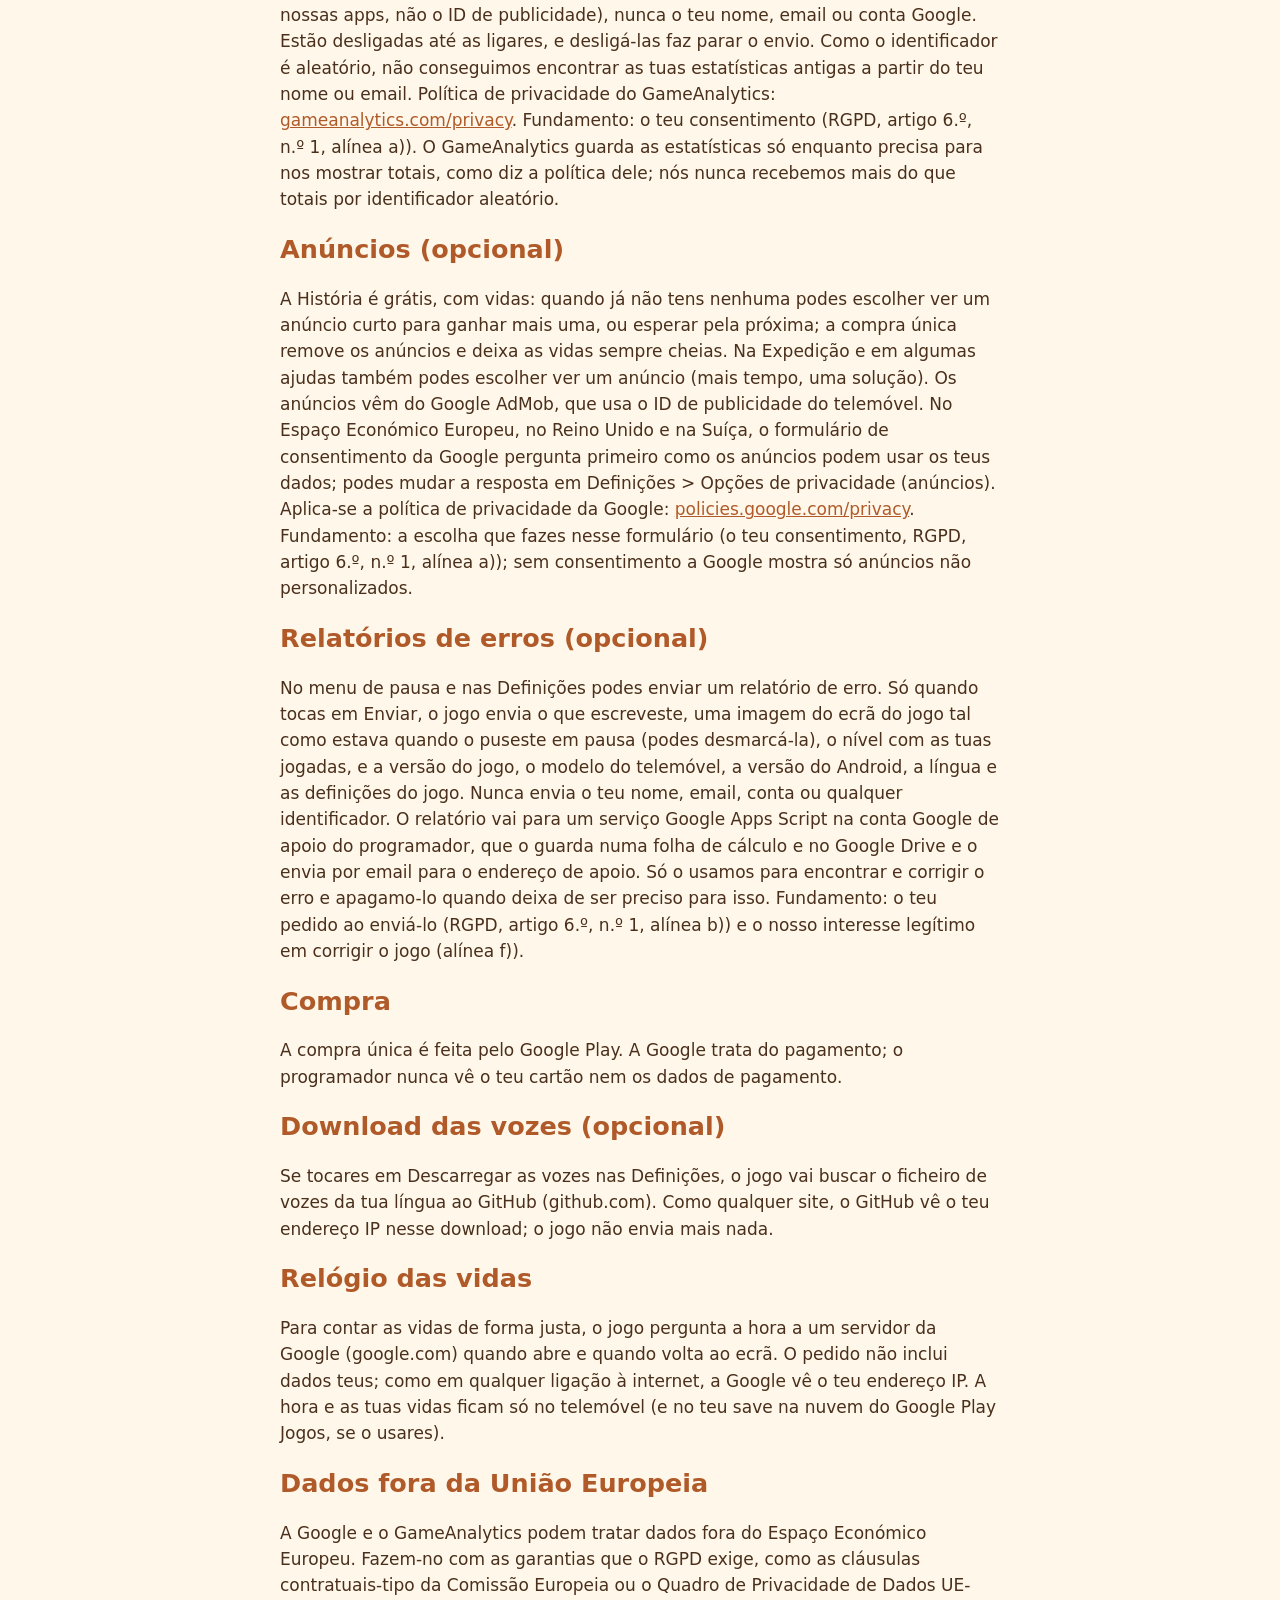
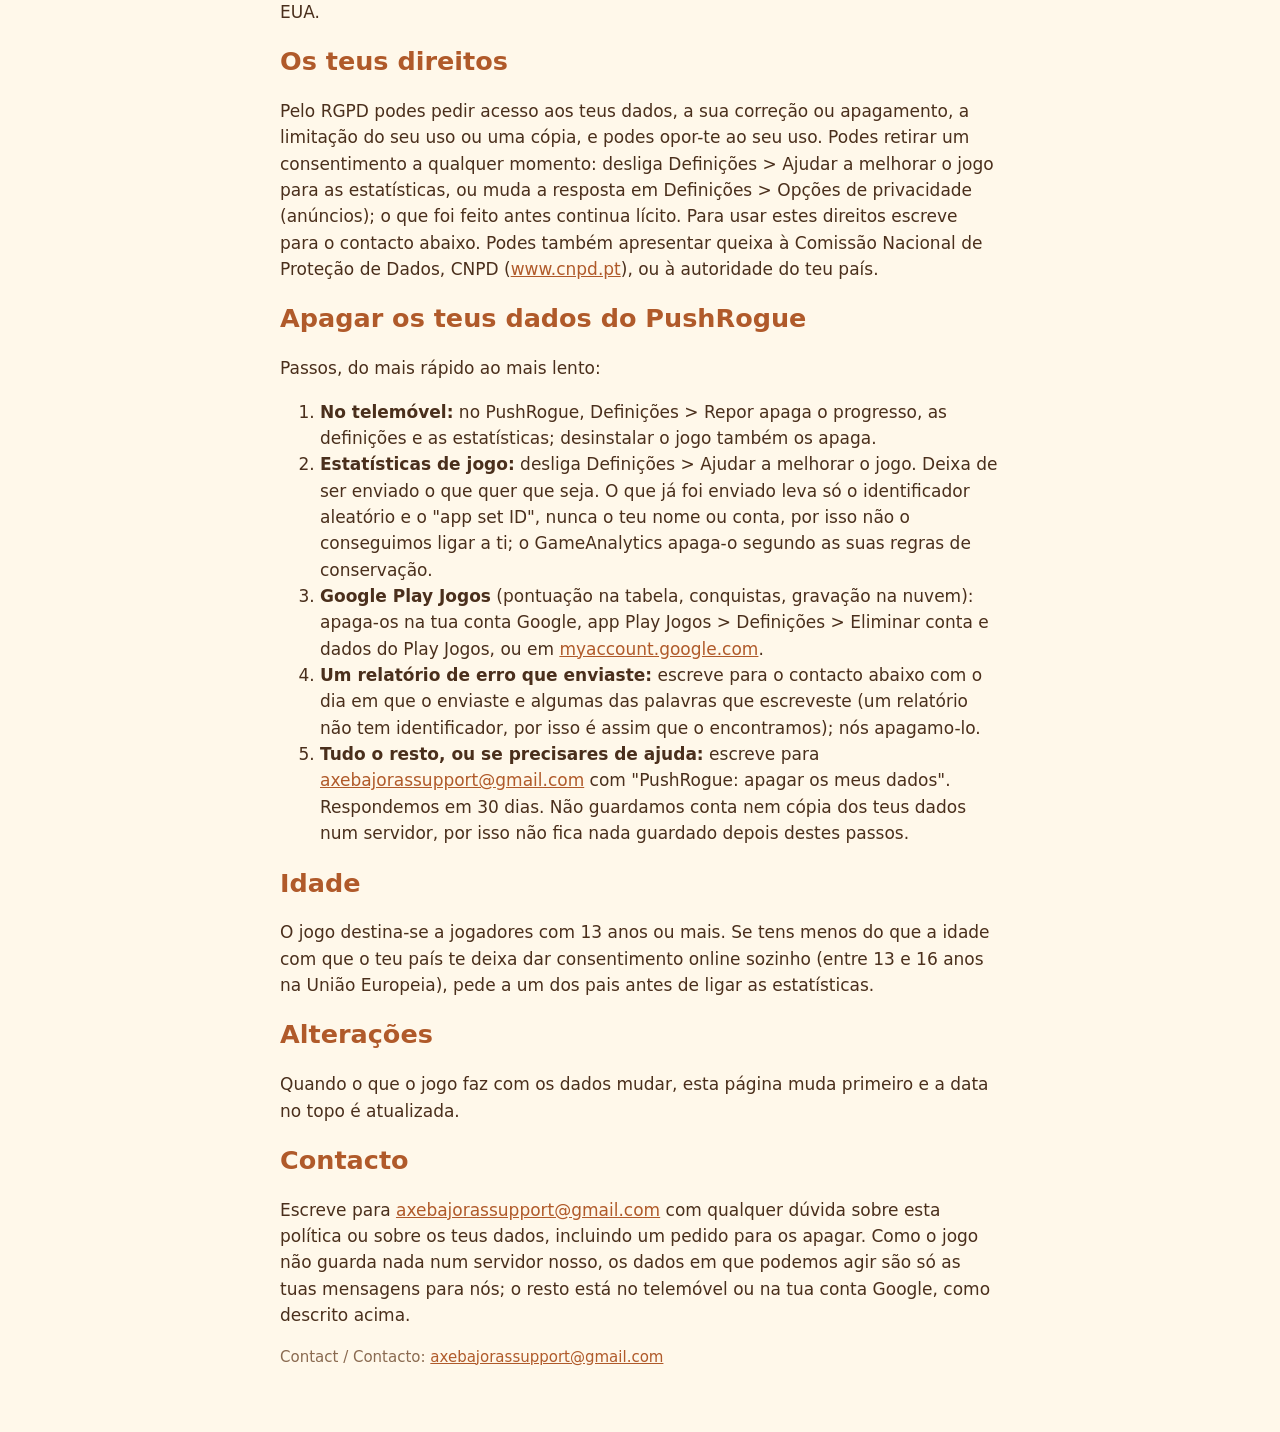
==== commit 8df4b25e: "privacy: lives (an ad gives a life, the pack keeps them full) and the lives timer asking Google's se" ====
--- a/privacy.html
+++ b/privacy.html
@@ -10,7 +10,7 @@
 <main>
 <nav><a href="index.html">PushRogue</a><a href="support.html">Support</a><a href="privacy.html">Privacy</a></nav>
 <h1>Privacy policy</h1>
-<p class="lang">Last updated 18 October 2026 · <a href="#pt">Português</a></p>
+<p class="lang">Last updated 19 October 2026 · <a href="#pt">Português</a></p>
 
 <p>PushRogue is a puzzle game by a solo developer in Portugal. This page says what the game does with data.</p>
 <h2>Who is responsible</h2>
@@ -38,9 +38,9 @@
 basis: your consent (GDPR article 6(1)(a)). GameAnalytics keeps the statistics only as long as it needs to show us
 totals, as its policy says; we never receive more than totals per random id.</p>
 <h2>Ads (optional)</h2>
-<p>The Story is free: from the third world, after every three Story plays the next one starts after a short ad, and
-the one-time purchase removes those ads. In the Expedition and for some helps you can also choose to watch an ad
-(extra time, a solution). The ads come from Google
+<p>The Story is free, with lives: when you have none left you can choose to watch a short ad for one more life, or
+wait for the next one; the one-time purchase removes the ads and keeps your lives full. In the Expedition and for some
+helps you can also choose to watch an ad (extra time, a solution). The ads come from Google
 AdMob, which uses your phone's advertising ID. In the European Economic Area, the UK and Switzerland, Google's consent
 form asks first how ads may use your data; you can change your answer in Settings &gt; Privacy options (ads). Google's
 privacy policy applies: <a href="https://policies.google.com/privacy">policies.google.com/privacy</a>. Legal basis:
@@ -60,6 +60,10 @@
 <h2>Voice downloads (optional)</h2>
 <p>If you tap Download the voices in Settings, the game fetches the voice file for your language from GitHub
 (github.com). Like any website, GitHub sees your IP address for that download; the game sends nothing else.</p>
+<h2>Lives timer</h2>
+<p>To count lives fairly, the game asks a Google server (google.com) for the current time when it starts and when it
+comes back to the screen. The request carries no data about you; like any internet connection, Google sees your IP
+address. The time and your lives are kept only on your phone (and in your Google Play Games cloud save, if you use it).</p>
 <h2>Data outside the European Union</h2>
 <p>Google and GameAnalytics may process data outside the European Economic Area. They do so under the safeguards the
 GDPR requires, such as the European Commission's standard contractual clauses or the EU-US Data Privacy Framework.</p>
@@ -95,7 +99,7 @@
 <p>Write to <a href="mailto:axebajorassupport@gmail.com">axebajorassupport@gmail.com</a> with any question about this policy or about your data, including a request to delete it. Because the game keeps nothing on a server of ours, the data we can act on is limited to your messages to us; the rest is on your phone or in your Google account, as described above.</p>
 
 <h1 id="pt">Política de privacidade</h1>
-<p class="lang">Atualizada em 18 de outubro de 2026</p>
+<p class="lang">Atualizada em 19 de outubro de 2026</p>
 <p>O PushRogue é um jogo de puzzles de um programador independente em Portugal. Esta página diz o que o jogo faz com
 os dados.</p>
 <h2>Quem é o responsável</h2>
@@ -124,9 +128,9 @@
 artigo 6.º, n.º 1, alínea a)). O GameAnalytics guarda as estatísticas só enquanto precisa para nos mostrar totais,
 como diz a política dele; nós nunca recebemos mais do que totais por identificador aleatório.</p>
 <h2>Anúncios (opcional)</h2>
-<p>A História é grátis: a partir do terceiro mundo, a cada três jogos da História o seguinte começa depois de um
-anúncio curto, e a compra única remove esses anúncios. Na Expedição e em algumas ajudas também podes escolher ver um
-anúncio (mais tempo, uma solução). Os anúncios vêm do
+<p>A História é grátis, com vidas: quando já não tens nenhuma podes escolher ver um anúncio curto para ganhar mais uma,
+ou esperar pela próxima; a compra única remove os anúncios e deixa as vidas sempre cheias. Na Expedição e em algumas
+ajudas também podes escolher ver um anúncio (mais tempo, uma solução). Os anúncios vêm do
 Google AdMob, que usa o ID de publicidade do telemóvel. No Espaço Económico Europeu, no Reino Unido e na Suíça, o
 formulário de consentimento da Google pergunta primeiro como os anúncios podem usar os teus dados; podes mudar a
 resposta em Definições &gt; Opções de privacidade (anúncios). Aplica-se a política de privacidade da Google:
@@ -148,6 +152,10 @@
 <h2>Download das vozes (opcional)</h2>
 <p>Se tocares em Descarregar as vozes nas Definições, o jogo vai buscar o ficheiro de vozes da tua língua ao GitHub
 (github.com). Como qualquer site, o GitHub vê o teu endereço IP nesse download; o jogo não envia mais nada.</p>
+<h2>Relógio das vidas</h2>
+<p>Para contar as vidas de forma justa, o jogo pergunta a hora a um servidor da Google (google.com) quando abre e quando
+volta ao ecrã. O pedido não inclui dados teus; como em qualquer ligação à internet, a Google vê o teu endereço IP. A
+hora e as tuas vidas ficam só no telemóvel (e no teu save na nuvem do Google Play Jogos, se o usares).</p>
 <h2>Dados fora da União Europeia</h2>
 <p>A Google e o GameAnalytics podem tratar dados fora do Espaço Económico Europeu. Fazem-no com as garantias que o RGPD
 exige, como as cláusulas contratuais-tipo da Comissão Europeia ou o Quadro de Privacidade de Dados UE-EUA.</p>
